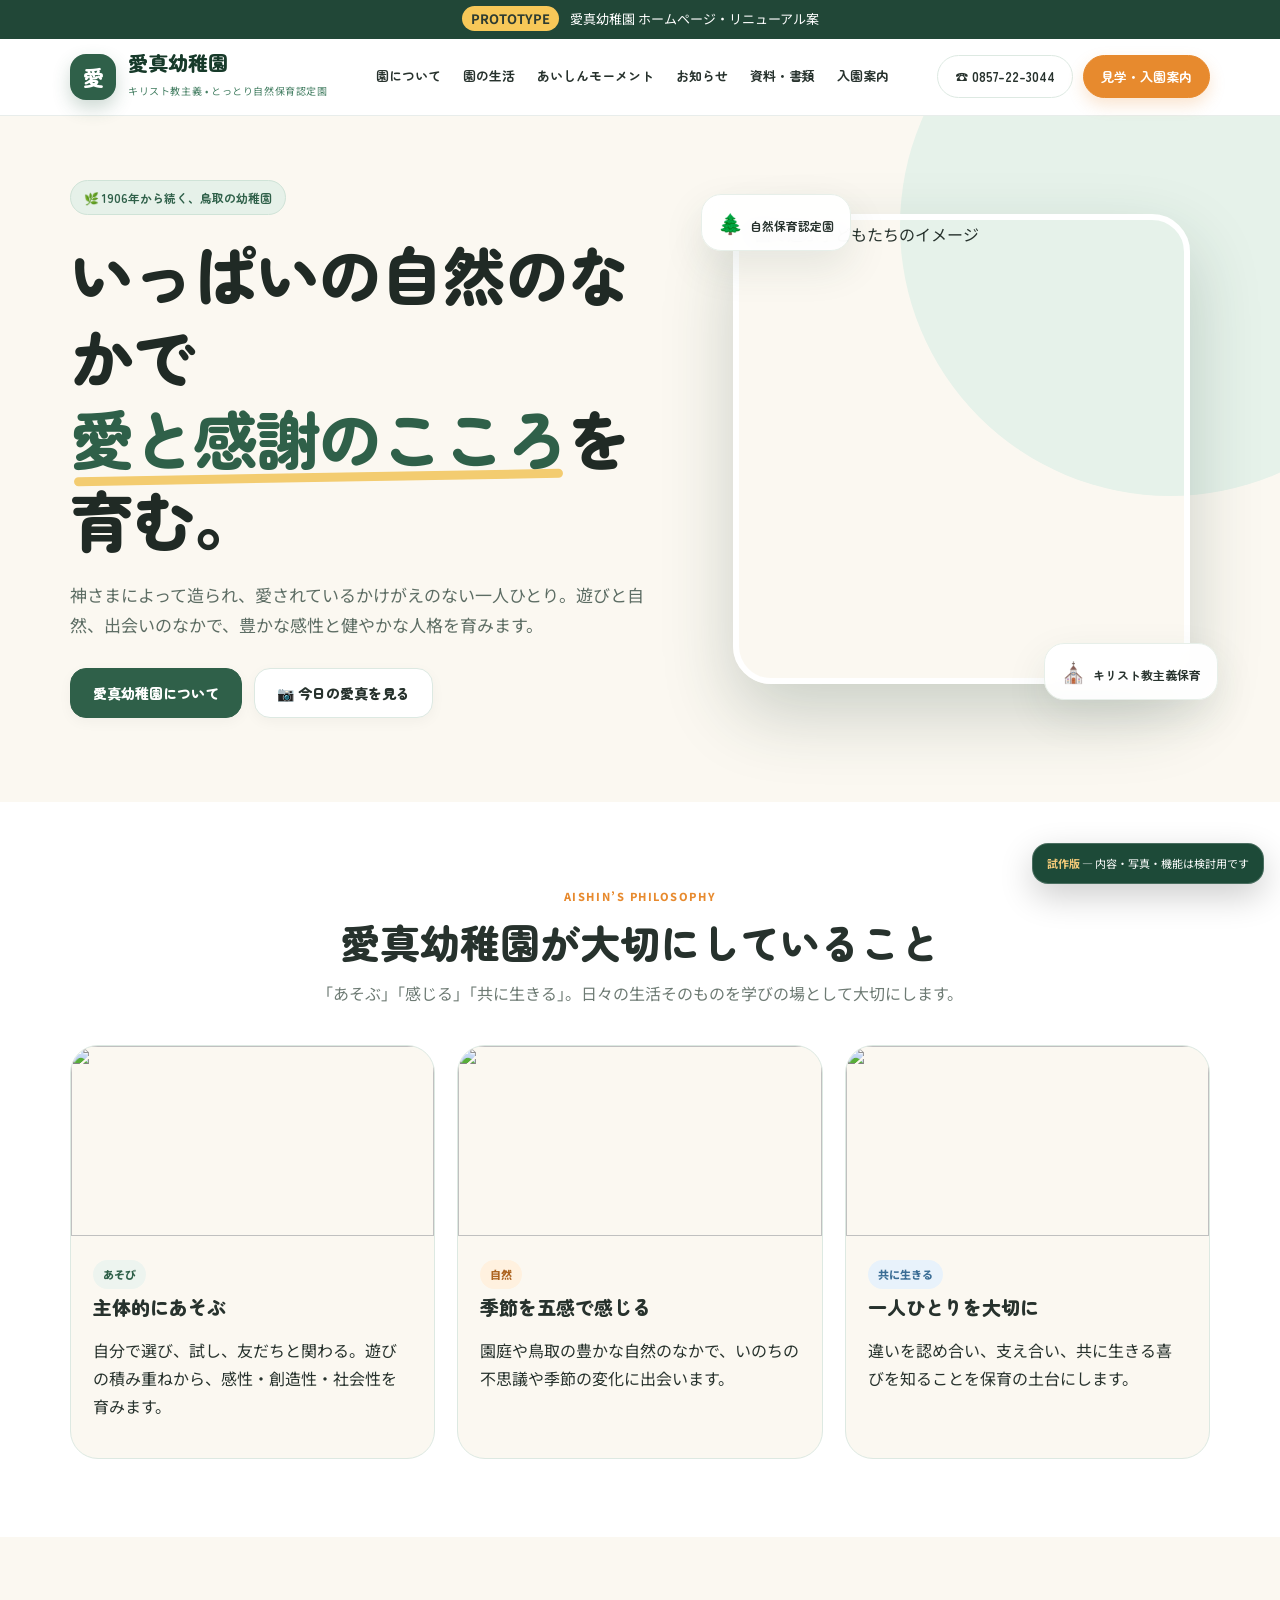
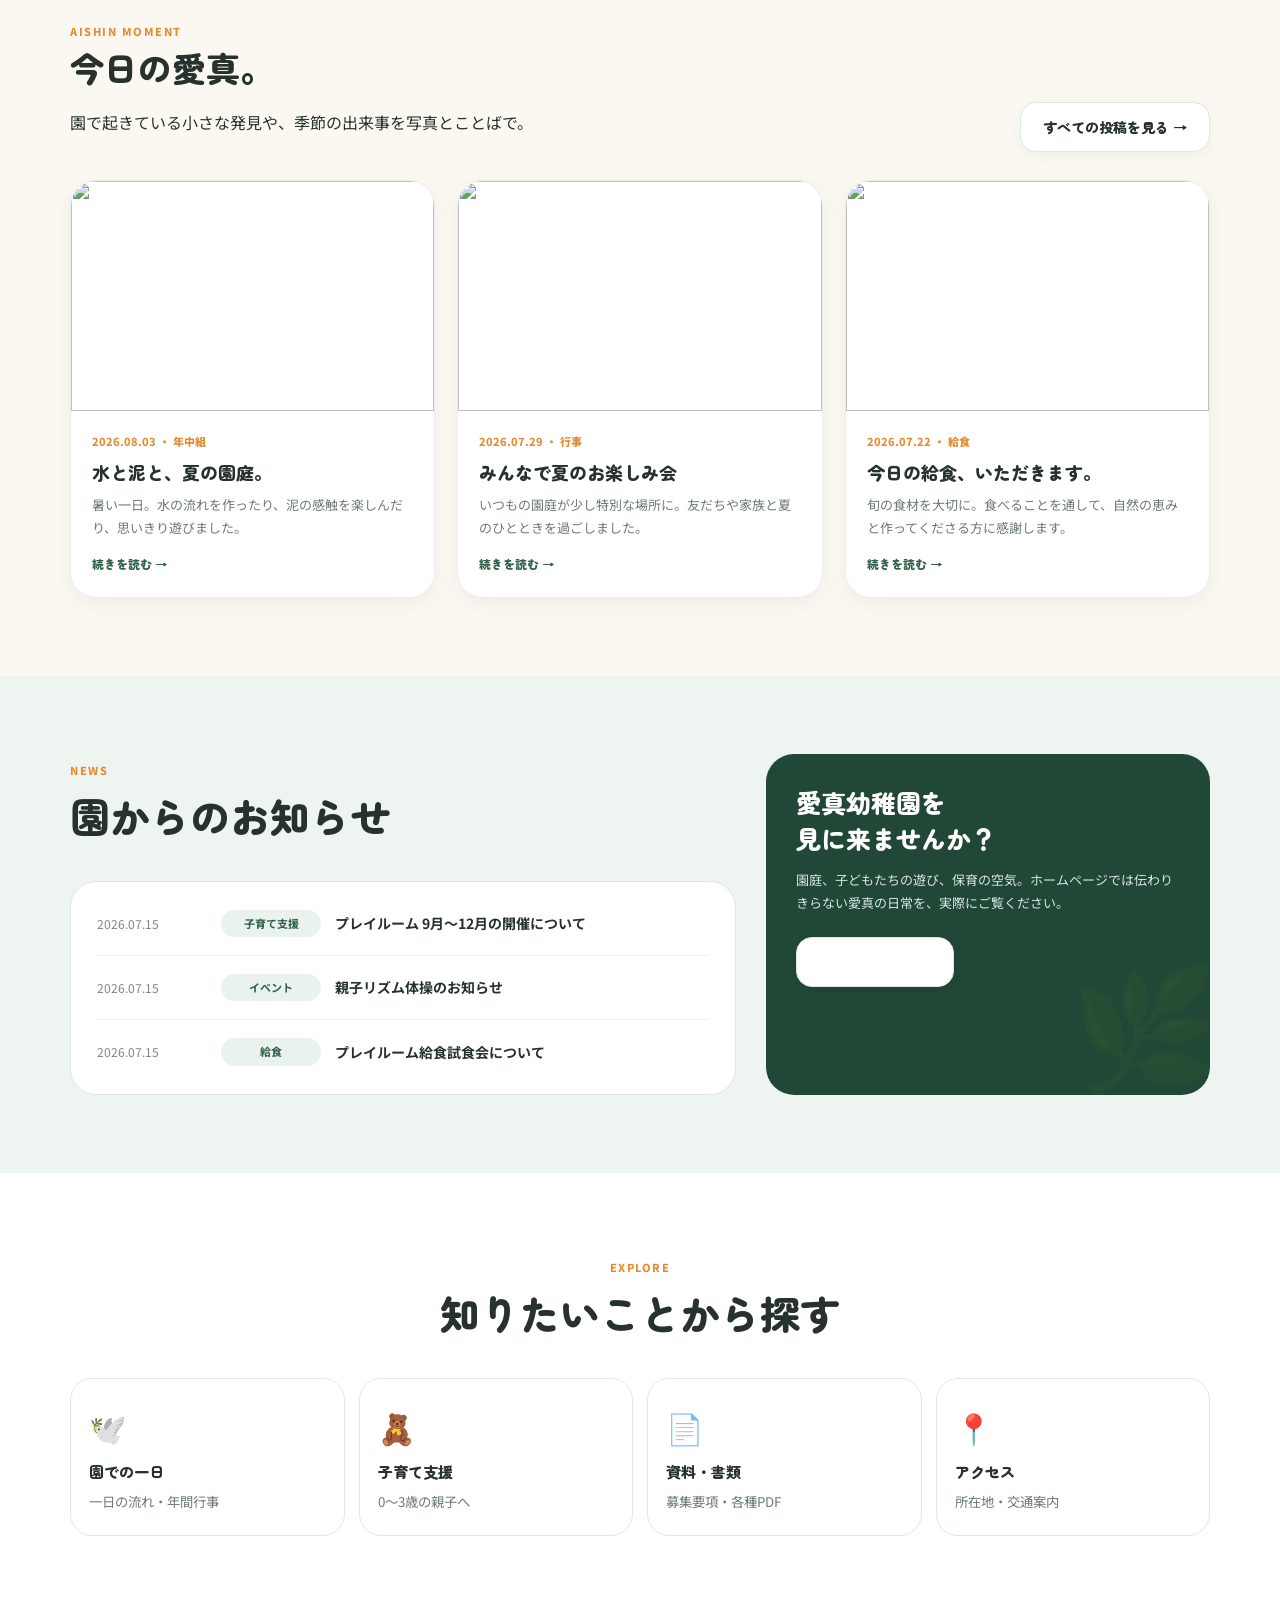
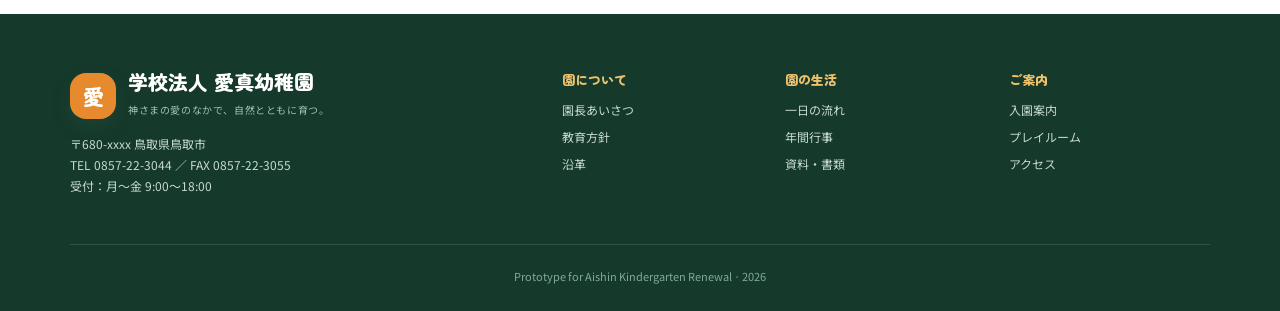
==== index.html @ ab1f231d "Add files via upload" ====
<!doctype html><html lang="ja"><head><meta charset="utf-8"><meta name="viewport" content="width=device-width,initial-scale=1"><title>愛真幼稚園｜リニューアル・プロトタイプ</title><link rel="stylesheet" href="styles.css"></head><body>
<div class="topbar"><b>PROTOTYPE</b> 愛真幼稚園 ホームページ・リニューアル案</div>
<header class="header"><div class="container nav"><a class="brand" href="index.html"><div class="brandmark">愛</div><div><strong>愛真幼稚園</strong><small>キリスト教主義 • とっとり自然保育認定園</small></div></a><nav class="menu"><a class="" href="about.html">園について</a><a class="" href="life.html">園の生活</a><a class="" href="moments.html">あいしんモーメント</a><a class="" href="news.html">お知らせ</a><a class="" href="documents.html">資料・書類</a><a class="" href="admissions.html">入園案内</a></nav><div class="nav-actions"><a class="pill" href="tel:0857223044">☎ 0857-22-3044</a><a class="pill primary" href="admissions.html">見学・入園案内</a><button class="hamb" aria-label="メニュー">☰</button></div></div><div class="container mobile"><a href="about.html">園について</a><a href="life.html">園の生活</a><a href="moments.html">あいしんモーメント</a><a href="news.html">お知らせ</a><a href="documents.html">資料・書類</a><a href="admissions.html">入園案内</a><a href="playroom.html">子育て支援</a><a href="access.html">アクセス</a></div></header><main>
<section class="hero"><div class="container hero-grid"><div><div class="eyebrow">🌿 1906年から続く、鳥取の幼稚園</div><h1 class="display">いっぱいの自然のなかで<br><span class="accent">愛と感謝のこころ</span>を育む。</h1><p class="lead">神さまによって造られ、愛されているかけがえのない一人ひとり。遊びと自然、出会いのなかで、豊かな感性と健やかな人格を育みます。</p><div class="hero-buttons"><a class="btn green" href="about.html">愛真幼稚園について</a><a class="btn" href="moments.html">📷 今日の愛真を見る</a></div></div><div class="photo-stack"><img class="main-photo" src="https://images.unsplash.com/photo-1503454537195-1dcabb73ffb9?auto=format&fit=crop&w=1000&q=85" alt="園で遊ぶ子どもたちのイメージ"><div class="float-card one"><span>🌲</span>自然保育認定園</div><div class="float-card two"><span>⛪</span>キリスト教主義保育</div></div></div></section>
<section class="section white"><div class="container"><div class="section-title"><span class="kicker">Aishin’s Philosophy</span><h2>愛真幼稚園が大切にしていること</h2><p>「あそぶ」「感じる」「共に生きる」。日々の生活そのものを学びの場として大切にします。</p></div><div class="grid3"><article class="feature"><img src="https://images.unsplash.com/photo-1596461404969-9ae70f2830c1?auto=format&fit=crop&w=800&q=80"><div class="body"><span class="tag">あそび</span><h3>主体的にあそぶ</h3><p>自分で選び、試し、友だちと関わる。遊びの積み重ねから、感性・創造性・社会性を育みます。</p></div></article><article class="feature"><img src="https://images.unsplash.com/photo-1441974231531-c6227db76b6e?auto=format&fit=crop&w=800&q=80"><div class="body"><span class="tag orange">自然</span><h3>季節を五感で感じる</h3><p>園庭や鳥取の豊かな自然のなかで、いのちの不思議や季節の変化に出会います。</p></div></article><article class="feature"><img src="https://images.unsplash.com/photo-1516627145497-ae6968895b74?auto=format&fit=crop&w=800&q=80"><div class="body"><span class="tag blue">共に生きる</span><h3>一人ひとりを大切に</h3><p>違いを認め合い、支え合い、共に生きる喜びを知ることを保育の土台にします。</p></div></article></div></div></section>
<section class="section"><div class="container"><div class="moments-head"><div><span class="kicker">Aishin Moment</span><h2>今日の愛真。</h2><p>園で起きている小さな発見や、季節の出来事を写真とことばで。</p></div><a class="btn" href="moments.html">すべての投稿を見る →</a></div><div class="cards"><a class="post-card" href="moment-detail.html"><img src="https://images.unsplash.com/photo-1472898965229-f9b06b9c9bbe?auto=format&fit=crop&w=900&q=80"><div class="body"><div class="meta">2026.08.03 ・ 年中組</div><h3>水と泥と、夏の園庭。</h3><p>暑い一日。水の流れを作ったり、泥の感触を楽しんだり、思いきり遊びました。</p><span class="more">続きを読む →</span></div></a><a class="post-card" href="moment-detail.html"><img src="https://images.unsplash.com/photo-1560785496-3c9d27877182?auto=format&fit=crop&w=900&q=80"><div class="body"><div class="meta">2026.07.29 ・ 行事</div><h3>みんなで夏のお楽しみ会</h3><p>いつもの園庭が少し特別な場所に。友だちや家族と夏のひとときを過ごしました。</p><span class="more">続きを読む →</span></div></a><a class="post-card" href="moment-detail.html"><img src="https://images.unsplash.com/photo-1604881991720-f91add269bed?auto=format&fit=crop&w=900&q=80"><div class="body"><div class="meta">2026.07.22 ・ 給食</div><h3>今日の給食、いただきます。</h3><p>旬の食材を大切に。食べることを通して、自然の恵みと作ってくださる方に感謝します。</p><span class="more">続きを読む →</span></div></a></div></div></section>
<section class="section soft"><div class="container news-layout"><div><div class="section-title left"><span class="kicker">News</span><h2>園からのお知らせ</h2></div><div class="news-list"><a class="news-row" href="news.html"><time>2026.07.15</time><b>子育て支援</b><strong>プレイルーム 9月〜12月の開催について</strong></a><a class="news-row" href="news.html"><time>2026.07.15</time><b>イベント</b><strong>親子リズム体操のお知らせ</strong></a><a class="news-row" href="news.html"><time>2026.07.15</time><b>給食</b><strong>プレイルーム給食試食会について</strong></a></div></div><aside class="cta-panel"><h3>愛真幼稚園を<br>見に来ませんか？</h3><p>園庭、子どもたちの遊び、保育の空気。ホームページでは伝わりきらない愛真の日常を、実際にご覧ください。</p><a class="btn" href="admissions.html">園見学・入園案内</a></aside></div></section>
<section class="section white"><div class="container"><div class="section-title"><span class="kicker">Explore</span><h2>知りたいことから探す</h2></div><div class="quick"><a href="life.html"><span class="ico">🕊️</span><strong>園での一日</strong><small>一日の流れ・年間行事</small></a><a href="playroom.html"><span class="ico">🧸</span><strong>子育て支援</strong><small>0〜3歳の親子へ</small></a><a href="documents.html"><span class="ico">📄</span><strong>資料・書類</strong><small>募集要項・各種PDF</small></a><a href="access.html"><span class="ico">📍</span><strong>アクセス</strong><small>所在地・交通案内</small></a></div></div></section>
</main><footer class="footer"><div class="container footer-grid"><div><div class="brand"><div class="brandmark" style="background:#e78a2e">愛</div><div><strong style="color:white">学校法人 愛真幼稚園</strong><small style="color:#9fc3b1">神さまの愛のなかで、自然とともに育つ。</small></div></div><p>〒680-xxxx 鳥取県鳥取市<br>TEL 0857-22-3044 ／ FAX 0857-22-3055<br>受付：月〜金 9:00〜18:00</p></div><div class="footer-links"><div><h4>園について</h4><a href="about.html">園長あいさつ</a><a href="about.html#policy">教育方針</a><a href="about.html#history">沿革</a></div><div><h4>園の生活</h4><a href="life.html">一日の流れ</a><a href="life.html#annual">年間行事</a><a href="documents.html">資料・書類</a></div><div><h4>ご案内</h4><a href="admissions.html">入園案内</a><a href="playroom.html">プレイルーム</a><a href="access.html">アクセス</a></div></div></div><div class="copy">Prototype for Aishin Kindergarten Renewal · 2026</div></footer><div class="proto"><b>試作版</b> — 内容・写真・機能は検討用です</div><script src="script.js"></script></body></html>
---- styles.css ----
@import url('https://fonts.googleapis.com/css2?family=Kiwi+Maru:wght@500;700&family=Noto+Sans+JP:wght@400;500;700;800&family=Zen+Maru+Gothic:wght@500;700;900&display=swap');

:root{
  --green:#2f6049;--green2:#214737;--mint:#e9f2ed;--mint2:#d7e9df;
  --amber:#e78a2e;--cream:#fbf8f1;--ink:#27322d;--muted:#6e7b74;--white:#fff;
  --line:#dde9e2;--shadow:0 16px 40px rgba(39,73,56,.10);--radius:28px;
}
*{box-sizing:border-box} html{scroll-behavior:smooth} body{margin:0;font-family:'Noto Sans JP',sans-serif;color:var(--ink);background:var(--cream);line-height:1.75}
a{color:inherit;text-decoration:none} img{max-width:100%;display:block} button,input,select,textarea{font:inherit}
.container{width:min(1140px,calc(100% - 34px));margin:auto}
.topbar{background:var(--green2);color:#fff;font-size:13px;text-align:center;padding:8px 12px}.topbar b{background:#f7c858;color:#2d3b31;padding:3px 9px;border-radius:99px;margin-right:8px}
.header{position:sticky;top:0;z-index:50;background:rgba(255,255,255,.94);backdrop-filter:blur(14px);border-bottom:1px solid rgba(47,96,73,.11)}
.nav{height:76px;display:flex;align-items:center;justify-content:space-between;gap:20px}.brand{display:flex;align-items:center;gap:12px;min-width:220px}.brandmark{width:46px;height:46px;border-radius:16px;background:var(--green);display:grid;place-items:center;color:white;font:900 21px 'Zen Maru Gothic';box-shadow:0 8px 18px rgba(47,96,73,.24)}.brand strong{font:900 20px 'Zen Maru Gothic';display:block;line-height:1.15;color:#173a2a}.brand small{font-size:10px;color:#478065;letter-spacing:.06em}
.menu{display:flex;align-items:center;gap:22px;font:700 13px 'Zen Maru Gothic';white-space:nowrap}.menu a{padding:10px 0;border-bottom:2px solid transparent}.menu a:hover,.menu a.active{color:var(--green);border-color:#e4a645}.nav-actions{display:flex;align-items:center;gap:10px}.pill{display:inline-flex;align-items:center;justify-content:center;gap:8px;border-radius:999px;padding:11px 17px;font:700 13px 'Zen Maru Gothic';border:1px solid var(--line);background:white}.pill.primary{background:var(--amber);color:white;border-color:var(--amber);box-shadow:0 7px 16px rgba(231,138,46,.22)}.hamb{display:none;border:0;background:var(--mint);width:44px;height:44px;border-radius:14px;font-size:20px}
.mobile{display:none;padding:0 0 18px}.mobile a{display:block;padding:11px 4px;border-bottom:1px solid var(--line);font-weight:700}
.hero{position:relative;overflow:hidden;padding:64px 0 84px}.hero:before{content:"";position:absolute;width:540px;height:540px;border-radius:50%;background:#e6f2ea;right:-160px;top:-160px;z-index:-1}.hero-grid{display:grid;grid-template-columns:1.08fr .92fr;gap:60px;align-items:center}.eyebrow{display:inline-flex;align-items:center;gap:8px;background:#e6f1e9;color:var(--green);padding:8px 13px;border-radius:999px;font:700 12px 'Zen Maru Gothic';border:1px solid #cfe3d7}.display{font:900 clamp(36px,5vw,64px)/1.28 'Zen Maru Gothic';letter-spacing:-.03em;margin:18px 0 20px;color:#202a25}.display .accent{color:var(--green);position:relative}.display .accent:after{content:"";position:absolute;left:4px;right:4px;bottom:1px;height:9px;background:#f3cc70;border-radius:99px;z-index:-1;transform:rotate(-1deg)}.lead{font-size:17px;color:#5d6d64;max-width:650px}.hero-buttons{display:flex;gap:12px;flex-wrap:wrap;margin-top:28px}.btn{display:inline-flex;align-items:center;justify-content:center;gap:8px;padding:14px 22px;border-radius:16px;font:800 14px 'Zen Maru Gothic';border:1px solid var(--line);background:#fff;box-shadow:0 4px 14px rgba(0,0,0,.04)}.btn.green{background:var(--green);color:white;border-color:var(--green)}.photo-stack{position:relative;padding:20px}.main-photo{height:470px;border-radius:38px;object-fit:cover;width:100%;box-shadow:0 30px 70px rgba(34,65,50,.22);border:6px solid white}.float-card{position:absolute;background:rgba(255,255,255,.94);backdrop-filter:blur(10px);border:1px solid #e7efe9;border-radius:20px;padding:13px 16px;box-shadow:var(--shadow);font:700 12px 'Zen Maru Gothic'}.float-card.one{top:0;left:-12px}.float-card.two{bottom:4px;right:-8px}.float-card span{font-size:20px;margin-right:7px}
.section{padding:78px 0}.section.white{background:white}.section.soft{background:#eef5f1}.section-title{text-align:center;max-width:680px;margin:0 auto 38px}.section-title.left{text-align:left;margin-left:0}.kicker{color:var(--amber);text-transform:uppercase;letter-spacing:.14em;font-size:11px;font-weight:800}.section-title h2{font:900 clamp(28px,3.5vw,40px)/1.35 'Zen Maru Gothic';margin:7px 0 10px}.section-title p{color:var(--muted);margin:0}
.grid3{display:grid;grid-template-columns:repeat(3,1fr);gap:22px}.feature{background:var(--cream);border:1px solid var(--line);border-radius:28px;overflow:hidden;transition:.25s}.feature:hover{transform:translateY(-5px);box-shadow:var(--shadow)}.feature img{height:190px;width:100%;object-fit:cover}.feature .body{padding:22px}.feature h3{font:900 19px 'Zen Maru Gothic';margin:4px 0 8px}.tag{display:inline-flex;padding:5px 10px;background:#edf4ef;color:var(--green);border-radius:99px;font-size:11px;font-weight:800}.tag.orange{background:#fff1df;color:#ad6420}.tag.blue{background:#e8f2fb;color:#3a6d95}
.moments-head{display:flex;justify-content:space-between;align-items:end;gap:20px;margin-bottom:28px}.moments-head h2{font:900 34px 'Zen Maru Gothic';margin:0}.cards{display:grid;grid-template-columns:repeat(3,1fr);gap:22px}.post-card{background:white;border-radius:26px;overflow:hidden;border:1px solid #e9efeb;box-shadow:0 6px 18px rgba(36,60,48,.06);transition:.25s}.post-card:hover{transform:translateY(-5px);box-shadow:var(--shadow)}.post-card img{height:230px;width:100%;object-fit:cover}.post-card .body{padding:21px}.meta{font-size:11px;color:var(--amber);font-weight:800}.post-card h3{font:900 18px/1.55 'Zen Maru Gothic';margin:8px 0 7px}.post-card p{font-size:13px;color:var(--muted);margin:0}.more{display:inline-flex;margin-top:15px;color:var(--green);font:800 12px 'Zen Maru Gothic'}
.news-layout{display:grid;grid-template-columns:1.2fr .8fr;gap:30px}.news-list{background:white;border-radius:26px;padding:10px 26px;border:1px solid var(--line)}.news-row{display:grid;grid-template-columns:110px 100px 1fr;gap:14px;align-items:center;padding:18px 0;border-bottom:1px solid #edf1ee}.news-row:last-child{border:0}.news-row time{font-size:12px;color:#7d8982}.news-row b{font-size:11px;color:var(--green);background:var(--mint);padding:4px 9px;border-radius:99px;text-align:center}.news-row strong{font-size:14px}.cta-panel{border-radius:28px;background:var(--green2);color:#fff;padding:30px;position:relative;overflow:hidden}.cta-panel:after{content:"🌿";position:absolute;font-size:120px;right:-10px;bottom:-30px;opacity:.08}.cta-panel h3{font:900 25px 'Zen Maru Gothic';margin:0 0 9px}.cta-panel p{color:#d8e6df;font-size:13px}.cta-panel .btn{margin-top:10px}
.quick{display:grid;grid-template-columns:repeat(4,1fr);gap:14px}.quick a{background:white;border:1px solid var(--line);border-radius:22px;padding:22px 18px;display:flex;flex-direction:column;gap:8px;transition:.2s}.quick a:hover{transform:translateY(-4px);box-shadow:var(--shadow)}.quick .ico{font-size:30px}.quick strong{font:800 15px 'Zen Maru Gothic'}.quick small{color:var(--muted)}
.footer{background:#15392b;color:white;padding:56px 0 24px}.footer-grid{display:grid;grid-template-columns:1.2fr 1.8fr;gap:60px;padding-bottom:36px;border-bottom:1px solid rgba(255,255,255,.12)}.footer p,.footer a{color:#c7dad1;font-size:12px}.footer h4{font:800 13px 'Zen Maru Gothic';color:#efc36e;margin:0 0 10px}.footer-links{display:grid;grid-template-columns:repeat(3,1fr);gap:22px}.footer-links a{display:block;margin:6px 0}.copy{text-align:center;font-size:11px;color:#7fac97;padding-top:22px}
.page-hero{padding:64px 0 46px;background:linear-gradient(135deg,#edf5f0,#fff9ed)}.crumb{font-size:11px;color:#7b8d83;margin-bottom:10px}.page-hero h1{font:900 clamp(34px,5vw,52px) 'Zen Maru Gothic';margin:0 0 8px}.page-hero p{color:var(--muted);max-width:720px}.subnav{display:flex;flex-wrap:wrap;gap:10px;margin-top:24px}.subnav a{background:white;border:1px solid var(--line);border-radius:99px;padding:8px 13px;font-size:12px;font-weight:700}
.content-grid{display:grid;grid-template-columns:280px 1fr;gap:44px}.side{position:sticky;top:100px;height:max-content;background:white;border:1px solid var(--line);border-radius:22px;padding:14px}.side a{display:block;padding:12px 13px;border-radius:13px;font:700 13px 'Zen Maru Gothic'}.side a:hover,.side a.active{background:var(--mint);color:var(--green)}.article{background:white;border:1px solid #e6eee9;border-radius:30px;padding:36px}.article h2{font:900 29px 'Zen Maru Gothic';margin-top:0}.article h3{font:900 20px 'Zen Maru Gothic';margin-top:32px}.article p{color:#56665e}.quote{background:#f0f6f2;border-left:5px solid var(--green);padding:18px 20px;border-radius:0 18px 18px 0;font:700 15px/1.9 'Kiwi Maru';color:#315641}.timeline{display:grid;gap:14px}.time-item{display:grid;grid-template-columns:90px 1fr;gap:16px;padding:15px;border-radius:18px;background:#f8fbf9}.time-item b{color:var(--green);font:800 14px 'Zen Maru Gothic'}.time-item h4{margin:0;font:800 15px 'Zen Maru Gothic'}.time-item p{margin:3px 0 0;font-size:12px}
.filters{display:flex;flex-wrap:wrap;gap:8px;margin-bottom:26px}.filter{border:1px solid var(--line);background:white;padding:8px 13px;border-radius:99px;font-weight:700;font-size:12px;cursor:pointer}.filter.active{background:var(--green);color:white;border-color:var(--green)}.archive{display:grid;grid-template-columns:repeat(3,1fr);gap:22px}.archive .post-card[hidden]{display:none}.pagination{display:flex;justify-content:center;gap:8px;margin-top:34px}.pagination span{width:38px;height:38px;border-radius:12px;background:white;border:1px solid var(--line);display:grid;place-items:center;font-weight:700}.pagination .on{background:var(--green);color:white}
.docs{display:grid;gap:14px}.doc{display:grid;grid-template-columns:54px 1fr auto;gap:16px;align-items:center;background:white;border:1px solid var(--line);border-radius:18px;padding:16px 18px}.doc-ico{width:54px;height:54px;border-radius:15px;background:#fff0df;display:grid;place-items:center;font-size:25px}.doc h3{font:800 15px 'Zen Maru Gothic';margin:0 0 3px}.doc small{color:var(--muted)}.download{background:var(--mint);color:var(--green);padding:9px 13px;border-radius:12px;font:800 12px 'Zen Maru Gothic'}
.months{display:grid;grid-template-columns:repeat(4,1fr);gap:14px}.month{background:white;border:1px solid var(--line);border-radius:20px;padding:18px}.month strong{font:900 21px 'Zen Maru Gothic';color:var(--green)}.month p{font-size:12px;color:var(--muted);margin:7px 0 0}
.notice{background:#fff7e9;border:1px solid #f2d5a1;border-radius:18px;padding:16px 18px;color:#775424;font-size:13px}
.proto{position:fixed;right:16px;bottom:16px;background:#1d4a38;color:#fff;border:1px solid rgba(255,255,255,.2);box-shadow:0 12px 34px rgba(0,0,0,.2);border-radius:16px;padding:10px 14px;font-size:11px;z-index:60}.proto b{color:#f3ca79}
@media(max-width:980px){.menu,.nav-actions .pill:not(.primary){display:none}.hamb{display:block}.mobile.open{display:block}.hero-grid,.news-layout,.footer-grid,.content-grid{grid-template-columns:1fr}.hero{padding-top:42px}.photo-stack{max-width:650px;margin:auto}.grid3,.cards,.archive{grid-template-columns:repeat(2,1fr)}.quick,.months{grid-template-columns:repeat(2,1fr)}.side{position:static;display:grid;grid-template-columns:repeat(2,1fr)}}
@media(max-width:640px){.nav{height:68px}.brand small{display:none}.brand{min-width:0}.brand strong{font-size:18px}.topbar{font-size:11px}.hero-grid{gap:26px}.hero{padding:34px 0 58px}.display{font-size:38px}.lead{font-size:15px}.photo-stack{padding:10px}.main-photo{height:350px;border-radius:28px}.float-card{font-size:10px}.section{padding:56px 0}.grid3,.cards,.archive,.quick,.months{grid-template-columns:1fr}.moments-head{align-items:start;flex-direction:column}.news-row{grid-template-columns:86px 1fr}.news-row b{grid-row:2}.news-row strong{grid-column:2;grid-row:1/3}.footer-links{grid-template-columns:1fr 1fr}.article{padding:24px 20px}.doc{grid-template-columns:48px 1fr}.download{grid-column:2;width:max-content}.side{grid-template-columns:1fr}.proto{left:12px;right:12px;text-align:center}}
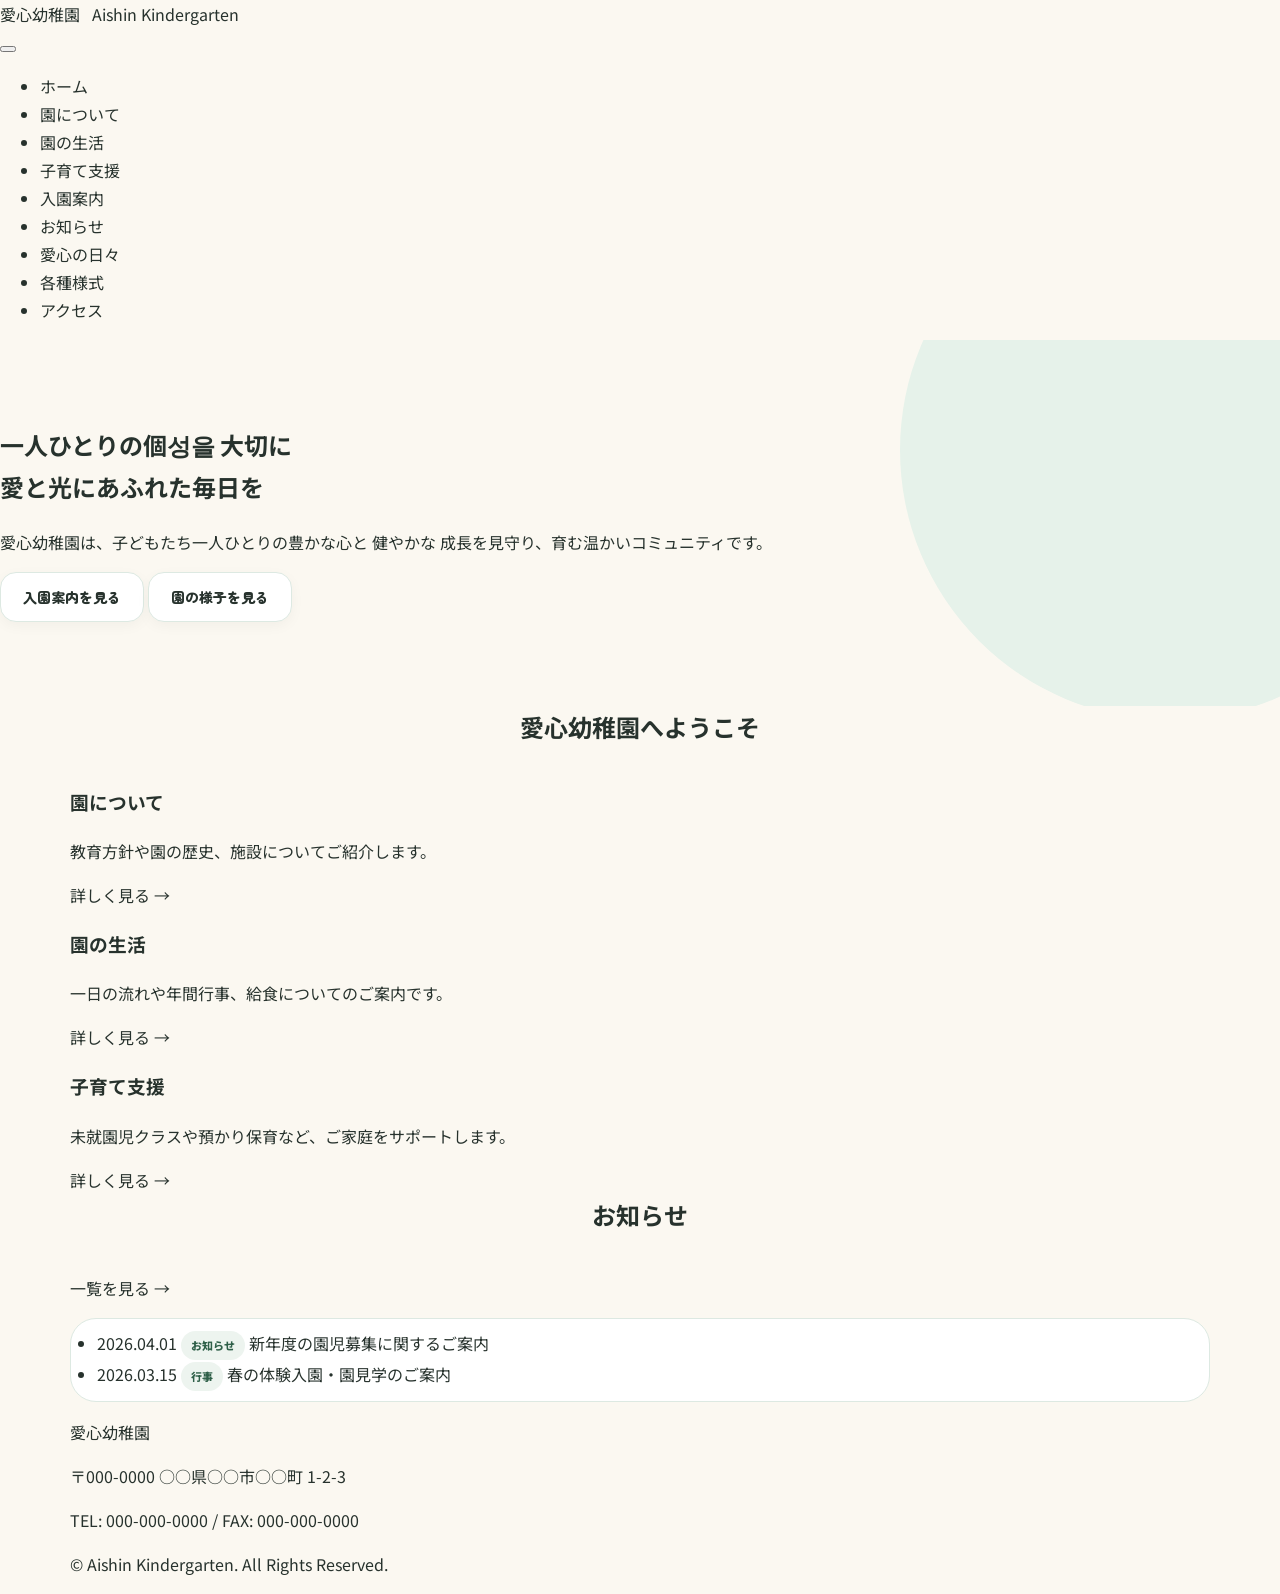
==== commit efc14889: "Revise index.html for Aishin Kindergarten website Updated the HTML structure and content for Aishin " ====
--- a/index.html
+++ b/index.html
@@ -1,9 +1,128 @@
-<!doctype html><html lang="ja"><head><meta charset="utf-8"><meta name="viewport" content="width=device-width,initial-scale=1"><title>愛真幼稚園｜リニューアル・プロトタイプ</title><link rel="stylesheet" href="styles.css"></head><body>
-<div class="topbar"><b>PROTOTYPE</b> 愛真幼稚園 ホームページ・リニューアル案</div>
-<header class="header"><div class="container nav"><a class="brand" href="index.html"><div class="brandmark">愛</div><div><strong>愛真幼稚園</strong><small>キリスト教主義 • とっとり自然保育認定園</small></div></a><nav class="menu"><a class="" href="about.html">園について</a><a class="" href="life.html">園の生活</a><a class="" href="moments.html">あいしんモーメント</a><a class="" href="news.html">お知らせ</a><a class="" href="documents.html">資料・書類</a><a class="" href="admissions.html">入園案内</a></nav><div class="nav-actions"><a class="pill" href="tel:0857223044">☎ 0857-22-3044</a><a class="pill primary" href="admissions.html">見学・入園案内</a><button class="hamb" aria-label="メニュー">☰</button></div></div><div class="container mobile"><a href="about.html">園について</a><a href="life.html">園の生活</a><a href="moments.html">あいしんモーメント</a><a href="news.html">お知らせ</a><a href="documents.html">資料・書類</a><a href="admissions.html">入園案内</a><a href="playroom.html">子育て支援</a><a href="access.html">アクセス</a></div></header><main>
-<section class="hero"><div class="container hero-grid"><div><div class="eyebrow">🌿 1906年から続く、鳥取の幼稚園</div><h1 class="display">いっぱいの自然のなかで<br><span class="accent">愛と感謝のこころ</span>を育む。</h1><p class="lead">神さまによって造られ、愛されているかけがえのない一人ひとり。遊びと自然、出会いのなかで、豊かな感性と健やかな人格を育みます。</p><div class="hero-buttons"><a class="btn green" href="about.html">愛真幼稚園について</a><a class="btn" href="moments.html">📷 今日の愛真を見る</a></div></div><div class="photo-stack"><img class="main-photo" src="https://images.unsplash.com/photo-1503454537195-1dcabb73ffb9?auto=format&fit=crop&w=1000&q=85" alt="園で遊ぶ子どもたちのイメージ"><div class="float-card one"><span>🌲</span>自然保育認定園</div><div class="float-card two"><span>⛪</span>キリスト教主義保育</div></div></div></section>
-<section class="section white"><div class="container"><div class="section-title"><span class="kicker">Aishin’s Philosophy</span><h2>愛真幼稚園が大切にしていること</h2><p>「あそぶ」「感じる」「共に生きる」。日々の生活そのものを学びの場として大切にします。</p></div><div class="grid3"><article class="feature"><img src="https://images.unsplash.com/photo-1596461404969-9ae70f2830c1?auto=format&fit=crop&w=800&q=80"><div class="body"><span class="tag">あそび</span><h3>主体的にあそぶ</h3><p>自分で選び、試し、友だちと関わる。遊びの積み重ねから、感性・創造性・社会性を育みます。</p></div></article><article class="feature"><img src="https://images.unsplash.com/photo-1441974231531-c6227db76b6e?auto=format&fit=crop&w=800&q=80"><div class="body"><span class="tag orange">自然</span><h3>季節を五感で感じる</h3><p>園庭や鳥取の豊かな自然のなかで、いのちの不思議や季節の変化に出会います。</p></div></article><article class="feature"><img src="https://images.unsplash.com/photo-1516627145497-ae6968895b74?auto=format&fit=crop&w=800&q=80"><div class="body"><span class="tag blue">共に生きる</span><h3>一人ひとりを大切に</h3><p>違いを認め合い、支え合い、共に生きる喜びを知ることを保育の土台にします。</p></div></article></div></div></section>
-<section class="section"><div class="container"><div class="moments-head"><div><span class="kicker">Aishin Moment</span><h2>今日の愛真。</h2><p>園で起きている小さな発見や、季節の出来事を写真とことばで。</p></div><a class="btn" href="moments.html">すべての投稿を見る →</a></div><div class="cards"><a class="post-card" href="moment-detail.html"><img src="https://images.unsplash.com/photo-1472898965229-f9b06b9c9bbe?auto=format&fit=crop&w=900&q=80"><div class="body"><div class="meta">2026.08.03 ・ 年中組</div><h3>水と泥と、夏の園庭。</h3><p>暑い一日。水の流れを作ったり、泥の感触を楽しんだり、思いきり遊びました。</p><span class="more">続きを読む →</span></div></a><a class="post-card" href="moment-detail.html"><img src="https://images.unsplash.com/photo-1560785496-3c9d27877182?auto=format&fit=crop&w=900&q=80"><div class="body"><div class="meta">2026.07.29 ・ 行事</div><h3>みんなで夏のお楽しみ会</h3><p>いつもの園庭が少し特別な場所に。友だちや家族と夏のひとときを過ごしました。</p><span class="more">続きを読む →</span></div></a><a class="post-card" href="moment-detail.html"><img src="https://images.unsplash.com/photo-1604881991720-f91add269bed?auto=format&fit=crop&w=900&q=80"><div class="body"><div class="meta">2026.07.22 ・ 給食</div><h3>今日の給食、いただきます。</h3><p>旬の食材を大切に。食べることを通して、自然の恵みと作ってくださる方に感謝します。</p><span class="more">続きを読む →</span></div></a></div></div></section>
-<section class="section soft"><div class="container news-layout"><div><div class="section-title left"><span class="kicker">News</span><h2>園からのお知らせ</h2></div><div class="news-list"><a class="news-row" href="news.html"><time>2026.07.15</time><b>子育て支援</b><strong>プレイルーム 9月〜12月の開催について</strong></a><a class="news-row" href="news.html"><time>2026.07.15</time><b>イベント</b><strong>親子リズム体操のお知らせ</strong></a><a class="news-row" href="news.html"><time>2026.07.15</time><b>給食</b><strong>プレイルーム給食試食会について</strong></a></div></div><aside class="cta-panel"><h3>愛真幼稚園を<br>見に来ませんか？</h3><p>園庭、子どもたちの遊び、保育の空気。ホームページでは伝わりきらない愛真の日常を、実際にご覧ください。</p><a class="btn" href="admissions.html">園見学・入園案内</a></aside></div></section>
-<section class="section white"><div class="container"><div class="section-title"><span class="kicker">Explore</span><h2>知りたいことから探す</h2></div><div class="quick"><a href="life.html"><span class="ico">🕊️</span><strong>園での一日</strong><small>一日の流れ・年間行事</small></a><a href="playroom.html"><span class="ico">🧸</span><strong>子育て支援</strong><small>0〜3歳の親子へ</small></a><a href="documents.html"><span class="ico">📄</span><strong>資料・書類</strong><small>募集要項・各種PDF</small></a><a href="access.html"><span class="ico">📍</span><strong>アクセス</strong><small>所在地・交通案内</small></a></div></div></section>
-</main><footer class="footer"><div class="container footer-grid"><div><div class="brand"><div class="brandmark" style="background:#e78a2e">愛</div><div><strong style="color:white">学校法人 愛真幼稚園</strong><small style="color:#9fc3b1">神さまの愛のなかで、自然とともに育つ。</small></div></div><p>〒680-xxxx 鳥取県鳥取市<br>TEL 0857-22-3044 ／ FAX 0857-22-3055<br>受付：月〜金 9:00〜18:00</p></div><div class="footer-links"><div><h4>園について</h4><a href="about.html">園長あいさつ</a><a href="about.html#policy">教育方針</a><a href="about.html#history">沿革</a></div><div><h4>園の生活</h4><a href="life.html">一日の流れ</a><a href="life.html#annual">年間行事</a><a href="documents.html">資料・書類</a></div><div><h4>ご案内</h4><a href="admissions.html">入園案内</a><a href="playroom.html">プレイルーム</a><a href="access.html">アクセス</a></div></div></div><div class="copy">Prototype for Aishin Kindergarten Renewal · 2026</div></footer><div class="proto"><b>試作版</b> — 内容・写真・機能は検討用です</div><script src="script.js"></script></body></html>+<!DOCTYPE html>
+<html lang="ja">
+<head>
+  <meta charset="UTF-8">
+  <meta name="viewport" content="width=device-width, initial-scale=1.0">
+  
+  <!-- 검색엔진 노출 차단 메타 태그 -->
+  <meta name="robots" content="noindex, nofollow">
+
+  <title>愛心幼稚園 - Aishin Kindergarten</title>
+  <link rel="stylesheet" href="styles.css">
+  <link rel="preconnect" href="https://fonts.googleapis.com">
+  <link rel="preconnect" href="https://fonts.gstatic.com" crossorigin>
+  <link href="https://fonts.googleapis.com/css2?family=Kiwi+Maru:wght@400;500&family=M+PLUS+Rounded+1c:wght@400;500;700&display=swap" rel="stylesheet">
+</head>
+<body>
+
+  <!-- 헤더 / 네비게이션 -->
+  <header class="site-header">
+    <div class="header-inner">
+      <a href="index.html" class="brand">
+        <span class="brand-title">愛心幼稚園</span>
+        <span class="brand-sub">Aishin Kindergarten</span>
+      </a>
+      <button class="nav-toggle" aria-label="메뉴 열기" id="navToggle">
+        <span></span>
+        <span></span>
+        <span></span>
+      </button>
+      <nav class="site-nav" id="siteNav">
+        <ul>
+          <li><a href="index.html" class="active">ホーム</a></li>
+          <li><a href="about.html">園について</a></li>
+          <li><a href="life.html">園の生活</a></li>
+          <li><a href="playroom.html">子育て支援</a></li>
+          <li><a href="admissions.html">入園案内</a></li>
+          <li><a href="news.html">お知らせ</a></li>
+          <li><a href="moments.html">愛心の日々</a></li>
+          <li><a href="documents.html">各種様式</a></li>
+          <li><a href="access.html">アクセス</a></li>
+        </ul>
+      </nav>
+    </div>
+  </header>
+
+  <!-- 메인 비주얼 / 히어로 섹션 -->
+  <section class="hero">
+    <div class="hero-content">
+      <h1 class="hero-title">一人ひとりの個성을 大切に<br>愛と光にあふれた毎日を</h1>
+      <p class="hero-description">
+        愛心幼稚園は、子どもたち一人ひとりの豊かな心と 健やかな 成長を見守り、育む温かいコミュニティです。
+      </p>
+      <div class="hero-actions">
+        <a href="admissions.html" class="btn btn-primary">入園案内を見る</a>
+        <a href="about.html" class="btn btn-secondary">園の様子を見る</a>
+      </div>
+    </div>
+  </section>
+
+  <!-- 주요 안내 / 빠른 링크 -->
+  <section class="quick-links section-padding">
+    <div class="container">
+      <h2 class="section-title">愛心幼稚園へようこそ</h2>
+      <div class="card-grid">
+        <div class="card">
+          <div class="card-body">
+            <h3 class="card-title">園について</h3>
+            <p class="card-text">教育方針や園の歴史、施設についてご紹介します。</p>
+            <a href="about.html" class="card-link">詳しく見る &rarr;</a>
+          </div>
+        </div>
+        <div class="card">
+          <div class="card-body">
+            <h3 class="card-title">園の生活</h3>
+            <p class="card-text">一日の流れや年間行事、給食についてのご案内です。</p>
+            <a href="life.html" class="card-link">詳しく見る &rarr;</a>
+          </div>
+        </div>
+        <div class="card">
+          <div class="card-body">
+            <h3 class="card-title">子育て支援</h3>
+            <p class="card-text">未就園児クラスや預かり保育など、ご家庭をサポートします。</p>
+            <a href="playroom.html" class="card-link">詳しく見る &rarr;</a>
+          </div>
+        </div>
+      </div>
+    </div>
+  </section>
+
+  <!-- 최신 소식 섹션 -->
+  <section class="latest-news section-padding bg-light">
+    <div class="container">
+      <div class="section-header">
+        <h2 class="section-title">お知らせ</h2>
+        <a href="news.html" class="link-more">一覧を見る &rarr;</a>
+      </div>
+      <ul class="news-list">
+        <li class="news-item">
+          <span class="news-date">2026.04.01</span>
+          <span class="news-category tag">お知らせ</span>
+          <a href="news.html" class="news-title">新年度の園児募集に関するご案内</a>
+        </li>
+        <li class="news-item">
+          <span class="news-date">2026.03.15</span>
+          <span class="news-category tag">行事</span>
+          <a href="news.html" class="news-title">春の体験入園・園見学のご案内</a>
+        </li>
+      </ul>
+    </div>
+  </section>
+
+  <!-- 푸터 -->
+  <footer class="site-footer">
+    <div class="container footer-inner">
+      <div class="footer-info">
+        <p class="footer-brand">愛心幼稚園</p>
+        <p class="footer-address">〒000-0000 ○○県○○市○○町 1-2-3</p>
+        <p class="footer-contact">TEL: 000-000-0000 / FAX: 000-000-0000</p>
+      </div>
+      <div class="footer-copyright">
+        <p>&copy; Aishin Kindergarten. All Rights Reserved.</p>
+      </div>
+    </div>
+  </footer>
+
+  <script src="script.js"></script>
+</body>
+</html>
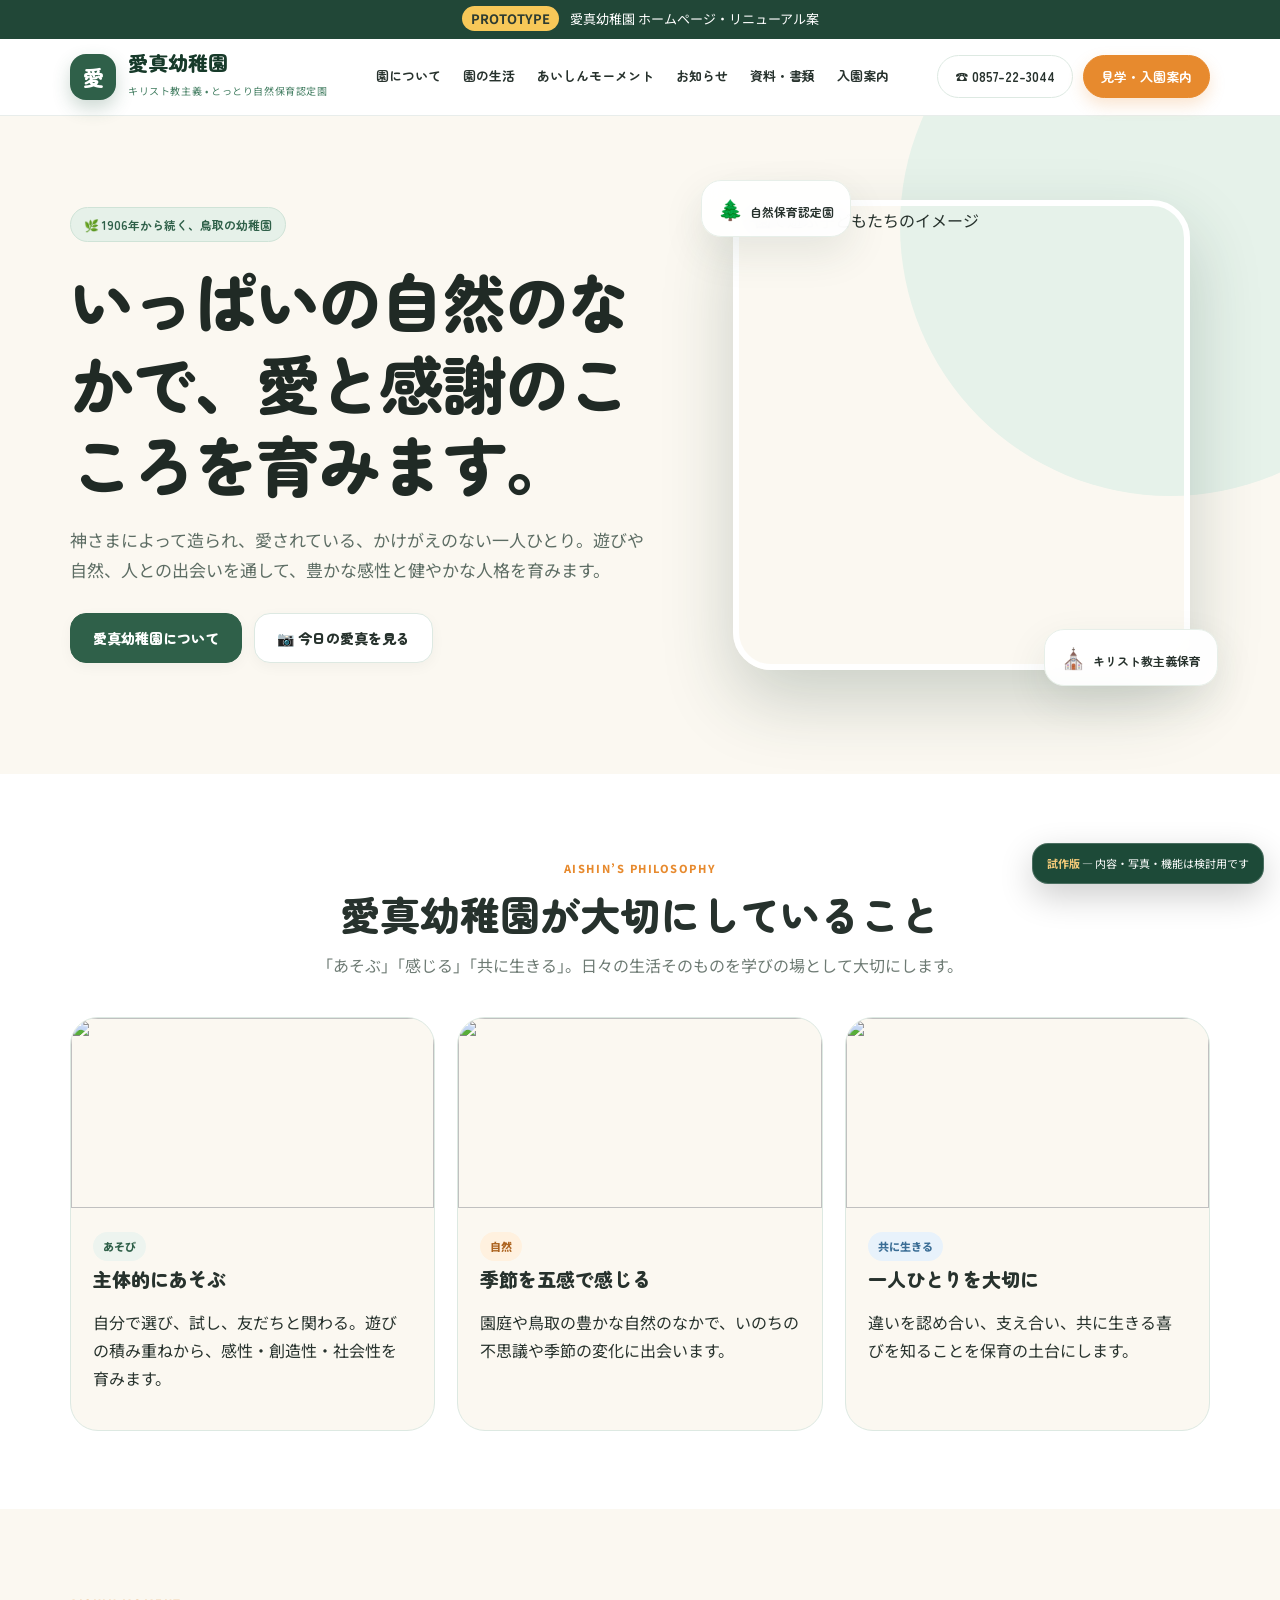
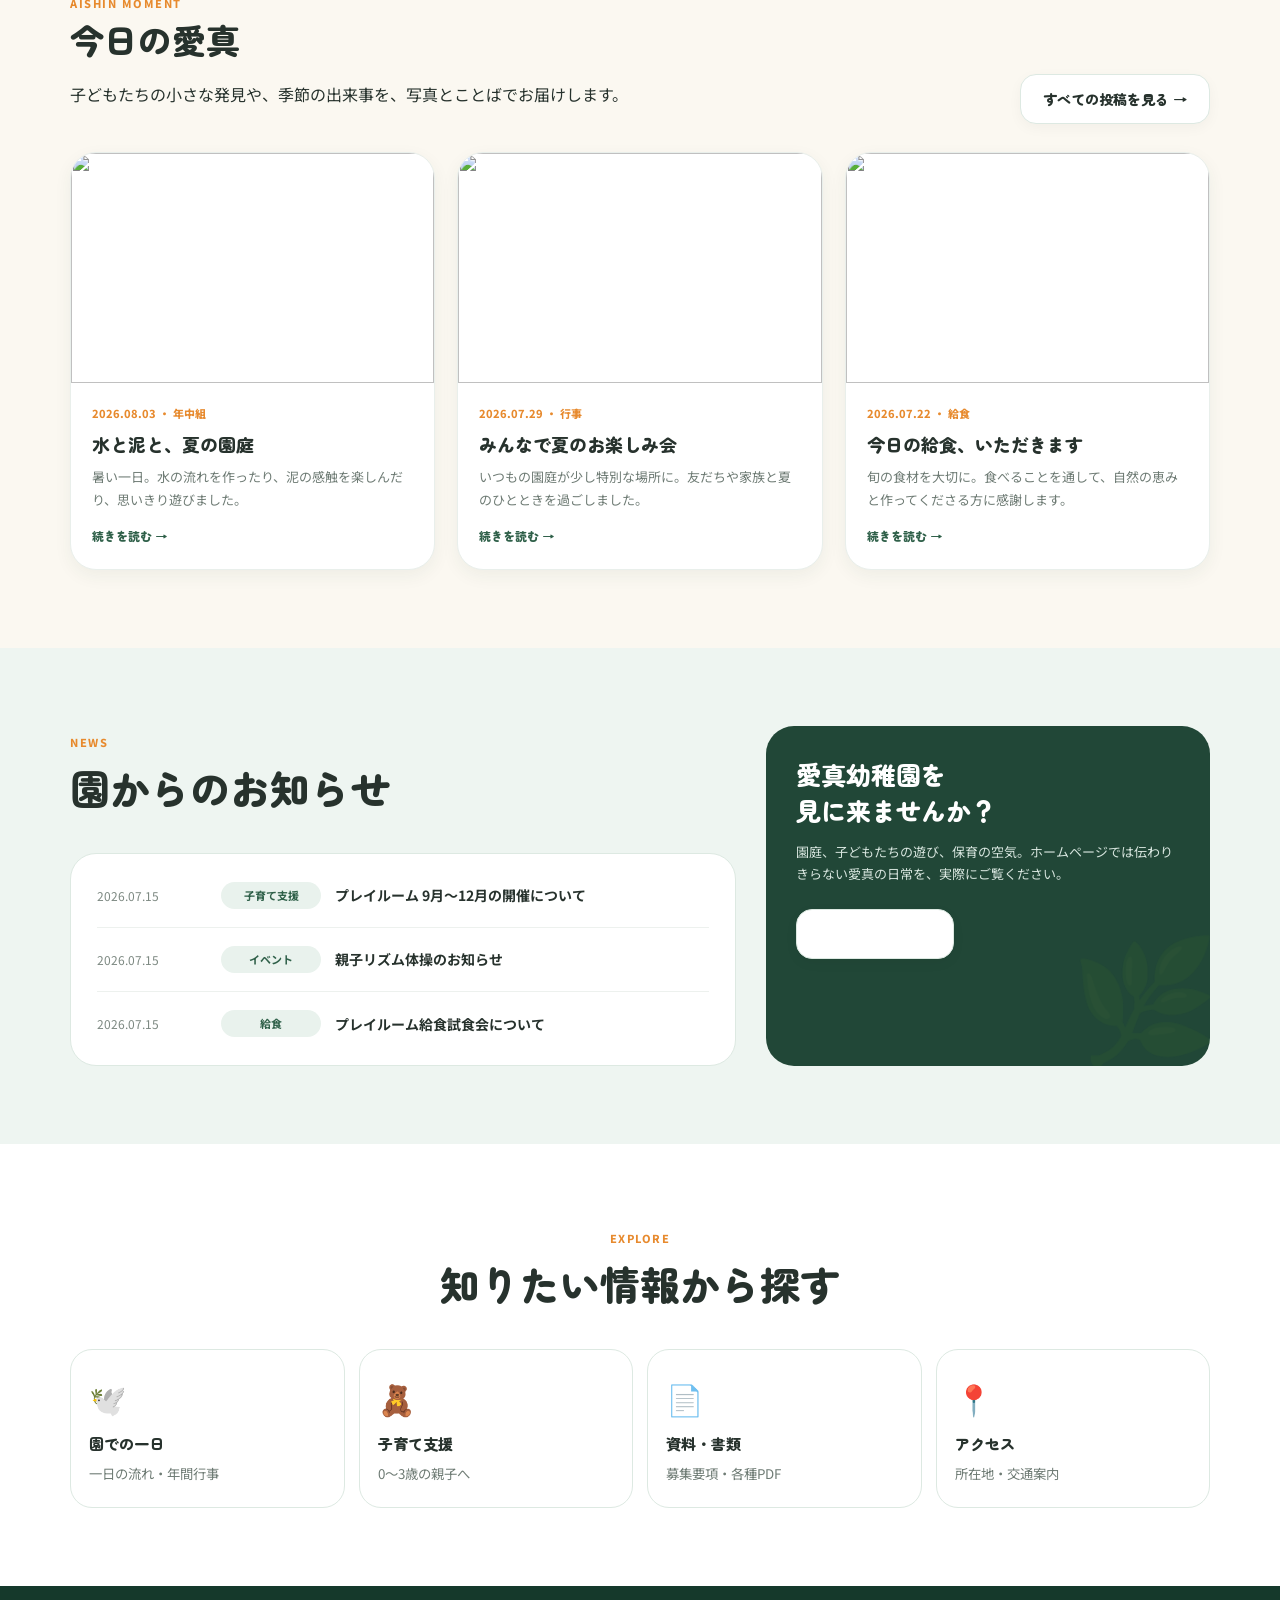
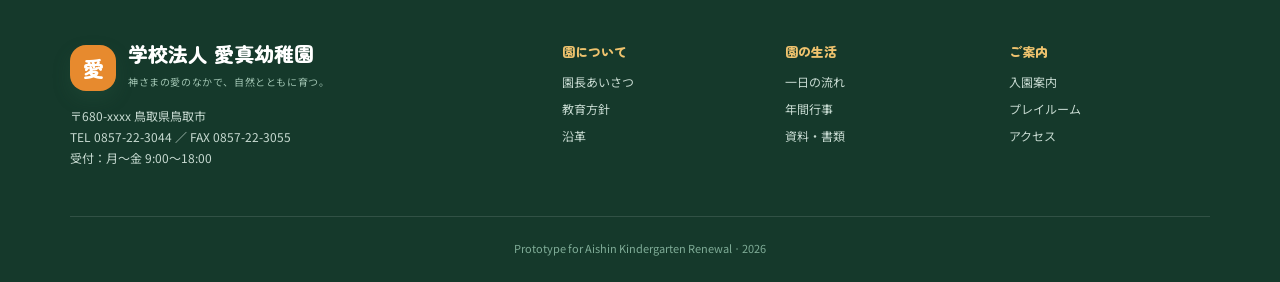
==== commit ebab22aa: "Update index.html" ====
--- a/index.html
+++ b/index.html
@@ -1,128 +1,21 @@
-<!DOCTYPE html>
+<!doctype html>
 <html lang="ja">
 <head>
-  <meta charset="UTF-8">
-  <meta name="viewport" content="width=device-width, initial-scale=1.0">
+  <meta charset="utf-8">
+  <meta name="viewport" content="width=device-width,initial-scale=1">
   
   <!-- 검색엔진 노출 차단 메타 태그 -->
   <meta name="robots" content="noindex, nofollow">
 
-  <title>愛心幼稚園 - Aishin Kindergarten</title>
+  <title>愛真幼稚園｜リニューアル・プロトタイプ</title>
   <link rel="stylesheet" href="styles.css">
-  <link rel="preconnect" href="https://fonts.googleapis.com">
-  <link rel="preconnect" href="https://fonts.gstatic.com" crossorigin>
-  <link href="https://fonts.googleapis.com/css2?family=Kiwi+Maru:wght@400;500&family=M+PLUS+Rounded+1c:wght@400;500;700&display=swap" rel="stylesheet">
 </head>
 <body>
-
-  <!-- 헤더 / 네비게이션 -->
-  <header class="site-header">
-    <div class="header-inner">
-      <a href="index.html" class="brand">
-        <span class="brand-title">愛心幼稚園</span>
-        <span class="brand-sub">Aishin Kindergarten</span>
-      </a>
-      <button class="nav-toggle" aria-label="메뉴 열기" id="navToggle">
-        <span></span>
-        <span></span>
-        <span></span>
-      </button>
-      <nav class="site-nav" id="siteNav">
-        <ul>
-          <li><a href="index.html" class="active">ホーム</a></li>
-          <li><a href="about.html">園について</a></li>
-          <li><a href="life.html">園の生活</a></li>
-          <li><a href="playroom.html">子育て支援</a></li>
-          <li><a href="admissions.html">入園案内</a></li>
-          <li><a href="news.html">お知らせ</a></li>
-          <li><a href="moments.html">愛心の日々</a></li>
-          <li><a href="documents.html">各種様式</a></li>
-          <li><a href="access.html">アクセス</a></li>
-        </ul>
-      </nav>
-    </div>
-  </header>
-
-  <!-- 메인 비주얼 / 히어로 섹션 -->
-  <section class="hero">
-    <div class="hero-content">
-      <h1 class="hero-title">一人ひとりの個성을 大切に<br>愛と光にあふれた毎日を</h1>
-      <p class="hero-description">
-        愛心幼稚園は、子どもたち一人ひとりの豊かな心と 健やかな 成長を見守り、育む温かいコミュニティです。
-      </p>
-      <div class="hero-actions">
-        <a href="admissions.html" class="btn btn-primary">入園案内を見る</a>
-        <a href="about.html" class="btn btn-secondary">園の様子を見る</a>
-      </div>
-    </div>
-  </section>
-
-  <!-- 주요 안내 / 빠른 링크 -->
-  <section class="quick-links section-padding">
-    <div class="container">
-      <h2 class="section-title">愛心幼稚園へようこそ</h2>
-      <div class="card-grid">
-        <div class="card">
-          <div class="card-body">
-            <h3 class="card-title">園について</h3>
-            <p class="card-text">教育方針や園の歴史、施設についてご紹介します。</p>
-            <a href="about.html" class="card-link">詳しく見る &rarr;</a>
-          </div>
-        </div>
-        <div class="card">
-          <div class="card-body">
-            <h3 class="card-title">園の生活</h3>
-            <p class="card-text">一日の流れや年間行事、給食についてのご案内です。</p>
-            <a href="life.html" class="card-link">詳しく見る &rarr;</a>
-          </div>
-        </div>
-        <div class="card">
-          <div class="card-body">
-            <h3 class="card-title">子育て支援</h3>
-            <p class="card-text">未就園児クラスや預かり保育など、ご家庭をサポートします。</p>
-            <a href="playroom.html" class="card-link">詳しく見る &rarr;</a>
-          </div>
-        </div>
-      </div>
-    </div>
-  </section>
-
-  <!-- 최신 소식 섹션 -->
-  <section class="latest-news section-padding bg-light">
-    <div class="container">
-      <div class="section-header">
-        <h2 class="section-title">お知らせ</h2>
-        <a href="news.html" class="link-more">一覧を見る &rarr;</a>
-      </div>
-      <ul class="news-list">
-        <li class="news-item">
-          <span class="news-date">2026.04.01</span>
-          <span class="news-category tag">お知らせ</span>
-          <a href="news.html" class="news-title">新年度の園児募集に関するご案内</a>
-        </li>
-        <li class="news-item">
-          <span class="news-date">2026.03.15</span>
-          <span class="news-category tag">行事</span>
-          <a href="news.html" class="news-title">春の体験入園・園見学のご案内</a>
-        </li>
-      </ul>
-    </div>
-  </section>
-
-  <!-- 푸터 -->
-  <footer class="site-footer">
-    <div class="container footer-inner">
-      <div class="footer-info">
-        <p class="footer-brand">愛心幼稚園</p>
-        <p class="footer-address">〒000-0000 ○○県○○市○○町 1-2-3</p>
-        <p class="footer-contact">TEL: 000-000-0000 / FAX: 000-000-0000</p>
-      </div>
-      <div class="footer-copyright">
-        <p>&copy; Aishin Kindergarten. All Rights Reserved.</p>
-      </div>
-    </div>
-  </footer>
-
-  <script src="script.js"></script>
-</body>
-</html>
+<div class="topbar"><b>PROTOTYPE</b> 愛真幼稚園 ホームページ・リニューアル案</div>
+<header class="header"><div class="container nav"><a class="brand" href="index.html"><div class="brandmark">愛</div><div><strong>愛真幼稚園</strong><small>キリスト教主義 • とっとり自然保育認定園</small></div></a><nav class="menu"><a class="" href="about.html">園について</a><a class="" href="life.html">園の生活</a><a class="" href="moments.html">あいしんモーメント</a><a class="" href="news.html">お知らせ</a><a class="" href="documents.html">資料・書類</a><a class="" href="admissions.html">入園案内</a></nav><div class="nav-actions"><a class="pill" href="tel:0857223044">☎ 0857-22-3044</a><a class="pill primary" href="admissions.html">見学・入園案内</a><button class="hamb" aria-label="メニュー">☰</button></div></div><div class="container mobile"><a href="about.html">園について</a><a href="life.html">園の生活</a><a href="moments.html">あいしんモーメント</a><a href="news.html">お知らせ</a><a href="documents.html">資料・書類</a><a href="admissions.html">入園案内</a><a href="playroom.html">子育て支援</a><a href="access.html">アクセス</a></div></header><main>
+<section class="hero"><div class="container hero-grid"><div><div class="eyebrow">🌿 1906年から続く、鳥取の幼稚園</div><h1 class="display"><span class="display-line">いっぱいの自然のなかで、</span><span class="display-line"><span class="accent-text">愛と感謝のこころ</span>を</span><span class="display-line">育みます。</span></h1><p class="lead">神さまによって造られ、愛されている、かけがえのない一人ひとり。遊びや自然、人との出会いを通して、豊かな感性と健やかな人格を育みます。</p><div class="hero-buttons"><a class="btn green" href="about.html">愛真幼稚園について</a><a class="btn" href="moments.html">📷 今日の愛真を見る</a></div></div><div class="photo-stack"><img class="main-photo" src="https://images.unsplash.com/photo-1503454537195-1dcabb73ffb9?auto=format&fit=crop&w=1000&q=85" alt="園で遊ぶ子どもたちのイメージ"><div class="float-card one"><span>🌲</span>自然保育認定園</div><div class="float-card two"><span>⛪</span>キリスト教主義保育</div></div></div></section>
+<section class="section white"><div class="container"><div class="section-title"><span class="kicker">Aishin’s Philosophy</span><h2>愛真幼稚園が大切にしていること</h2><p>「あそぶ」「感じる」「共に生きる」。日々の生活そのものを学びの場として大切にします。</p></div><div class="grid3"><article class="feature"><img src="https://images.unsplash.com/photo-1596461404969-9ae70f2830c1?auto=format&fit=crop&w=800&q=80"><div class="body"><span class="tag">あそび</span><h3>主体的にあそぶ</h3><p>自分で選び、試し、友だちと関わる。遊びの積み重ねから、感性・創造性・社会性を育みます。</p></div></article><article class="feature"><img src="https://images.unsplash.com/photo-1441974231531-c6227db76b6e?auto=format&fit=crop&w=800&q=80"><div class="body"><span class="tag orange">自然</span><h3>季節を五感で感じる</h3><p>園庭や鳥取の豊かな自然のなかで、いのちの不思議や季節の変化に出会います。</p></div></article><article class="feature"><img src="https://images.unsplash.com/photo-1516627145497-ae6968895b74?auto=format&fit=crop&w=800&q=80"><div class="body"><span class="tag blue">共に生きる</span><h3>一人ひとりを大切に</h3><p>違いを認め合い、支え合い、共に生きる喜びを知ることを保育の土台にします。</p></div></article></div></div></section>
+<section class="section"><div class="container"><div class="moments-head"><div><span class="kicker">Aishin Moment</span><h2>今日の愛真</h2><p>子どもたちの小さな発見や、季節の出来事を、写真とことばでお届けします。</p></div><a class="btn" href="moments.html">すべての投稿を見る →</a></div><div class="cards"><a class="post-card" href="moment-detail.html"><img src="https://images.unsplash.com/photo-1472898965229-f9b06b9c9bbe?auto=format&fit=crop&w=900&q=80"><div class="body"><div class="meta">2026.08.03 ・ 年中組</div><h3>水と泥と、夏の園庭</h3><p>暑い一日。水の流れを作ったり、泥の感触を楽しんだり、思いきり遊びました。</p><span class="more">続きを読む →</span></div></a><a class="post-card" href="moment-detail.html"><img src="https://images.unsplash.com/photo-1560785496-3c9d27877182?auto=format&fit=crop&w=900&q=80"><div class="body"><div class="meta">2026.07.29 ・ 行事</div><h3>みんなで夏のお楽しみ会</h3><p>いつもの園庭が少し特別な場所に。友だちや家族と夏のひとときを過ごしました。</p><span class="more">続きを読む →</span></div></a><a class="post-card" href="moment-detail.html"><img src="https://images.unsplash.com/photo-1604881991720-f91add269bed?auto=format&fit=crop&w=900&q=80"><div class="body"><div class="meta">2026.07.22 ・ 給食</div><h3>今日の給食、いただきます</h3><p>旬の食材を大切に。食べることを通して、自然の恵みと作ってくださる方に感謝します。</p><span class="more">続きを読む →</span></div></a></div></div></section>
+<section class="section soft"><div class="container news-layout"><div><div class="section-title left"><span class="kicker">News</span><h2>園からのお知らせ</h2></div><div class="news-list"><a class="news-row" href="news.html"><time>2026.07.15</time><b>子育て支援</b><strong>プレイルーム 9月〜12月の開催について</strong></a><a class="news-row" href="news.html"><time>2026.07.15</time><b>イベント</b><strong>親子リズム体操のお知らせ</strong></a><a class="news-row" href="news.html"><time>2026.07.15</time><b>給食</b><strong>プレイルーム給食試食会について</strong></a></div></div><aside class="cta-panel"><h3>愛真幼稚園を<br>見に来ませんか？</h3><p>園庭、子どもたちの遊び、保育の空気。ホームページでは伝わりきらない愛真の日常を、実際にご覧ください。</p><a class="btn" href="admissions.html">園見学・入園案内</a></aside></div></section>
+<section class="section white"><div class="container"><div class="section-title"><span class="kicker">Explore</span><h2>知りたい情報から探す</h2></div><div class="quick"><a href="life.html"><span class="ico">🕊️</span><strong>園での一日</strong><small>一日の流れ・年間行事</small></a><a href="playroom.html"><span class="ico">🧸</span><strong>子育て支援</strong><small>0〜3歳の親子へ</small></a><a href="documents.html"><span class="ico">📄</span><strong>資料・書類</strong><small>募集要項・各種PDF</small></a><a href="access.html"><span class="ico">📍</span><strong>アクセス</strong><small>所在地・交通案内</small></a></div></div></section>
+</main><footer class="footer"><div class="container footer-grid"><div><div class="brand"><div class="brandmark" style="background:#e78a2e">愛</div><div><strong style="color:white">学校法人 愛真幼稚園</strong><small style="color:#9fc3b1">神さまの愛のなかで、自然とともに育つ。</small></div></div><p>〒680-xxxx 鳥取県鳥取市<br>TEL 0857-22-3044 ／ FAX 0857-22-3055<br>受付：月〜金 9:00〜18:00</p></div><div class="footer-links"><div><h4>園について</h4><a href="about.html">園長あいさつ</a><a href="about.html#policy">教育方針</a><a href="about.html#history">沿革</a></div><div><h4>園の生活</h4><a href="life.html">一日の流れ</a><a href="life.html#annual">年間行事</a><a href="documents.html">資料・書類</a></div><div><h4>ご案内</h4><a href="admissions.html">入園案内</a><a href="playroom.html">プレイルーム</a><a href="access.html">アクセス</a></div></div></div><div class="copy">Prototype for Aishin Kindergarten Renewal · 2026</div></footer><div class="proto"><b>試作版</b> — 内容・写真・機能は検討用です</div><script src="script.js"></script></body></html>
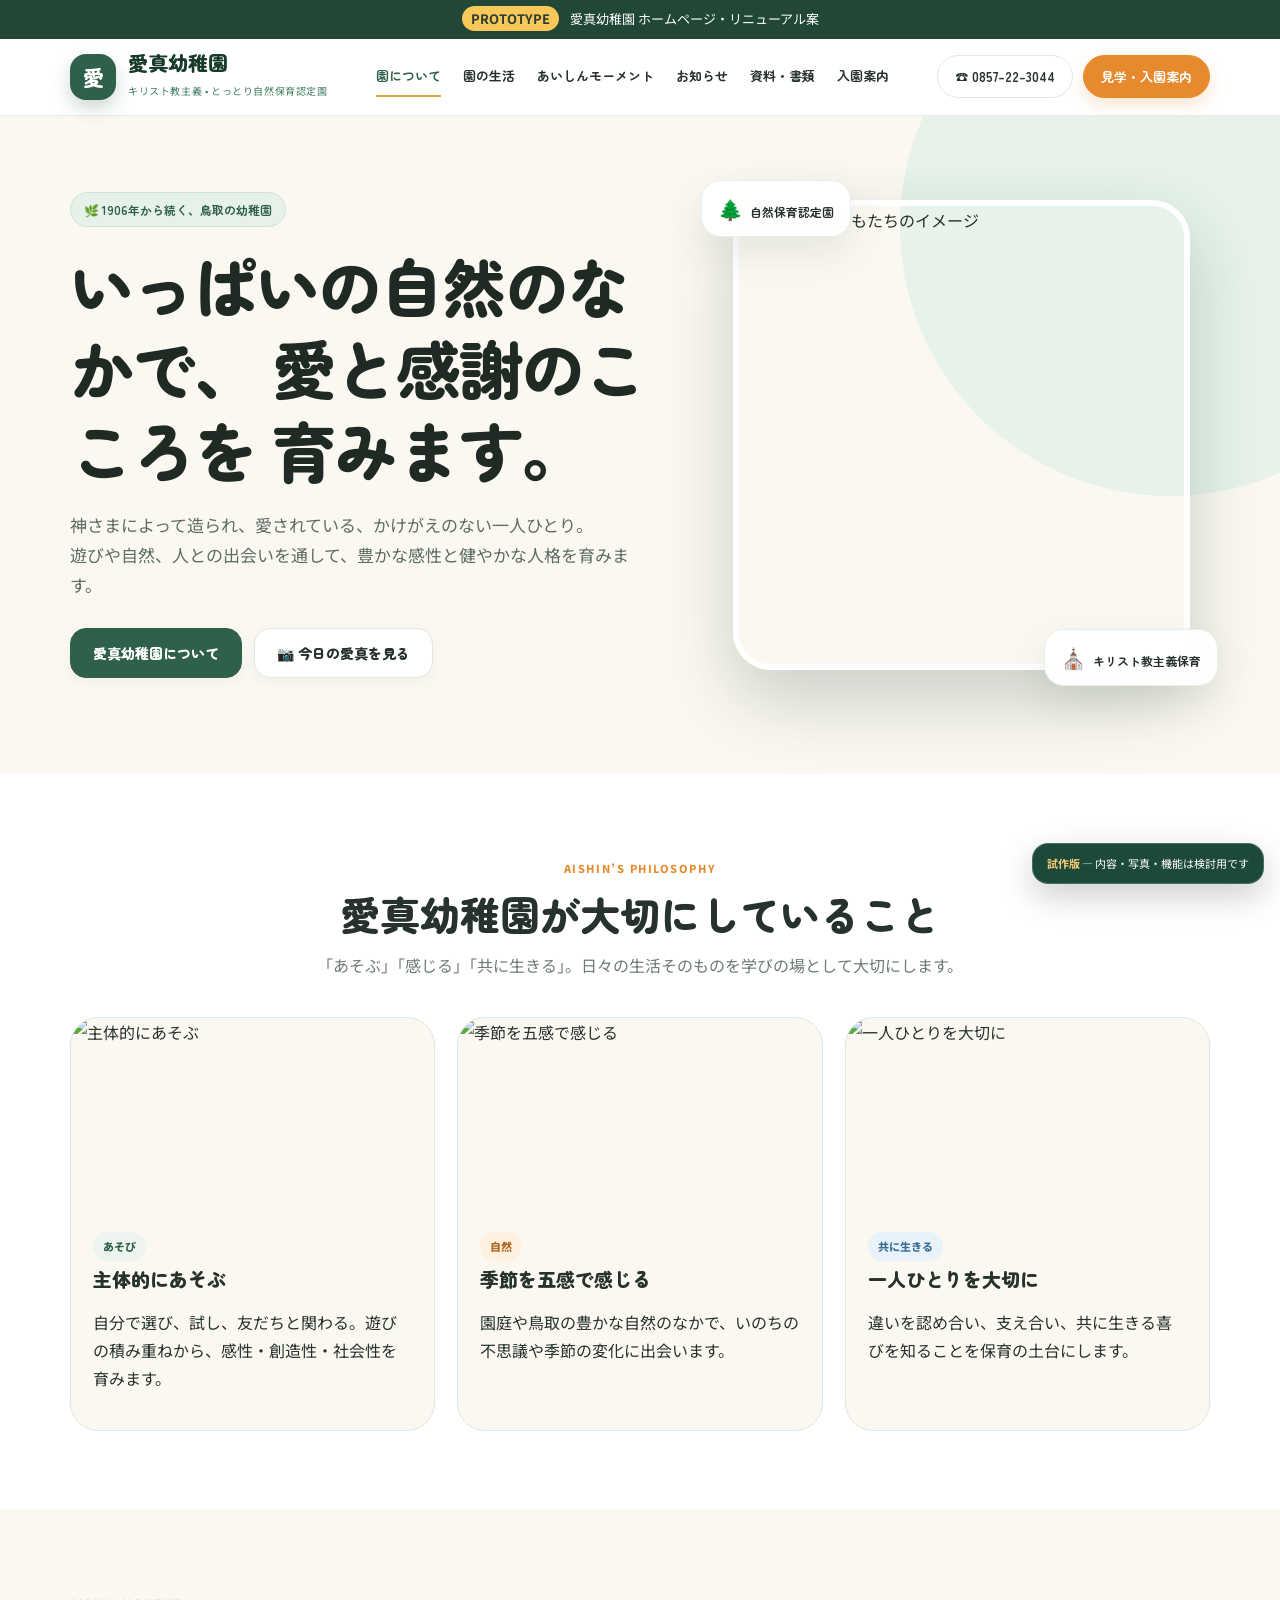
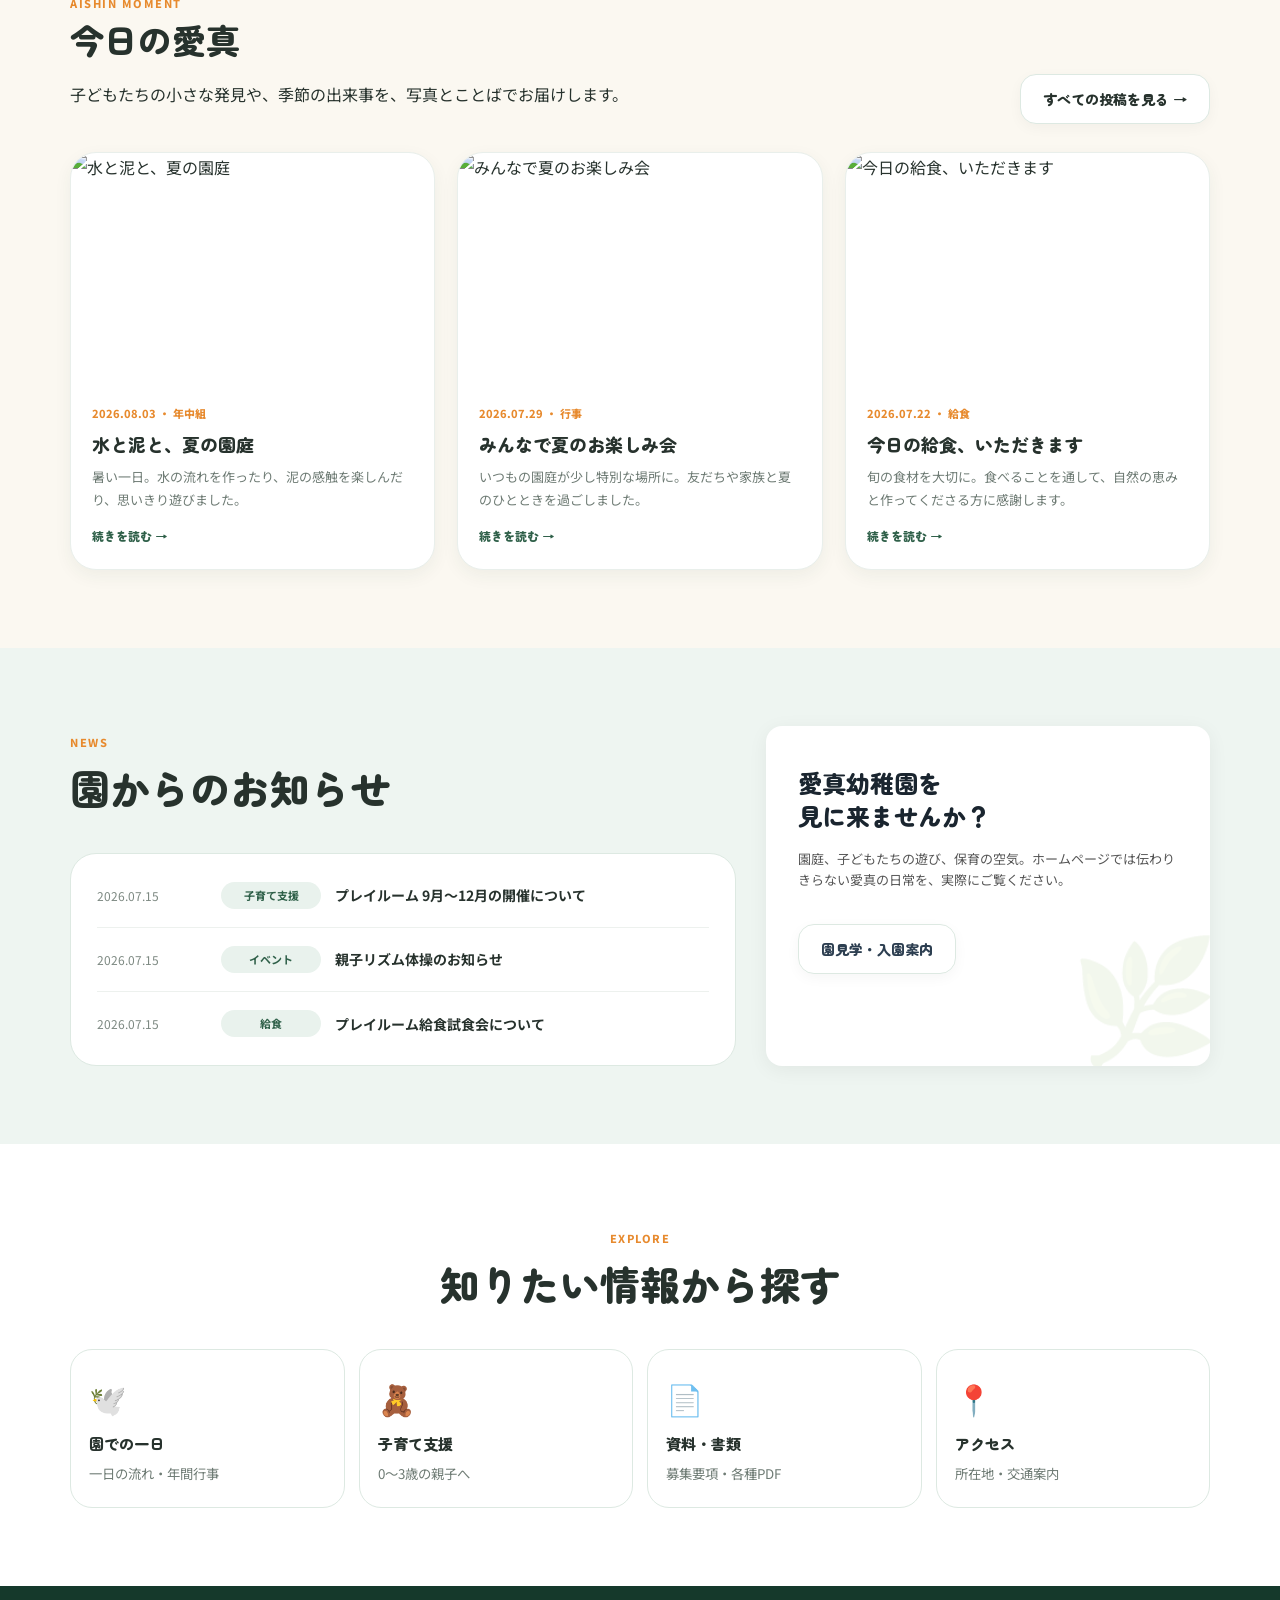
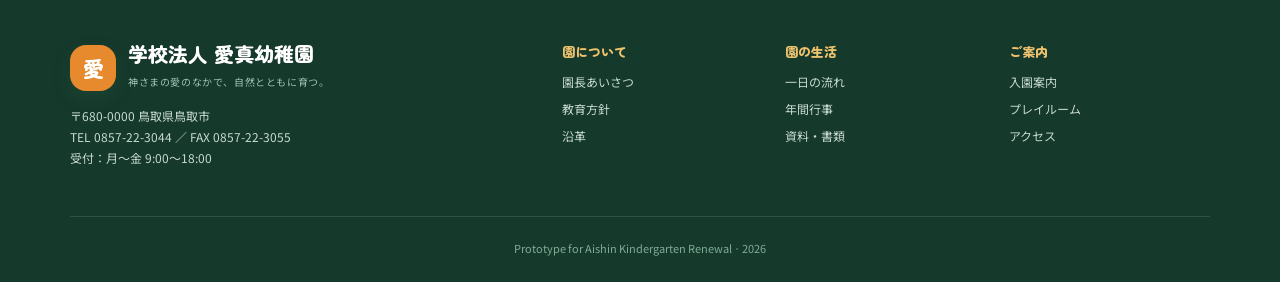
==== commit aa67b737: "Update index.html" ====
--- a/index.html
+++ b/index.html
@@ -2,20 +2,269 @@
 <html lang="ja">
 <head>
   <meta charset="utf-8">
-  <meta name="viewport" content="width=device-width,initial-scale=1">
+  <meta name="viewport" content="width=device-width, initial-scale=1">
   
   <!-- 검색엔진 노출 차단 메타 태그 -->
   <meta name="robots" content="noindex, nofollow">
 
   <title>愛真幼稚園｜リニューアル・プロトタイプ</title>
   <link rel="stylesheet" href="styles.css">
+  <link rel="preconnect" href="https://fonts.googleapis.com">
+  <link rel="preconnect" href="https://fonts.gstatic.com" crossorigin>
+  <link href="https://fonts.googleapis.com/css2?family=Kiwi+Maru:wght@400;500;700&family=M+PLUS+Rounded+1c:wght@400;500;700&display=swap" rel="stylesheet">
 </head>
 <body>
-<div class="topbar"><b>PROTOTYPE</b> 愛真幼稚園 ホームページ・リニューアル案</div>
-<header class="header"><div class="container nav"><a class="brand" href="index.html"><div class="brandmark">愛</div><div><strong>愛真幼稚園</strong><small>キリスト教主義 • とっとり自然保育認定園</small></div></a><nav class="menu"><a class="" href="about.html">園について</a><a class="" href="life.html">園の生活</a><a class="" href="moments.html">あいしんモーメント</a><a class="" href="news.html">お知らせ</a><a class="" href="documents.html">資料・書類</a><a class="" href="admissions.html">入園案内</a></nav><div class="nav-actions"><a class="pill" href="tel:0857223044">☎ 0857-22-3044</a><a class="pill primary" href="admissions.html">見学・入園案内</a><button class="hamb" aria-label="メニュー">☰</button></div></div><div class="container mobile"><a href="about.html">園について</a><a href="life.html">園の生活</a><a href="moments.html">あいしんモーメント</a><a href="news.html">お知らせ</a><a href="documents.html">資料・書類</a><a href="admissions.html">入園案内</a><a href="playroom.html">子育て支援</a><a href="access.html">アクセス</a></div></header><main>
-<section class="hero"><div class="container hero-grid"><div><div class="eyebrow">🌿 1906年から続く、鳥取の幼稚園</div><h1 class="display"><span class="display-line">いっぱいの自然のなかで、</span><span class="display-line"><span class="accent-text">愛と感謝のこころ</span>を</span><span class="display-line">育みます。</span></h1><p class="lead">神さまによって造られ、愛されている、かけがえのない一人ひとり。遊びや自然、人との出会いを通して、豊かな感性と健やかな人格を育みます。</p><div class="hero-buttons"><a class="btn green" href="about.html">愛真幼稚園について</a><a class="btn" href="moments.html">📷 今日の愛真を見る</a></div></div><div class="photo-stack"><img class="main-photo" src="https://images.unsplash.com/photo-1503454537195-1dcabb73ffb9?auto=format&fit=crop&w=1000&q=85" alt="園で遊ぶ子どもたちのイメージ"><div class="float-card one"><span>🌲</span>自然保育認定園</div><div class="float-card two"><span>⛪</span>キリスト教主義保育</div></div></div></section>
-<section class="section white"><div class="container"><div class="section-title"><span class="kicker">Aishin’s Philosophy</span><h2>愛真幼稚園が大切にしていること</h2><p>「あそぶ」「感じる」「共に生きる」。日々の生活そのものを学びの場として大切にします。</p></div><div class="grid3"><article class="feature"><img src="https://images.unsplash.com/photo-1596461404969-9ae70f2830c1?auto=format&fit=crop&w=800&q=80"><div class="body"><span class="tag">あそび</span><h3>主体的にあそぶ</h3><p>自分で選び、試し、友だちと関わる。遊びの積み重ねから、感性・創造性・社会性を育みます。</p></div></article><article class="feature"><img src="https://images.unsplash.com/photo-1441974231531-c6227db76b6e?auto=format&fit=crop&w=800&q=80"><div class="body"><span class="tag orange">自然</span><h3>季節を五感で感じる</h3><p>園庭や鳥取の豊かな自然のなかで、いのちの不思議や季節の変化に出会います。</p></div></article><article class="feature"><img src="https://images.unsplash.com/photo-1516627145497-ae6968895b74?auto=format&fit=crop&w=800&q=80"><div class="body"><span class="tag blue">共に生きる</span><h3>一人ひとりを大切に</h3><p>違いを認め合い、支え合い、共に生きる喜びを知ることを保育の土台にします。</p></div></article></div></div></section>
-<section class="section"><div class="container"><div class="moments-head"><div><span class="kicker">Aishin Moment</span><h2>今日の愛真</h2><p>子どもたちの小さな発見や、季節の出来事を、写真とことばでお届けします。</p></div><a class="btn" href="moments.html">すべての投稿を見る →</a></div><div class="cards"><a class="post-card" href="moment-detail.html"><img src="https://images.unsplash.com/photo-1472898965229-f9b06b9c9bbe?auto=format&fit=crop&w=900&q=80"><div class="body"><div class="meta">2026.08.03 ・ 年中組</div><h3>水と泥と、夏の園庭</h3><p>暑い一日。水の流れを作ったり、泥の感触を楽しんだり、思いきり遊びました。</p><span class="more">続きを読む →</span></div></a><a class="post-card" href="moment-detail.html"><img src="https://images.unsplash.com/photo-1560785496-3c9d27877182?auto=format&fit=crop&w=900&q=80"><div class="body"><div class="meta">2026.07.29 ・ 行事</div><h3>みんなで夏のお楽しみ会</h3><p>いつもの園庭が少し特別な場所に。友だちや家族と夏のひとときを過ごしました。</p><span class="more">続きを読む →</span></div></a><a class="post-card" href="moment-detail.html"><img src="https://images.unsplash.com/photo-1604881991720-f91add269bed?auto=format&fit=crop&w=900&q=80"><div class="body"><div class="meta">2026.07.22 ・ 給食</div><h3>今日の給食、いただきます</h3><p>旬の食材を大切に。食べることを通して、自然の恵みと作ってくださる方に感謝します。</p><span class="more">続きを読む →</span></div></a></div></div></section>
-<section class="section soft"><div class="container news-layout"><div><div class="section-title left"><span class="kicker">News</span><h2>園からのお知らせ</h2></div><div class="news-list"><a class="news-row" href="news.html"><time>2026.07.15</time><b>子育て支援</b><strong>プレイルーム 9月〜12月の開催について</strong></a><a class="news-row" href="news.html"><time>2026.07.15</time><b>イベント</b><strong>親子リズム体操のお知らせ</strong></a><a class="news-row" href="news.html"><time>2026.07.15</time><b>給食</b><strong>プレイルーム給食試食会について</strong></a></div></div><aside class="cta-panel"><h3>愛真幼稚園を<br>見に来ませんか？</h3><p>園庭、子どもたちの遊び、保育の空気。ホームページでは伝わりきらない愛真の日常を、実際にご覧ください。</p><a class="btn" href="admissions.html">園見学・入園案内</a></aside></div></section>
-<section class="section white"><div class="container"><div class="section-title"><span class="kicker">Explore</span><h2>知りたい情報から探す</h2></div><div class="quick"><a href="life.html"><span class="ico">🕊️</span><strong>園での一日</strong><small>一日の流れ・年間行事</small></a><a href="playroom.html"><span class="ico">🧸</span><strong>子育て支援</strong><small>0〜3歳の親子へ</small></a><a href="documents.html"><span class="ico">📄</span><strong>資料・書類</strong><small>募集要項・各種PDF</small></a><a href="access.html"><span class="ico">📍</span><strong>アクセス</strong><small>所在地・交通案内</small></a></div></div></section>
-</main><footer class="footer"><div class="container footer-grid"><div><div class="brand"><div class="brandmark" style="background:#e78a2e">愛</div><div><strong style="color:white">学校法人 愛真幼稚園</strong><small style="color:#9fc3b1">神さまの愛のなかで、自然とともに育つ。</small></div></div><p>〒680-xxxx 鳥取県鳥取市<br>TEL 0857-22-3044 ／ FAX 0857-22-3055<br>受付：月〜金 9:00〜18:00</p></div><div class="footer-links"><div><h4>園について</h4><a href="about.html">園長あいさつ</a><a href="about.html#policy">教育方針</a><a href="about.html#history">沿革</a></div><div><h4>園の生活</h4><a href="life.html">一日の流れ</a><a href="life.html#annual">年間行事</a><a href="documents.html">資料・書類</a></div><div><h4>ご案内</h4><a href="admissions.html">入園案内</a><a href="playroom.html">プレイルーム</a><a href="access.html">アクセス</a></div></div></div><div class="copy">Prototype for Aishin Kindergarten Renewal · 2026</div></footer><div class="proto"><b>試作版</b> — 内容・写真・機能は検討用です</div><script src="script.js"></script></body></html>
+
+  <!-- 상단 상징 바 -->
+  <div class="topbar">
+    <b>PROTOTYPE</b> 愛真幼稚園 ホームページ・リニューアル案
+  </div>
+
+  <!-- 헤더 / 네비게이션 -->
+  <header class="header">
+    <div class="container nav">
+      <a class="brand" href="index.html">
+        <div class="brandmark">愛</div>
+        <div>
+          <strong>愛真幼稚園</strong>
+          <small>キリスト教主義 • とっとり自然保育認定園</small>
+        </div>
+      </a>
+      
+      <nav class="menu">
+        <a class="active" href="about.html">園について</a>
+        <a href="life.html">園の生活</a>
+        <a href="moments.html">あいしんモーメント</a>
+        <a href="news.html">お知らせ</a>
+        <a href="documents.html">資料・書類</a>
+        <a href="admissions.html">入園案内</a>
+      </nav>
+
+      <div class="nav-actions">
+        <a class="pill" href="tel:0857223044">☎ 0857-22-3044</a>
+        <a class="pill primary" href="admissions.html">見学・入園案内</a>
+        <button class="hamb" aria-label="メニュー" id="hambBtn">☰</button>
+      </div>
+    </div>
+
+    <!-- 모바일 전용 메뉴 -->
+    <div class="container mobile" id="mobileMenu">
+      <a href="about.html">園について</a>
+      <a href="life.html">園の生活</a>
+      <a href="moments.html">あいしんモーメント</a>
+      <a href="news.html">お知らせ</a>
+      <a href="documents.html">資料・書類</a>
+      <a href="admissions.html">入園案内</a>
+      <a href="playroom.html">子育て支援</a>
+      <a href="access.html">アクセス</a>
+    </div>
+  </header>
+
+  <main>
+    <!-- 히어로 섹션 -->
+    <section class="hero">
+      <div class="container hero-grid">
+        <div>
+          <div class="eyebrow">🌿 1906年から続く、鳥取の幼稚園</div>
+          <h1 class="display">
+            <span class="display-line">いっぱいの自然のなかで、</span>
+            <span class="display-line"><span class="accent-text">愛と感謝のこころ</span>を</span>
+            <span class="display-line">育みます。</span>
+          </h1>
+          <p class="lead">
+            神さまによって造られ、愛されている、かけがえのない一人ひとり。<br>
+            遊びや自然、人との出会いを通して、豊かな感性と健やかな人格を育みます。
+          </p>
+          <div class="hero-buttons">
+            <a class="btn green" href="about.html">愛真幼稚園について</a>
+            <a class="btn" href="moments.html">📷 今日の愛真を見る</a>
+          </div>
+        </div>
+
+        <div class="photo-stack">
+          <img class="main-photo" src="https://images.unsplash.com/photo-1503454537195-1dcabb73ffb9?auto=format&fit=crop&w=1000&q=85" alt="園で遊ぶ子どもたちのイメージ">
+          <div class="float-card one"><span>🌲</span>自然保育認定園</div>
+          <div class="float-card two"><span>⛪</span>キリスト教主義保育</div>
+        </div>
+      </div>
+    </section>
+
+    <!-- 애심의 교육 철학 -->
+    <section class="section white">
+      <div class="container">
+        <div class="section-title">
+          <span class="kicker">Aishin’s Philosophy</span>
+          <h2>愛真幼稚園が大切にしていること</h2>
+          <p>「あそぶ」「感じる」「共に生きる」。日々の生活そのものを学びの場として大切にします。</p>
+        </div>
+
+        <div class="grid3">
+          <article class="feature">
+            <img src="https://images.unsplash.com/photo-1596461404969-9ae70f2830c1?auto=format&fit=crop&w=800&q=80" alt="主体的にあそぶ">
+            <div class="body">
+              <span class="tag">あそび</span>
+              <h3>主体的にあそぶ</h3>
+              <p>自分で選び、試し、友だちと関わる。遊びの積み重ねから、感性・創造性・社会性を育みます。</p>
+            </div>
+          </article>
+
+          <article class="feature">
+            <img src="https://images.unsplash.com/photo-1441974231531-c6227db76b6e?auto=format&fit=crop&w=800&q=80" alt="季節を五感で感じる">
+            <div class="body">
+              <span class="tag orange">自然</span>
+              <h3>季節を五感で感じる</h3>
+              <p>園庭や鳥取の豊かな自然のなかで、いのちの不思議や季節の変化に出会います。</p>
+            </div>
+          </article>
+
+          <article class="feature">
+            <img src="https://images.unsplash.com/photo-1516627145497-ae6968895b74?auto=format&fit=crop&w=800&q=80" alt="一人ひとりを大切に">
+            <div class="body">
+              <span class="tag blue">共に生きる</span>
+              <h3>一人ひとりを大切に</h3>
+              <p>違いを認め合い、支え合い、共に生きる喜びを知ることを保育の土台にします。</p>
+            </div>
+          </article>
+        </div>
+      </div>
+    </section>
+
+    <!-- 오늘의 애심 (Aishin Moment) -->
+    <section class="section">
+      <div class="container">
+        <div class="moments-head">
+          <div>
+            <span class="kicker">Aishin Moment</span>
+            <h2>今日の愛真</h2>
+            <p>子どもたちの小さな発見や、季節の出来事を、写真とことばでお届けします。</p>
+          </div>
+          <a class="btn" href="moments.html">すべての投稿を見る &rarr;</a>
+        </div>
+
+        <div class="cards">
+          <a class="post-card" href="moment-detail.html">
+            <img src="https://images.unsplash.com/photo-1472898965229-f9b06b9c9bbe?auto=format&fit=crop&w=900&q=80" alt="水と泥と、夏の園庭">
+            <div class="body">
+              <div class="meta">2026.08.03 ・ 年中組</div>
+              <h3>水と泥と、夏の園庭</h3>
+              <p>暑い一日。水の流れを作ったり、泥の感触を楽しんだり、思いきり遊びました。</p>
+              <span class="more">続きを読む &rarr;</span>
+            </div>
+          </a>
+
+          <a class="post-card" href="moment-detail.html">
+            <img src="https://images.unsplash.com/photo-1560785496-3c9d27877182?auto=format&fit=crop&w=900&q=80" alt="みんなで夏のお楽しみ会">
+            <div class="body">
+              <div class="meta">2026.07.29 ・ 行事</div>
+              <h3>みんなで夏のお楽しみ会</h3>
+              <p>いつもの園庭が少し特別な場所に。友だちや家族と夏のひとときを過ごしました。</p>
+              <span class="more">続きを読む &rarr;</span>
+            </div>
+          </a>
+
+          <a class="post-card" href="moment-detail.html">
+            <img src="https://images.unsplash.com/photo-1604881991720-f91add269bed?auto=format&fit=crop&w=900&q=80" alt="今日の給食、いただきます">
+            <div class="body">
+              <div class="meta">2026.07.22 ・ 給食</div>
+              <h3>今日の給食、いただきます</h3>
+              <p>旬の食材を大切に。食べることを通して、自然の恵みと作ってくださる方に感謝します。</p>
+              <span class="more">続きを読む &rarr;</span>
+            </div>
+          </a>
+        </div>
+      </div>
+    </section>
+
+    <!-- 소식 및 견학 신청 (CTA Panel) -->
+    <section class="section soft">
+      <div class="container news-layout">
+        <div>
+          <div class="section-title left">
+            <span class="kicker">News</span>
+            <h2>園からのお知らせ</h2>
+          </div>
+          <div class="news-list">
+            <a class="news-row" href="news.html">
+              <time>2026.07.15</time>
+              <b>子育て支援</b>
+              <strong>プレイルーム 9月〜12月の開催について</strong>
+            </a>
+            <a class="news-row" href="news.html">
+              <time>2026.07.15</time>
+              <b>イベント</b>
+              <strong>親子リズム体操のお知らせ</strong>
+            </a>
+            <a class="news-row" href="news.html">
+              <time>2026.07.15</time>
+              <b>給食</b>
+              <strong>プレイルーム給食試食会について</strong>
+            </a>
+          </div>
+        </div>
+
+        <aside class="cta-panel">
+          <h3>愛真幼稚園を<br>見に来ませんか？</h3>
+          <p>園庭、子どもたちの遊び、保育の空気。ホームページでは伝わりきらない愛真の日常を、実際にご覧ください。</p>
+          <a class="btn primary-cta" href="admissions.html">園見学・入園案内</a>
+        </aside>
+      </div>
+    </section>
+
+    <!-- 빠른 정보 탐색 -->
+    <section class="section white">
+      <div class="container">
+        <div class="section-title">
+          <span class="kicker">Explore</span>
+          <h2>知りたい情報から探す</h2>
+        </div>
+        <div class="quick">
+          <a href="life.html"><span class="ico">🕊️</span><strong>園での一日</strong><small>一日の流れ・年間行事</small></a>
+          <a href="playroom.html"><span class="ico">🧸</span><strong>子育て支援</strong><small>0〜3歳の親子へ</small></a>
+          <a href="documents.html"><span class="ico">📄</span><strong>資料・書類</strong><small>募集要項・各種PDF</small></a>
+          <a href="access.html"><span class="ico">📍</span><strong>アクセス</strong><small>所在地・交通案内</small></a>
+        </div>
+      </div>
+    </section>
+  </main>
+
+  <!-- 푸터 -->
+  <footer class="footer">
+    <div class="container footer-grid">
+      <div>
+        <div class="brand">
+          <div class="brandmark" style="background:#e78a2e">愛</div>
+          <div>
+            <strong style="color:white">学校法人 愛真幼稚園</strong>
+            <small style="color:#9fc3b1">神さまの愛のなかで、自然とともに育つ。</small>
+          </div>
+        </div>
+        <p>〒680-0000 鳥取県鳥取市<br>TEL 0857-22-3044 ／ FAX 0857-22-3055<br>受付：月〜金 9:00〜18:00</p>
+      </div>
+      <div class="footer-links">
+        <div>
+          <h4>園について</h4>
+          <a href="about.html">園長あいさつ</a>
+          <a href="about.html#policy">教育方針</a>
+          <a href="about.html#history">沿革</a>
+        </div>
+        <div>
+          <h4>園の生活</h4>
+          <a href="life.html">一日の流れ</a>
+          <a href="life.html#annual">年間行事</a>
+          <a href="documents.html">資料・書類</a>
+        </div>
+        <div>
+          <h4>ご案内</h4>
+          <a href="admissions.html">入園案内</a>
+          <a href="playroom.html">プレイルーム</a>
+          <a href="access.html">アクセス</a>
+        </div>
+      </div>
+    </div>
+    <div class="copy">Prototype for Aishin Kindergarten Renewal · 2026</div>
+  </footer>
+
+  <div class="proto"><b>試作版</b> — 内容・写真・機能は検討用です</div>
+  <script src="script.js"></script>
+</body>
+</html>
--- a/styles.css
+++ b/styles.css
@@ -29,3 +29,26 @@
 .proto{position:fixed;right:16px;bottom:16px;background:#1d4a38;color:#fff;border:1px solid rgba(255,255,255,.2);box-shadow:0 12px 34px rgba(0,0,0,.2);border-radius:16px;padding:10px 14px;font-size:11px;z-index:60}.proto b{color:#f3ca79}
 @media(max-width:980px){.menu,.nav-actions .pill:not(.primary){display:none}.hamb{display:block}.mobile.open{display:block}.hero-grid,.news-layout,.footer-grid,.content-grid{grid-template-columns:1fr}.hero{padding-top:42px}.photo-stack{max-width:650px;margin:auto}.grid3,.cards,.archive{grid-template-columns:repeat(2,1fr)}.quick,.months{grid-template-columns:repeat(2,1fr)}.side{position:static;display:grid;grid-template-columns:repeat(2,1fr)}}
 @media(max-width:640px){.nav{height:68px}.brand small{display:none}.brand{min-width:0}.brand strong{font-size:18px}.topbar{font-size:11px}.hero-grid{gap:26px}.hero{padding:34px 0 58px}.display{font-size:38px}.lead{font-size:15px}.photo-stack{padding:10px}.main-photo{height:350px;border-radius:28px}.float-card{font-size:10px}.section{padding:56px 0}.grid3,.cards,.archive,.quick,.months{grid-template-columns:1fr}.moments-head{align-items:start;flex-direction:column}.news-row{grid-template-columns:86px 1fr}.news-row b{grid-row:2}.news-row strong{grid-column:2;grid-row:1/3}.footer-links{grid-template-columns:1fr 1fr}.article{padding:24px 20px}.doc{grid-template-columns:48px 1fr}.download{grid-column:2;width:max-content}.side{grid-template-columns:1fr}.proto{left:12px;right:12px;text-align:center}}
+
+
+/* CTA 패널 (愛真幼稚園を見に来ませんか？) 글자 색상 및 스타일 개선 */
+.cta-panel {
+  background-color: #ffffff; /* 하얀색 배경 */
+  color: #2c3e50;            /* 진한 텍스트 기본 색상 */
+  padding: 2.5rem 2rem;
+  border-radius: 16px;
+  box-shadow: 0 4px 20px rgba(0, 0, 0, 0.06);
+}
+
+.cta-panel h3 {
+  color: #1a252f;            /* 제목: 또렷하고 진한 색상 */
+  font-size: 1.5rem;
+  line-height: 1.4;
+  margin-bottom: 1rem;
+}
+
+.cta-panel p {
+  color: #555555;            /* 본문: 읽기 편한 어두운 그레이 */
+  line-height: 1.6;
+  margin-bottom: 1.5rem;
+}
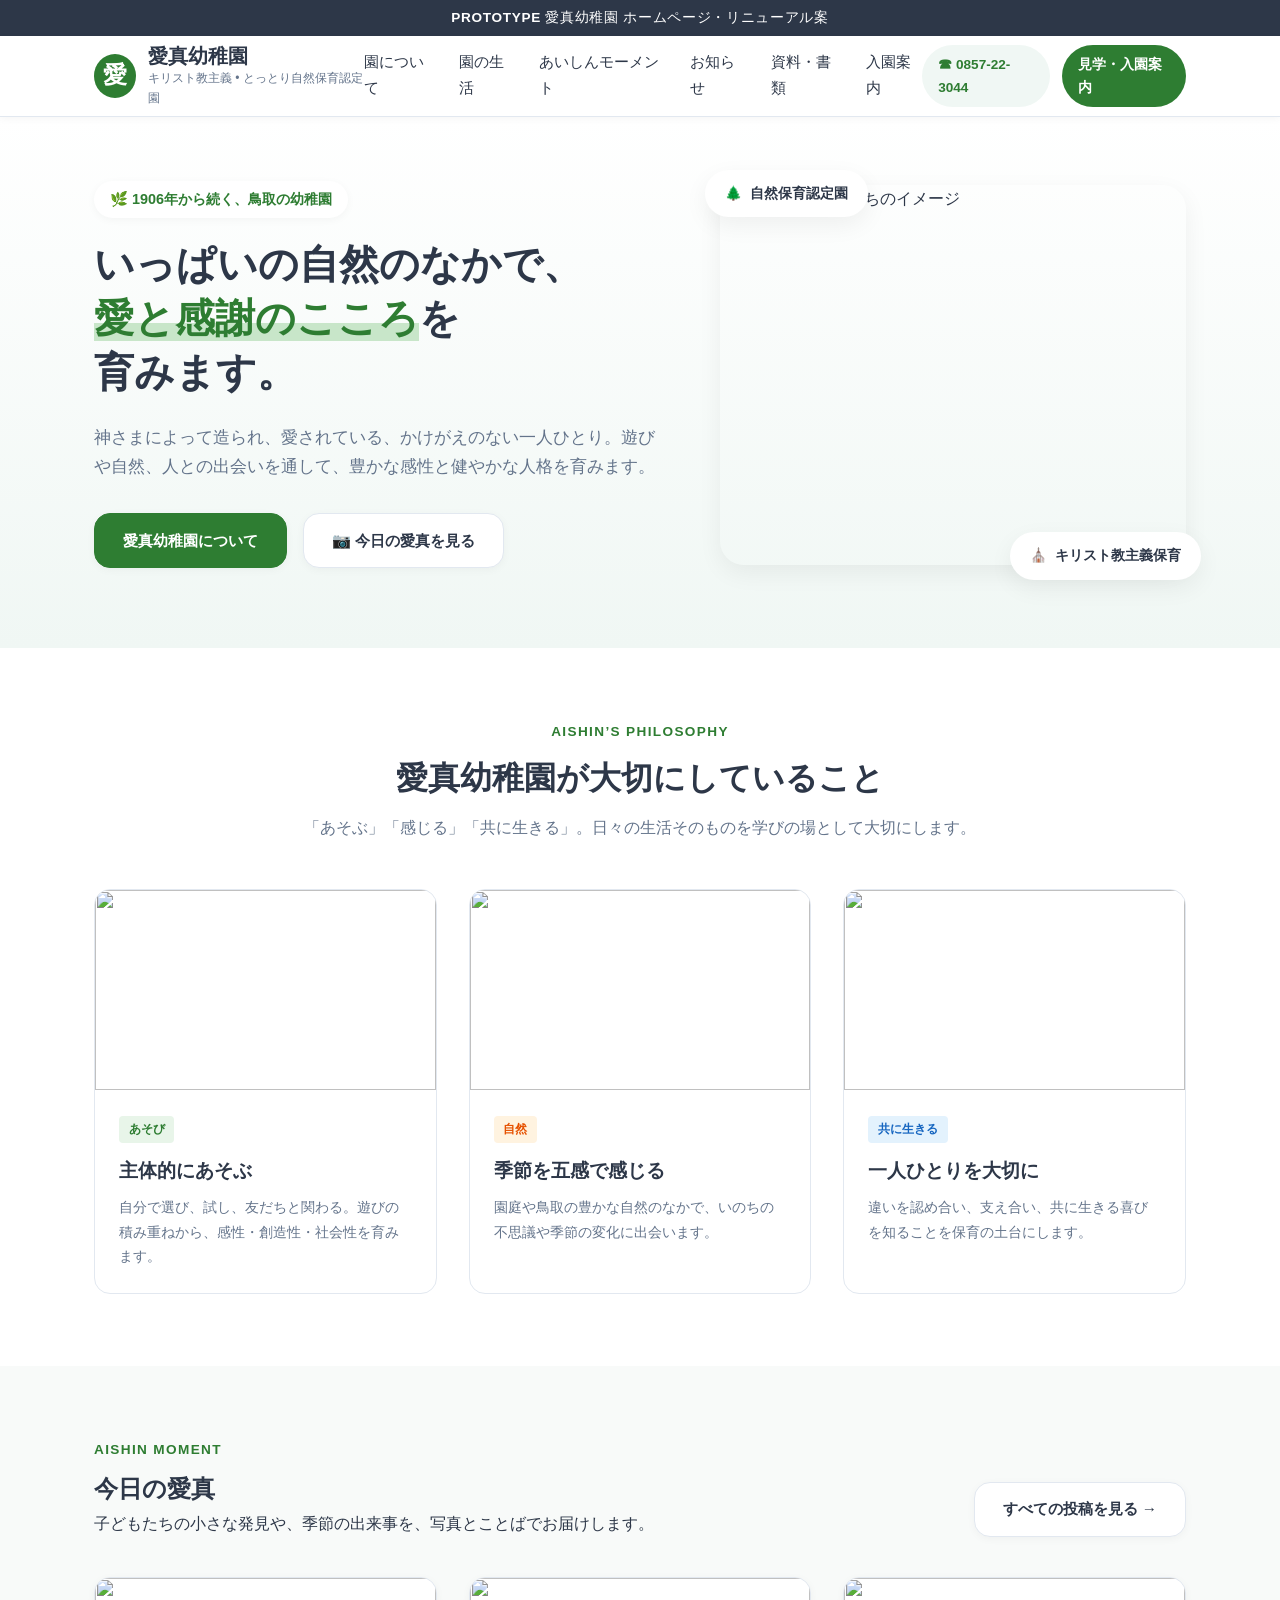
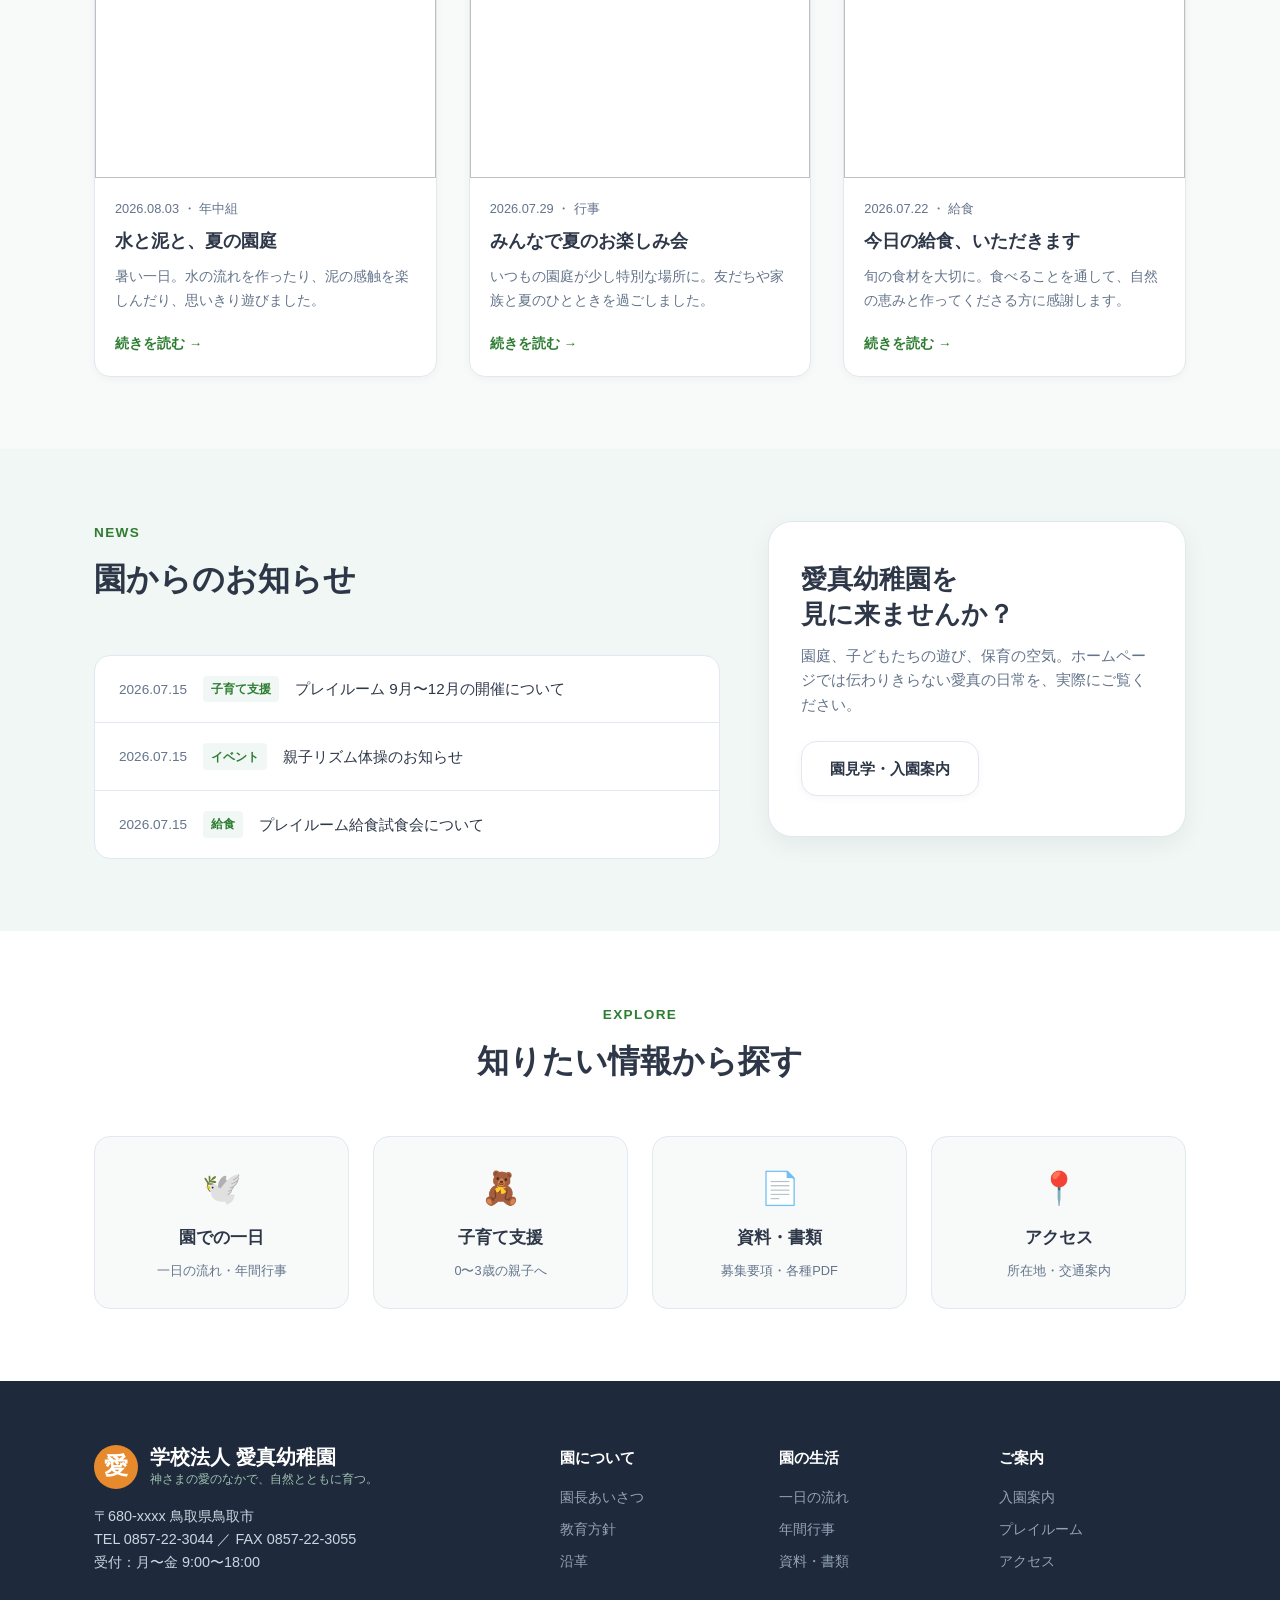
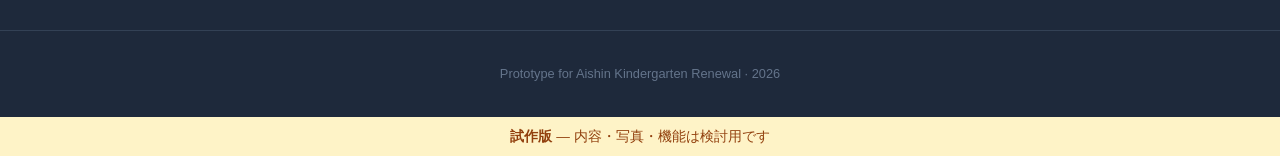
==== commit 4984a40c: "Add files via upload" ====
--- a/index.html
+++ b/index.html
@@ -1,270 +1,9 @@
-<!doctype html>
-<html lang="ja">
-<head>
-  <meta charset="utf-8">
-  <meta name="viewport" content="width=device-width, initial-scale=1">
-  
-  <!-- 검색엔진 노출 차단 메타 태그 -->
-  <meta name="robots" content="noindex, nofollow">
-
-  <title>愛真幼稚園｜リニューアル・プロトタイプ</title>
-  <link rel="stylesheet" href="styles.css">
-  <link rel="preconnect" href="https://fonts.googleapis.com">
-  <link rel="preconnect" href="https://fonts.gstatic.com" crossorigin>
-  <link href="https://fonts.googleapis.com/css2?family=Kiwi+Maru:wght@400;500;700&family=M+PLUS+Rounded+1c:wght@400;500;700&display=swap" rel="stylesheet">
-</head>
-<body>
-
-  <!-- 상단 상징 바 -->
-  <div class="topbar">
-    <b>PROTOTYPE</b> 愛真幼稚園 ホームページ・リニューアル案
-  </div>
-
-  <!-- 헤더 / 네비게이션 -->
-  <header class="header">
-    <div class="container nav">
-      <a class="brand" href="index.html">
-        <div class="brandmark">愛</div>
-        <div>
-          <strong>愛真幼稚園</strong>
-          <small>キリスト教主義 • とっとり自然保育認定園</small>
-        </div>
-      </a>
-      
-      <nav class="menu">
-        <a class="active" href="about.html">園について</a>
-        <a href="life.html">園の生活</a>
-        <a href="moments.html">あいしんモーメント</a>
-        <a href="news.html">お知らせ</a>
-        <a href="documents.html">資料・書類</a>
-        <a href="admissions.html">入園案内</a>
-      </nav>
-
-      <div class="nav-actions">
-        <a class="pill" href="tel:0857223044">☎ 0857-22-3044</a>
-        <a class="pill primary" href="admissions.html">見学・入園案内</a>
-        <button class="hamb" aria-label="メニュー" id="hambBtn">☰</button>
-      </div>
-    </div>
-
-    <!-- 모바일 전용 메뉴 -->
-    <div class="container mobile" id="mobileMenu">
-      <a href="about.html">園について</a>
-      <a href="life.html">園の生活</a>
-      <a href="moments.html">あいしんモーメント</a>
-      <a href="news.html">お知らせ</a>
-      <a href="documents.html">資料・書類</a>
-      <a href="admissions.html">入園案内</a>
-      <a href="playroom.html">子育て支援</a>
-      <a href="access.html">アクセス</a>
-    </div>
-  </header>
-
-  <main>
-    <!-- 히어로 섹션 -->
-    <section class="hero">
-      <div class="container hero-grid">
-        <div>
-          <div class="eyebrow">🌿 1906年から続く、鳥取の幼稚園</div>
-          <h1 class="display">
-            <span class="display-line">いっぱいの自然のなかで、</span>
-            <span class="display-line"><span class="accent-text">愛と感謝のこころ</span>を</span>
-            <span class="display-line">育みます。</span>
-          </h1>
-          <p class="lead">
-            神さまによって造られ、愛されている、かけがえのない一人ひとり。<br>
-            遊びや自然、人との出会いを通して、豊かな感性と健やかな人格を育みます。
-          </p>
-          <div class="hero-buttons">
-            <a class="btn green" href="about.html">愛真幼稚園について</a>
-            <a class="btn" href="moments.html">📷 今日の愛真を見る</a>
-          </div>
-        </div>
-
-        <div class="photo-stack">
-          <img class="main-photo" src="https://images.unsplash.com/photo-1503454537195-1dcabb73ffb9?auto=format&fit=crop&w=1000&q=85" alt="園で遊ぶ子どもたちのイメージ">
-          <div class="float-card one"><span>🌲</span>自然保育認定園</div>
-          <div class="float-card two"><span>⛪</span>キリスト教主義保育</div>
-        </div>
-      </div>
-    </section>
-
-    <!-- 애심의 교육 철학 -->
-    <section class="section white">
-      <div class="container">
-        <div class="section-title">
-          <span class="kicker">Aishin’s Philosophy</span>
-          <h2>愛真幼稚園が大切にしていること</h2>
-          <p>「あそぶ」「感じる」「共に生きる」。日々の生活そのものを学びの場として大切にします。</p>
-        </div>
-
-        <div class="grid3">
-          <article class="feature">
-            <img src="https://images.unsplash.com/photo-1596461404969-9ae70f2830c1?auto=format&fit=crop&w=800&q=80" alt="主体的にあそぶ">
-            <div class="body">
-              <span class="tag">あそび</span>
-              <h3>主体的にあそぶ</h3>
-              <p>自分で選び、試し、友だちと関わる。遊びの積み重ねから、感性・創造性・社会性を育みます。</p>
-            </div>
-          </article>
-
-          <article class="feature">
-            <img src="https://images.unsplash.com/photo-1441974231531-c6227db76b6e?auto=format&fit=crop&w=800&q=80" alt="季節を五感で感じる">
-            <div class="body">
-              <span class="tag orange">自然</span>
-              <h3>季節を五感で感じる</h3>
-              <p>園庭や鳥取の豊かな自然のなかで、いのちの不思議や季節の変化に出会います。</p>
-            </div>
-          </article>
-
-          <article class="feature">
-            <img src="https://images.unsplash.com/photo-1516627145497-ae6968895b74?auto=format&fit=crop&w=800&q=80" alt="一人ひとりを大切に">
-            <div class="body">
-              <span class="tag blue">共に生きる</span>
-              <h3>一人ひとりを大切に</h3>
-              <p>違いを認め合い、支え合い、共に生きる喜びを知ることを保育の土台にします。</p>
-            </div>
-          </article>
-        </div>
-      </div>
-    </section>
-
-    <!-- 오늘의 애심 (Aishin Moment) -->
-    <section class="section">
-      <div class="container">
-        <div class="moments-head">
-          <div>
-            <span class="kicker">Aishin Moment</span>
-            <h2>今日の愛真</h2>
-            <p>子どもたちの小さな発見や、季節の出来事を、写真とことばでお届けします。</p>
-          </div>
-          <a class="btn" href="moments.html">すべての投稿を見る &rarr;</a>
-        </div>
-
-        <div class="cards">
-          <a class="post-card" href="moment-detail.html">
-            <img src="https://images.unsplash.com/photo-1472898965229-f9b06b9c9bbe?auto=format&fit=crop&w=900&q=80" alt="水と泥と、夏の園庭">
-            <div class="body">
-              <div class="meta">2026.08.03 ・ 年中組</div>
-              <h3>水と泥と、夏の園庭</h3>
-              <p>暑い一日。水の流れを作ったり、泥の感触を楽しんだり、思いきり遊びました。</p>
-              <span class="more">続きを読む &rarr;</span>
-            </div>
-          </a>
-
-          <a class="post-card" href="moment-detail.html">
-            <img src="https://images.unsplash.com/photo-1560785496-3c9d27877182?auto=format&fit=crop&w=900&q=80" alt="みんなで夏のお楽しみ会">
-            <div class="body">
-              <div class="meta">2026.07.29 ・ 行事</div>
-              <h3>みんなで夏のお楽しみ会</h3>
-              <p>いつもの園庭が少し特別な場所に。友だちや家族と夏のひとときを過ごしました。</p>
-              <span class="more">続きを読む &rarr;</span>
-            </div>
-          </a>
-
-          <a class="post-card" href="moment-detail.html">
-            <img src="https://images.unsplash.com/photo-1604881991720-f91add269bed?auto=format&fit=crop&w=900&q=80" alt="今日の給食、いただきます">
-            <div class="body">
-              <div class="meta">2026.07.22 ・ 給食</div>
-              <h3>今日の給食、いただきます</h3>
-              <p>旬の食材を大切に。食べることを通して、自然の恵みと作ってくださる方に感謝します。</p>
-              <span class="more">続きを読む &rarr;</span>
-            </div>
-          </a>
-        </div>
-      </div>
-    </section>
-
-    <!-- 소식 및 견학 신청 (CTA Panel) -->
-    <section class="section soft">
-      <div class="container news-layout">
-        <div>
-          <div class="section-title left">
-            <span class="kicker">News</span>
-            <h2>園からのお知らせ</h2>
-          </div>
-          <div class="news-list">
-            <a class="news-row" href="news.html">
-              <time>2026.07.15</time>
-              <b>子育て支援</b>
-              <strong>プレイルーム 9月〜12月の開催について</strong>
-            </a>
-            <a class="news-row" href="news.html">
-              <time>2026.07.15</time>
-              <b>イベント</b>
-              <strong>親子リズム体操のお知らせ</strong>
-            </a>
-            <a class="news-row" href="news.html">
-              <time>2026.07.15</time>
-              <b>給食</b>
-              <strong>プレイルーム給食試食会について</strong>
-            </a>
-          </div>
-        </div>
-
-        <aside class="cta-panel">
-          <h3>愛真幼稚園を<br>見に来ませんか？</h3>
-          <p>園庭、子どもたちの遊び、保育の空気。ホームページでは伝わりきらない愛真の日常を、実際にご覧ください。</p>
-          <a class="btn primary-cta" href="admissions.html">園見学・入園案内</a>
-        </aside>
-      </div>
-    </section>
-
-    <!-- 빠른 정보 탐색 -->
-    <section class="section white">
-      <div class="container">
-        <div class="section-title">
-          <span class="kicker">Explore</span>
-          <h2>知りたい情報から探す</h2>
-        </div>
-        <div class="quick">
-          <a href="life.html"><span class="ico">🕊️</span><strong>園での一日</strong><small>一日の流れ・年間行事</small></a>
-          <a href="playroom.html"><span class="ico">🧸</span><strong>子育て支援</strong><small>0〜3歳の親子へ</small></a>
-          <a href="documents.html"><span class="ico">📄</span><strong>資料・書類</strong><small>募集要項・各種PDF</small></a>
-          <a href="access.html"><span class="ico">📍</span><strong>アクセス</strong><small>所在地・交通案内</small></a>
-        </div>
-      </div>
-    </section>
-  </main>
-
-  <!-- 푸터 -->
-  <footer class="footer">
-    <div class="container footer-grid">
-      <div>
-        <div class="brand">
-          <div class="brandmark" style="background:#e78a2e">愛</div>
-          <div>
-            <strong style="color:white">学校法人 愛真幼稚園</strong>
-            <small style="color:#9fc3b1">神さまの愛のなかで、自然とともに育つ。</small>
-          </div>
-        </div>
-        <p>〒680-0000 鳥取県鳥取市<br>TEL 0857-22-3044 ／ FAX 0857-22-3055<br>受付：月〜金 9:00〜18:00</p>
-      </div>
-      <div class="footer-links">
-        <div>
-          <h4>園について</h4>
-          <a href="about.html">園長あいさつ</a>
-          <a href="about.html#policy">教育方針</a>
-          <a href="about.html#history">沿革</a>
-        </div>
-        <div>
-          <h4>園の生活</h4>
-          <a href="life.html">一日の流れ</a>
-          <a href="life.html#annual">年間行事</a>
-          <a href="documents.html">資料・書類</a>
-        </div>
-        <div>
-          <h4>ご案内</h4>
-          <a href="admissions.html">入園案内</a>
-          <a href="playroom.html">プレイルーム</a>
-          <a href="access.html">アクセス</a>
-        </div>
-      </div>
-    </div>
-    <div class="copy">Prototype for Aishin Kindergarten Renewal · 2026</div>
-  </footer>
-
-  <div class="proto"><b>試作版</b> — 内容・写真・機能は検討用です</div>
-  <script src="script.js"></script>
-</body>
-</html>
+<!doctype html><html lang="ja"><head><meta charset="utf-8"><meta name="viewport" content="width=device-width,initial-scale=1"><title>愛真幼稚園｜リニューアル・プロトタイプ</title><link rel="stylesheet" href="styles.css"></head><body>
+<div class="topbar"><b>PROTOTYPE</b> 愛真幼稚園 ホームページ・リニューアル案</div>
+<header class="header"><div class="container nav"><a class="brand" href="index.html"><div class="brandmark">愛</div><div><strong>愛真幼稚園</strong><small>キリスト教主義 • とっとり自然保育認定園</small></div></a><nav class="menu"><a class="" href="about.html">園について</a><a class="" href="life.html">園の生活</a><a class="" href="moments.html">あいしんモーメント</a><a class="" href="news.html">お知らせ</a><a class="" href="documents.html">資料・書類</a><a class="" href="admissions.html">入園案内</a></nav><div class="nav-actions"><a class="pill" href="tel:0857223044">☎ 0857-22-3044</a><a class="pill primary" href="admissions.html">見学・入園案内</a><button class="hamb" aria-label="メニュー">☰</button></div></div><div class="container mobile"><a href="about.html">園について</a><a href="life.html">園の生活</a><a href="moments.html">あいしんモーメント</a><a href="news.html">お知らせ</a><a href="documents.html">資料・書類</a><a href="admissions.html">入園案内</a><a href="playroom.html">子育て支援</a><a href="access.html">アクセス</a></div></header><main>
+<section class="hero"><div class="container hero-grid"><div><div class="eyebrow">🌿 1906年から続く、鳥取の幼稚園</div><h1 class="display"><span class="display-line">いっぱいの自然のなかで、</span><span class="display-line"><span class="accent-text">愛と感謝のこころ</span>を</span><span class="display-line">育みます。</span></h1><p class="lead">神さまによって造られ、愛されている、かけがえのない一人ひとり。遊びや自然、人との出会いを通して、豊かな感性と健やかな人格を育みます。</p><div class="hero-buttons"><a class="btn green" href="about.html">愛真幼稚園について</a><a class="btn" href="moments.html">📷 今日の愛真を見る</a></div></div><div class="photo-stack"><img class="main-photo" src="https://images.unsplash.com/photo-1503454537195-1dcabb73ffb9?auto=format&fit=crop&w=1000&q=85" alt="園で遊ぶ子どもたちのイメージ"><div class="float-card one"><span>🌲</span>自然保育認定園</div><div class="float-card two"><span>⛪</span>キリスト教主義保育</div></div></div></section>
+<section class="section white"><div class="container"><div class="section-title"><span class="kicker">Aishin’s Philosophy</span><h2>愛真幼稚園が大切にしていること</h2><p>「あそぶ」「感じる」「共に生きる」。日々の生活そのものを学びの場として大切にします。</p></div><div class="grid3"><article class="feature"><img src="https://images.unsplash.com/photo-1596461404969-9ae70f2830c1?auto=format&fit=crop&w=800&q=80"><div class="body"><span class="tag">あそび</span><h3>主体的にあそぶ</h3><p>自分で選び、試し、友だちと関わる。遊びの積み重ねから、感性・創造性・社会性を育みます。</p></div></article><article class="feature"><img src="https://images.unsplash.com/photo-1441974231531-c6227db76b6e?auto=format&fit=crop&w=800&q=80"><div class="body"><span class="tag orange">自然</span><h3>季節を五感で感じる</h3><p>園庭や鳥取の豊かな自然のなかで、いのちの不思議や季節の変化に出会います。</p></div></article><article class="feature"><img src="https://images.unsplash.com/photo-1516627145497-ae6968895b74?auto=format&fit=crop&w=800&q=80"><div class="body"><span class="tag blue">共に生きる</span><h3>一人ひとりを大切に</h3><p>違いを認め合い、支え合い、共に生きる喜びを知ることを保育の土台にします。</p></div></article></div></div></section>
+<section class="section"><div class="container"><div class="moments-head"><div><span class="kicker">Aishin Moment</span><h2>今日の愛真</h2><p>子どもたちの小さな発見や、季節の出来事を、写真とことばでお届けします。</p></div><a class="btn" href="moments.html">すべての投稿を見る →</a></div><div class="cards"><a class="post-card" href="moment-detail.html"><img src="https://images.unsplash.com/photo-1472898965229-f9b06b9c9bbe?auto=format&fit=crop&w=900&q=80"><div class="body"><div class="meta">2026.08.03 ・ 年中組</div><h3>水と泥と、夏の園庭</h3><p>暑い一日。水の流れを作ったり、泥の感触を楽しんだり、思いきり遊びました。</p><span class="more">続きを読む →</span></div></a><a class="post-card" href="moment-detail.html"><img src="https://images.unsplash.com/photo-1560785496-3c9d27877182?auto=format&fit=crop&w=900&q=80"><div class="body"><div class="meta">2026.07.29 ・ 行事</div><h3>みんなで夏のお楽しみ会</h3><p>いつもの園庭が少し特別な場所に。友だちや家族と夏のひとときを過ごしました。</p><span class="more">続きを読む →</span></div></a><a class="post-card" href="moment-detail.html"><img src="https://images.unsplash.com/photo-1604881991720-f91add269bed?auto=format&fit=crop&w=900&q=80"><div class="body"><div class="meta">2026.07.22 ・ 給食</div><h3>今日の給食、いただきます</h3><p>旬の食材を大切に。食べることを通して、自然の恵みと作ってくださる方に感謝します。</p><span class="more">続きを読む →</span></div></a></div></div></section>
+<section class="section soft"><div class="container news-layout"><div><div class="section-title left"><span class="kicker">News</span><h2>園からのお知らせ</h2></div><div class="news-list"><a class="news-row" href="news.html"><time>2026.07.15</time><b>子育て支援</b><strong>プレイルーム 9月〜12月の開催について</strong></a><a class="news-row" href="news.html"><time>2026.07.15</time><b>イベント</b><strong>親子リズム体操のお知らせ</strong></a><a class="news-row" href="news.html"><time>2026.07.15</time><b>給食</b><strong>プレイルーム給食試食会について</strong></a></div></div><aside class="cta-panel"><h3>愛真幼稚園を<br>見に来ませんか？</h3><p>園庭、子どもたちの遊び、保育の空気。ホームページでは伝わりきらない愛真の日常を、実際にご覧ください。</p><a class="btn" href="admissions.html">園見学・入園案内</a></aside></div></section>
+<section class="section white"><div class="container"><div class="section-title"><span class="kicker">Explore</span><h2>知りたい情報から探す</h2></div><div class="quick"><a href="life.html"><span class="ico">🕊️</span><strong>園での一日</strong><small>一日の流れ・年間行事</small></a><a href="playroom.html"><span class="ico">🧸</span><strong>子育て支援</strong><small>0〜3歳の親子へ</small></a><a href="documents.html"><span class="ico">📄</span><strong>資料・書類</strong><small>募集要項・各種PDF</small></a><a href="access.html"><span class="ico">📍</span><strong>アクセス</strong><small>所在地・交通案内</small></a></div></div></section>
+</main><footer class="footer"><div class="container footer-grid"><div><div class="brand"><div class="brandmark" style="background:#e78a2e">愛</div><div><strong style="color:white">学校法人 愛真幼稚園</strong><small style="color:#9fc3b1">神さまの愛のなかで、自然とともに育つ。</small></div></div><p>〒680-xxxx 鳥取県鳥取市<br>TEL 0857-22-3044 ／ FAX 0857-22-3055<br>受付：月〜金 9:00〜18:00</p></div><div class="footer-links"><div><h4>園について</h4><a href="about.html">園長あいさつ</a><a href="about.html#policy">教育方針</a><a href="about.html#history">沿革</a></div><div><h4>園の生活</h4><a href="life.html">一日の流れ</a><a href="life.html#annual">年間行事</a><a href="documents.html">資料・書類</a></div><div><h4>ご案内</h4><a href="admissions.html">入園案内</a><a href="playroom.html">プレイルーム</a><a href="access.html">アクセス</a></div></div></div><div class="copy">Prototype for Aishin Kindergarten Renewal · 2026</div></footer><div class="proto"><b>試作版</b> — 内容・写真・機能は検討用です</div><script src="script.js"></script></body></html>
--- a/styles.css
+++ b/styles.css
@@ -1,54 +1,681 @@
-@import url('https://fonts.googleapis.com/css2?family=Kiwi+Maru:wght@500;700&family=Noto+Sans+JP:wght@400;500;700;800&family=Zen+Maru+Gothic:wght@500;700;900&display=swap');
-
-:root{
-  --green:#2f6049;--green2:#214737;--mint:#e9f2ed;--mint2:#d7e9df;
-  --amber:#e78a2e;--cream:#fbf8f1;--ink:#27322d;--muted:#6e7b74;--white:#fff;
-  --line:#dde9e2;--shadow:0 16px 40px rgba(39,73,56,.10);--radius:28px;
-}
-*{box-sizing:border-box} html{scroll-behavior:smooth} body{margin:0;font-family:'Noto Sans JP',sans-serif;color:var(--ink);background:var(--cream);line-height:1.75}
-a{color:inherit;text-decoration:none} img{max-width:100%;display:block} button,input,select,textarea{font:inherit}
-.container{width:min(1140px,calc(100% - 34px));margin:auto}
-.topbar{background:var(--green2);color:#fff;font-size:13px;text-align:center;padding:8px 12px}.topbar b{background:#f7c858;color:#2d3b31;padding:3px 9px;border-radius:99px;margin-right:8px}
-.header{position:sticky;top:0;z-index:50;background:rgba(255,255,255,.94);backdrop-filter:blur(14px);border-bottom:1px solid rgba(47,96,73,.11)}
-.nav{height:76px;display:flex;align-items:center;justify-content:space-between;gap:20px}.brand{display:flex;align-items:center;gap:12px;min-width:220px}.brandmark{width:46px;height:46px;border-radius:16px;background:var(--green);display:grid;place-items:center;color:white;font:900 21px 'Zen Maru Gothic';box-shadow:0 8px 18px rgba(47,96,73,.24)}.brand strong{font:900 20px 'Zen Maru Gothic';display:block;line-height:1.15;color:#173a2a}.brand small{font-size:10px;color:#478065;letter-spacing:.06em}
-.menu{display:flex;align-items:center;gap:22px;font:700 13px 'Zen Maru Gothic';white-space:nowrap}.menu a{padding:10px 0;border-bottom:2px solid transparent}.menu a:hover,.menu a.active{color:var(--green);border-color:#e4a645}.nav-actions{display:flex;align-items:center;gap:10px}.pill{display:inline-flex;align-items:center;justify-content:center;gap:8px;border-radius:999px;padding:11px 17px;font:700 13px 'Zen Maru Gothic';border:1px solid var(--line);background:white}.pill.primary{background:var(--amber);color:white;border-color:var(--amber);box-shadow:0 7px 16px rgba(231,138,46,.22)}.hamb{display:none;border:0;background:var(--mint);width:44px;height:44px;border-radius:14px;font-size:20px}
-.mobile{display:none;padding:0 0 18px}.mobile a{display:block;padding:11px 4px;border-bottom:1px solid var(--line);font-weight:700}
-.hero{position:relative;overflow:hidden;padding:64px 0 84px}.hero:before{content:"";position:absolute;width:540px;height:540px;border-radius:50%;background:#e6f2ea;right:-160px;top:-160px;z-index:-1}.hero-grid{display:grid;grid-template-columns:1.08fr .92fr;gap:60px;align-items:center}.eyebrow{display:inline-flex;align-items:center;gap:8px;background:#e6f1e9;color:var(--green);padding:8px 13px;border-radius:999px;font:700 12px 'Zen Maru Gothic';border:1px solid #cfe3d7}.display{font:900 clamp(36px,5vw,64px)/1.28 'Zen Maru Gothic';letter-spacing:-.03em;margin:18px 0 20px;color:#202a25}.display .accent{color:var(--green);position:relative}.display .accent:after{content:"";position:absolute;left:4px;right:4px;bottom:1px;height:9px;background:#f3cc70;border-radius:99px;z-index:-1;transform:rotate(-1deg)}.lead{font-size:17px;color:#5d6d64;max-width:650px}.hero-buttons{display:flex;gap:12px;flex-wrap:wrap;margin-top:28px}.btn{display:inline-flex;align-items:center;justify-content:center;gap:8px;padding:14px 22px;border-radius:16px;font:800 14px 'Zen Maru Gothic';border:1px solid var(--line);background:#fff;box-shadow:0 4px 14px rgba(0,0,0,.04)}.btn.green{background:var(--green);color:white;border-color:var(--green)}.photo-stack{position:relative;padding:20px}.main-photo{height:470px;border-radius:38px;object-fit:cover;width:100%;box-shadow:0 30px 70px rgba(34,65,50,.22);border:6px solid white}.float-card{position:absolute;background:rgba(255,255,255,.94);backdrop-filter:blur(10px);border:1px solid #e7efe9;border-radius:20px;padding:13px 16px;box-shadow:var(--shadow);font:700 12px 'Zen Maru Gothic'}.float-card.one{top:0;left:-12px}.float-card.two{bottom:4px;right:-8px}.float-card span{font-size:20px;margin-right:7px}
-.section{padding:78px 0}.section.white{background:white}.section.soft{background:#eef5f1}.section-title{text-align:center;max-width:680px;margin:0 auto 38px}.section-title.left{text-align:left;margin-left:0}.kicker{color:var(--amber);text-transform:uppercase;letter-spacing:.14em;font-size:11px;font-weight:800}.section-title h2{font:900 clamp(28px,3.5vw,40px)/1.35 'Zen Maru Gothic';margin:7px 0 10px}.section-title p{color:var(--muted);margin:0}
-.grid3{display:grid;grid-template-columns:repeat(3,1fr);gap:22px}.feature{background:var(--cream);border:1px solid var(--line);border-radius:28px;overflow:hidden;transition:.25s}.feature:hover{transform:translateY(-5px);box-shadow:var(--shadow)}.feature img{height:190px;width:100%;object-fit:cover}.feature .body{padding:22px}.feature h3{font:900 19px 'Zen Maru Gothic';margin:4px 0 8px}.tag{display:inline-flex;padding:5px 10px;background:#edf4ef;color:var(--green);border-radius:99px;font-size:11px;font-weight:800}.tag.orange{background:#fff1df;color:#ad6420}.tag.blue{background:#e8f2fb;color:#3a6d95}
-.moments-head{display:flex;justify-content:space-between;align-items:end;gap:20px;margin-bottom:28px}.moments-head h2{font:900 34px 'Zen Maru Gothic';margin:0}.cards{display:grid;grid-template-columns:repeat(3,1fr);gap:22px}.post-card{background:white;border-radius:26px;overflow:hidden;border:1px solid #e9efeb;box-shadow:0 6px 18px rgba(36,60,48,.06);transition:.25s}.post-card:hover{transform:translateY(-5px);box-shadow:var(--shadow)}.post-card img{height:230px;width:100%;object-fit:cover}.post-card .body{padding:21px}.meta{font-size:11px;color:var(--amber);font-weight:800}.post-card h3{font:900 18px/1.55 'Zen Maru Gothic';margin:8px 0 7px}.post-card p{font-size:13px;color:var(--muted);margin:0}.more{display:inline-flex;margin-top:15px;color:var(--green);font:800 12px 'Zen Maru Gothic'}
-.news-layout{display:grid;grid-template-columns:1.2fr .8fr;gap:30px}.news-list{background:white;border-radius:26px;padding:10px 26px;border:1px solid var(--line)}.news-row{display:grid;grid-template-columns:110px 100px 1fr;gap:14px;align-items:center;padding:18px 0;border-bottom:1px solid #edf1ee}.news-row:last-child{border:0}.news-row time{font-size:12px;color:#7d8982}.news-row b{font-size:11px;color:var(--green);background:var(--mint);padding:4px 9px;border-radius:99px;text-align:center}.news-row strong{font-size:14px}.cta-panel{border-radius:28px;background:var(--green2);color:#fff;padding:30px;position:relative;overflow:hidden}.cta-panel:after{content:"🌿";position:absolute;font-size:120px;right:-10px;bottom:-30px;opacity:.08}.cta-panel h3{font:900 25px 'Zen Maru Gothic';margin:0 0 9px}.cta-panel p{color:#d8e6df;font-size:13px}.cta-panel .btn{margin-top:10px}
-.quick{display:grid;grid-template-columns:repeat(4,1fr);gap:14px}.quick a{background:white;border:1px solid var(--line);border-radius:22px;padding:22px 18px;display:flex;flex-direction:column;gap:8px;transition:.2s}.quick a:hover{transform:translateY(-4px);box-shadow:var(--shadow)}.quick .ico{font-size:30px}.quick strong{font:800 15px 'Zen Maru Gothic'}.quick small{color:var(--muted)}
-.footer{background:#15392b;color:white;padding:56px 0 24px}.footer-grid{display:grid;grid-template-columns:1.2fr 1.8fr;gap:60px;padding-bottom:36px;border-bottom:1px solid rgba(255,255,255,.12)}.footer p,.footer a{color:#c7dad1;font-size:12px}.footer h4{font:800 13px 'Zen Maru Gothic';color:#efc36e;margin:0 0 10px}.footer-links{display:grid;grid-template-columns:repeat(3,1fr);gap:22px}.footer-links a{display:block;margin:6px 0}.copy{text-align:center;font-size:11px;color:#7fac97;padding-top:22px}
-.page-hero{padding:64px 0 46px;background:linear-gradient(135deg,#edf5f0,#fff9ed)}.crumb{font-size:11px;color:#7b8d83;margin-bottom:10px}.page-hero h1{font:900 clamp(34px,5vw,52px) 'Zen Maru Gothic';margin:0 0 8px}.page-hero p{color:var(--muted);max-width:720px}.subnav{display:flex;flex-wrap:wrap;gap:10px;margin-top:24px}.subnav a{background:white;border:1px solid var(--line);border-radius:99px;padding:8px 13px;font-size:12px;font-weight:700}
-.content-grid{display:grid;grid-template-columns:280px 1fr;gap:44px}.side{position:sticky;top:100px;height:max-content;background:white;border:1px solid var(--line);border-radius:22px;padding:14px}.side a{display:block;padding:12px 13px;border-radius:13px;font:700 13px 'Zen Maru Gothic'}.side a:hover,.side a.active{background:var(--mint);color:var(--green)}.article{background:white;border:1px solid #e6eee9;border-radius:30px;padding:36px}.article h2{font:900 29px 'Zen Maru Gothic';margin-top:0}.article h3{font:900 20px 'Zen Maru Gothic';margin-top:32px}.article p{color:#56665e}.quote{background:#f0f6f2;border-left:5px solid var(--green);padding:18px 20px;border-radius:0 18px 18px 0;font:700 15px/1.9 'Kiwi Maru';color:#315641}.timeline{display:grid;gap:14px}.time-item{display:grid;grid-template-columns:90px 1fr;gap:16px;padding:15px;border-radius:18px;background:#f8fbf9}.time-item b{color:var(--green);font:800 14px 'Zen Maru Gothic'}.time-item h4{margin:0;font:800 15px 'Zen Maru Gothic'}.time-item p{margin:3px 0 0;font-size:12px}
-.filters{display:flex;flex-wrap:wrap;gap:8px;margin-bottom:26px}.filter{border:1px solid var(--line);background:white;padding:8px 13px;border-radius:99px;font-weight:700;font-size:12px;cursor:pointer}.filter.active{background:var(--green);color:white;border-color:var(--green)}.archive{display:grid;grid-template-columns:repeat(3,1fr);gap:22px}.archive .post-card[hidden]{display:none}.pagination{display:flex;justify-content:center;gap:8px;margin-top:34px}.pagination span{width:38px;height:38px;border-radius:12px;background:white;border:1px solid var(--line);display:grid;place-items:center;font-weight:700}.pagination .on{background:var(--green);color:white}
-.docs{display:grid;gap:14px}.doc{display:grid;grid-template-columns:54px 1fr auto;gap:16px;align-items:center;background:white;border:1px solid var(--line);border-radius:18px;padding:16px 18px}.doc-ico{width:54px;height:54px;border-radius:15px;background:#fff0df;display:grid;place-items:center;font-size:25px}.doc h3{font:800 15px 'Zen Maru Gothic';margin:0 0 3px}.doc small{color:var(--muted)}.download{background:var(--mint);color:var(--green);padding:9px 13px;border-radius:12px;font:800 12px 'Zen Maru Gothic'}
-.months{display:grid;grid-template-columns:repeat(4,1fr);gap:14px}.month{background:white;border:1px solid var(--line);border-radius:20px;padding:18px}.month strong{font:900 21px 'Zen Maru Gothic';color:var(--green)}.month p{font-size:12px;color:var(--muted);margin:7px 0 0}
-.notice{background:#fff7e9;border:1px solid #f2d5a1;border-radius:18px;padding:16px 18px;color:#775424;font-size:13px}
-.proto{position:fixed;right:16px;bottom:16px;background:#1d4a38;color:#fff;border:1px solid rgba(255,255,255,.2);box-shadow:0 12px 34px rgba(0,0,0,.2);border-radius:16px;padding:10px 14px;font-size:11px;z-index:60}.proto b{color:#f3ca79}
-@media(max-width:980px){.menu,.nav-actions .pill:not(.primary){display:none}.hamb{display:block}.mobile.open{display:block}.hero-grid,.news-layout,.footer-grid,.content-grid{grid-template-columns:1fr}.hero{padding-top:42px}.photo-stack{max-width:650px;margin:auto}.grid3,.cards,.archive{grid-template-columns:repeat(2,1fr)}.quick,.months{grid-template-columns:repeat(2,1fr)}.side{position:static;display:grid;grid-template-columns:repeat(2,1fr)}}
-@media(max-width:640px){.nav{height:68px}.brand small{display:none}.brand{min-width:0}.brand strong{font-size:18px}.topbar{font-size:11px}.hero-grid{gap:26px}.hero{padding:34px 0 58px}.display{font-size:38px}.lead{font-size:15px}.photo-stack{padding:10px}.main-photo{height:350px;border-radius:28px}.float-card{font-size:10px}.section{padding:56px 0}.grid3,.cards,.archive,.quick,.months{grid-template-columns:1fr}.moments-head{align-items:start;flex-direction:column}.news-row{grid-template-columns:86px 1fr}.news-row b{grid-row:2}.news-row strong{grid-column:2;grid-row:1/3}.footer-links{grid-template-columns:1fr 1fr}.article{padding:24px 20px}.doc{grid-template-columns:48px 1fr}.download{grid-column:2;width:max-content}.side{grid-template-columns:1fr}.proto{left:12px;right:12px;text-align:center}}
-
-
-/* CTA 패널 (愛真幼稚園を見に来ませんか？) 글자 색상 및 스타일 개선 */
+/* ==========================================================================
+   愛真幼稚園 (Aishin Kindergarten) - Global Style System
+   ========================================================================== */
+
+/* --- 1. CSS Variables & Reset --- */
+:root {
+  --primary: #2e7d32;
+  --primary-hover: #1b5e20;
+  --accent-orange: #e78a2e;
+  --accent-blue: #3b82f6;
+  --bg-light: #f8faf9;
+  --bg-soft: #f0f7f4;
+  --text-main: #2d3748;
+  --text-muted: #64748b;
+  --border-light: #e2e8f0;
+  --white: #ffffff;
+  
+  --font-base: 'M PLUS Rounded 1c', -apple-system, BlinkMacSystemFont, 'Segoe UI', Roboto, sans-serif;
+  --font-accent: 'Kiwi Maru', serif;
+  
+  --shadow-sm: 0 2px 8px rgba(0,0,0,0.04);
+  --shadow-md: 0 8px 24px rgba(0,0,0,0.06);
+  --radius-sm: 8px;
+  --radius-md: 16px;
+  --radius-lg: 24px;
+}
+
+* {
+  box-sizing: border-box;
+  margin: 0;
+  padding: 0;
+}
+
+body {
+  font-family: var(--font-base);
+  color: var(--text-main);
+  background-color: var(--bg-light);
+  line-height: 1.7;
+  word-break: break-word;
+}
+
+a {
+  color: inherit;
+  text-decoration: none;
+}
+
+img {
+  max-width: 100%;
+  height: auto;
+  display: block;
+}
+
+/* --- 2. Layout & Container --- */
+.container {
+  width: 100%;
+  max-width: 1140px;
+  margin: 0 auto;
+  padding: 0 1.5rem;
+}
+
+.section {
+  padding: 4.5rem 0;
+}
+
+.section.white { background-color: var(--white); }
+.section.soft { background-color: var(--bg-soft); }
+
+/* --- 3. Topbar & Header Nav --- */
+.topbar {
+  background: var(--text-main);
+  color: var(--white);
+  text-align: center;
+  padding: 0.4rem 1rem;
+  font-size: 0.85rem;
+  letter-spacing: 0.05em;
+}
+
+.header {
+  background: var(--white);
+  border-bottom: 1px solid var(--border-light);
+  position: sticky;
+  top: 0;
+  z-index: 100;
+  box-shadow: var(--shadow-sm);
+}
+
+.nav {
+  display: flex;
+  align-items: center;
+  justify-content: space-between;
+  height: 80px;
+}
+
+.brand {
+  display: flex;
+  align-items: center;
+  gap: 0.75rem;
+}
+
+.brandmark {
+  width: 44px;
+  height: 44px;
+  background: var(--primary);
+  color: var(--white);
+  font-family: var(--font-accent);
+  font-size: 1.5rem;
+  font-weight: 700;
+  border-radius: 50%;
+  display: flex;
+  align-items: center;
+  justify-content: center;
+}
+
+.brand strong {
+  display: block;
+  font-size: 1.25rem;
+  color: var(--text-main);
+  line-height: 1.2;
+}
+
+.brand small {
+  display: block;
+  font-size: 0.75rem;
+  color: var(--text-muted);
+}
+
+.menu {
+  display: flex;
+  gap: 1.5rem;
+}
+
+.menu a {
+  font-weight: 500;
+  font-size: 0.95rem;
+  color: var(--text-main);
+  transition: color 0.2s;
+  padding: 0.5rem 0;
+  border-bottom: 2px solid transparent;
+}
+
+.menu a:hover,
+.menu a.active {
+  color: var(--primary);
+  border-bottom-color: var(--primary);
+}
+
+.nav-actions {
+  display: flex;
+  align-items: center;
+  gap: 0.75rem;
+}
+
+.pill {
+  padding: 0.5rem 1rem;
+  border-radius: 99px;
+  font-size: 0.85rem;
+  font-weight: 700;
+  background: var(--bg-soft);
+  color: var(--primary);
+}
+
+.pill.primary {
+  background: var(--primary);
+  color: var(--white);
+}
+
+.hamb {
+  display: none;
+  background: none;
+  border: none;
+  font-size: 1.5rem;
+  cursor: pointer;
+  color: var(--text-main);
+}
+
+.container.mobile {
+  display: none;
+}
+
+/* --- 4. Hero Section --- */
+.hero {
+  padding: 4rem 0 5rem;
+  background: linear-gradient(180deg, var(--white) 0%, var(--bg-soft) 100%);
+  overflow: hidden;
+}
+
+.hero-grid {
+  display: grid;
+  grid-template-columns: 1.1fr 0.9fr;
+  gap: 3.5rem;
+  align-items: center;
+}
+
+.eyebrow {
+  display: inline-block;
+  background: var(--white);
+  padding: 0.4rem 1rem;
+  border-radius: 99px;
+  font-size: 0.9rem;
+  font-weight: 700;
+  color: var(--primary);
+  box-shadow: var(--shadow-sm);
+  margin-bottom: 1.25rem;
+}
+
+.display {
+  font-family: var(--font-accent);
+  font-size: 2.5rem;
+  line-height: 1.35;
+  color: var(--text-main);
+  margin-bottom: 1.5rem;
+}
+
+.display-line {
+  display: block;
+}
+
+.accent-text {
+  color: var(--primary);
+  background: linear-gradient(transparent 60%, #c8e6c9 60%);
+}
+
+.lead {
+  font-size: 1.05rem;
+  color: var(--text-muted);
+  margin-bottom: 2rem;
+}
+
+.hero-buttons {
+  display: flex;
+  gap: 1rem;
+}
+
+.btn {
+  display: inline-flex;
+  align-items: center;
+  justify-content: center;
+  padding: 0.85rem 1.75rem;
+  border-radius: var(--radius-md);
+  font-weight: 700;
+  font-size: 0.95rem;
+  background: var(--white);
+  color: var(--text-main);
+  border: 1px solid var(--border-light);
+  box-shadow: var(--shadow-sm);
+  transition: all 0.2s ease;
+}
+
+.btn:hover {
+  transform: translateY(-2px);
+  box-shadow: var(--shadow-md);
+}
+
+.btn.green {
+  background: var(--primary);
+  color: var(--white);
+  border-color: var(--primary);
+}
+
+.btn.green:hover {
+  background: var(--primary-hover);
+}
+
+.photo-stack {
+  position: relative;
+}
+
+.main-photo {
+  border-radius: var(--radius-lg);
+  box-shadow: var(--shadow-md);
+  object-fit: cover;
+  width: 100%;
+  height: 380px;
+}
+
+.float-card {
+  position: absolute;
+  background: var(--white);
+  padding: 0.75rem 1.25rem;
+  border-radius: 99px;
+  font-size: 0.85rem;
+  font-weight: 700;
+  box-shadow: var(--shadow-md);
+  display: flex;
+  align-items: center;
+  gap: 0.5rem;
+}
+
+.float-card.one { top: -15px; left: -15px; }
+.float-card.two { bottom: -15px; right: -15px; }
+
+/* --- 5. Section Titles & Philosophy --- */
+.section-title {
+  text-align: center;
+  margin-bottom: 3rem;
+}
+
+.section-title.left {
+  text-align: left;
+}
+
+.kicker {
+  font-size: 0.85rem;
+  font-weight: 700;
+  text-transform: uppercase;
+  letter-spacing: 0.1em;
+  color: var(--primary);
+  display: block;
+  margin-bottom: 0.5rem;
+}
+
+.section-title h2 {
+  font-family: var(--font-accent);
+  font-size: 2rem;
+  color: var(--text-main);
+  margin-bottom: 0.5rem;
+}
+
+.section-title p {
+  color: var(--text-muted);
+}
+
+.grid3 {
+  display: grid;
+  grid-template-columns: repeat(3, 1fr);
+  gap: 2rem;
+}
+
+.feature {
+  background: var(--white);
+  border-radius: var(--radius-md);
+  overflow: hidden;
+  border: 1px solid var(--border-light);
+  transition: transform 0.2s, box-shadow 0.2s;
+}
+
+.feature:hover {
+  transform: translateY(-4px);
+  box-shadow: var(--shadow-md);
+}
+
+.feature img {
+  width: 100%;
+  height: 200px;
+  object-fit: cover;
+}
+
+.feature .body {
+  padding: 1.5rem;
+}
+
+.tag {
+  display: inline-block;
+  padding: 0.2rem 0.6rem;
+  border-radius: 4px;
+  font-size: 0.75rem;
+  font-weight: 700;
+  background: #e8f5e9;
+  color: var(--primary);
+  margin-bottom: 0.75rem;
+}
+
+.tag.orange { background: #fff3e0; color: #e65100; }
+.tag.blue { background: #e3f2fd; color: #1565c0; }
+
+.feature h3 {
+  font-size: 1.2rem;
+  margin-bottom: 0.5rem;
+}
+
+.feature p {
+  font-size: 0.9rem;
+  color: var(--text-muted);
+}
+
+/* --- 6. Aishin Moment (Gallery Cards) --- */
+.moments-head {
+  display: flex;
+  justify-content: space-between;
+  align-items: flex-end;
+  margin-bottom: 2.5rem;
+}
+
+.cards {
+  display: grid;
+  grid-template-columns: repeat(3, 1fr);
+  gap: 2rem;
+}
+
+.post-card {
+  background: var(--white);
+  border-radius: var(--radius-md);
+  overflow: hidden;
+  box-shadow: var(--shadow-sm);
+  transition: all 0.2s ease;
+  border: 1px solid var(--border-light);
+}
+
+.post-card:hover {
+  transform: translateY(-4px);
+  box-shadow: var(--shadow-md);
+}
+
+.post-card img {
+  width: 100%;
+  height: 200px;
+  object-fit: cover;
+}
+
+.post-card .body {
+  padding: 1.25rem;
+}
+
+.post-card .meta {
+  font-size: 0.8rem;
+  color: var(--text-muted);
+  margin-bottom: 0.5rem;
+}
+
+.post-card h3 {
+  font-size: 1.1rem;
+  margin-bottom: 0.5rem;
+  color: var(--text-main);
+}
+
+.post-card p {
+  font-size: 0.875rem;
+  color: var(--text-muted);
+  margin-bottom: 1rem;
+}
+
+.post-card .more {
+  font-size: 0.85rem;
+  font-weight: 700;
+  color: var(--primary);
+}
+
+/* --- 7. News & CTA Panel --- */
+.news-layout {
+  display: grid;
+  grid-template-columns: 1.2fr 0.8fr;
+  gap: 3rem;
+  align-items: start;
+}
+
+.news-list {
+  background: var(--white);
+  border-radius: var(--radius-md);
+  border: 1px solid var(--border-light);
+  overflow: hidden;
+}
+
+.news-row {
+  display: flex;
+  align-items: center;
+  gap: 1rem;
+  padding: 1.25rem 1.5rem;
+  border-bottom: 1px solid var(--border-light);
+  transition: background 0.2s;
+}
+
+.news-row:last-child {
+  border-bottom: none;
+}
+
+.news-row:hover {
+  background: var(--bg-soft);
+}
+
+.news-row time {
+  font-size: 0.85rem;
+  color: var(--text-muted);
+}
+
+.news-row b {
+  font-size: 0.75rem;
+  padding: 0.2rem 0.5rem;
+  border-radius: 4px;
+  background: var(--bg-soft);
+  color: var(--primary);
+}
+
+.news-row strong {
+  font-size: 0.95rem;
+  font-weight: 500;
+  color: var(--text-main);
+}
+
+/* CTA Panel Fine-Tuning */
 .cta-panel {
-  background-color: #ffffff; /* 하얀색 배경 */
-  color: #2c3e50;            /* 진한 텍스트 기본 색상 */
+  background: var(--white) !important;
+  color: var(--text-main) !important;
   padding: 2.5rem 2rem;
-  border-radius: 16px;
-  box-shadow: 0 4px 20px rgba(0, 0, 0, 0.06);
+  border-radius: var(--radius-lg);
+  box-shadow: var(--shadow-md);
+  border: 1px solid var(--border-light);
 }
 
 .cta-panel h3 {
-  color: #1a252f;            /* 제목: 또렷하고 진한 색상 */
-  font-size: 1.5rem;
-  line-height: 1.4;
-  margin-bottom: 1rem;
+  color: var(--text-main) !important;
+  font-size: 1.6rem;
+  font-weight: 700;
+  line-height: 1.35;
+  margin-bottom: 0.8rem;
 }
 
 .cta-panel p {
-  color: #555555;            /* 본문: 읽기 편한 어두운 그레이 */
+  color: var(--text-muted) !important;
+  font-size: 0.95rem;
   line-height: 1.6;
   margin-bottom: 1.5rem;
 }
+
+.cta-panel .btn.primary-cta {
+  display: inline-block;
+  background-color: var(--primary);
+  color: var(--white) !important;
+  padding: 0.85rem 1.6rem;
+  border-radius: 99px;
+  font-weight: 700;
+  text-decoration: none;
+  transition: all 0.2s ease;
+  box-shadow: 0 4px 12px rgba(46, 125, 50, 0.25);
+}
+
+.cta-panel .btn.primary-cta:hover {
+  background-color: var(--primary-hover);
+  transform: translateY(-2px);
+}
+
+/* --- 8. Quick Links (Explore) --- */
+.quick {
+  display: grid;
+  grid-template-columns: repeat(4, 1fr);
+  gap: 1.5rem;
+}
+
+.quick a {
+  background: var(--bg-light);
+  padding: 1.5rem;
+  border-radius: var(--radius-md);
+  text-align: center;
+  border: 1px solid var(--border-light);
+  transition: all 0.2s ease;
+}
+
+.quick a:hover {
+  background: var(--white);
+  transform: translateY(-3px);
+  box-shadow: var(--shadow-md);
+}
+
+.quick .ico {
+  font-size: 2rem;
+  display: block;
+  margin-bottom: 0.5rem;
+}
+
+.quick strong {
+  display: block;
+  font-size: 1.05rem;
+  color: var(--text-main);
+  margin-bottom: 0.25rem;
+}
+
+.quick small {
+  color: var(--text-muted);
+  font-size: 0.8rem;
+}
+
+/* --- 9. Footer --- */
+.footer {
+  background: #1e293b;
+  color: #cbd5e1;
+  padding: 4rem 0 2rem;
+}
+
+.footer-grid {
+  display: grid;
+  grid-template-columns: 1.2fr 1.8fr;
+  gap: 3rem;
+  margin-bottom: 3rem;
+}
+
+.footer .brand {
+  margin-bottom: 1rem;
+}
+
+.footer p {
+  font-size: 0.9rem;
+  line-height: 1.6;
+}
+
+.footer-links {
+  display: grid;
+  grid-template-columns: repeat(3, 1fr);
+  gap: 2rem;
+}
+
+.footer-links h4 {
+  color: var(--white);
+  font-size: 0.95rem;
+  margin-bottom: 1rem;
+}
+
+.footer-links a {
+  display: block;
+  font-size: 0.875rem;
+  color: #94a3b8;
+  margin-bottom: 0.5rem;
+  transition: color 0.2s;
+}
+
+.footer-links a:hover {
+  color: var(--white);
+}
+
+.copy {
+  text-align: center;
+  font-size: 0.8rem;
+  color: #64748b;
+  padding-top: 2rem;
+  border-top: 1px solid #334155;
+}
+
+.proto {
+  background: #fef3c7;
+  color: #92400e;
+  text-align: center;
+  padding: 0.5rem;
+  font-size: 0.85rem;
+}
+
+/* --- 10. Responsive Media Queries --- */
+@media (max-width: 992px) {
+  .hero-grid, .news-layout, .footer-grid {
+    grid-template-columns: 1fr;
+  }
+
+  .grid3, .cards, .quick {
+    grid-template-columns: repeat(2, 1fr);
+  }
+
+  .menu {
+    display: none;
+  }
+
+  .hamb {
+    display: block;
+  }
+
+  .container.mobile {
+    display: flex;
+    flex-wrap: wrap;
+    gap: 0.75rem;
+    padding: 1rem 1.5rem;
+    background: var(--bg-soft);
+    border-top: 1px solid var(--border-light);
+  }
+
+  .container.mobile a {
+    font-size: 0.85rem;
+    background: var(--white);
+    padding: 0.4rem 0.8rem;
+    border-radius: 99px;
+  }
+}
+
+@media (max-width: 600px) {
+  .grid3, .cards, .quick, .footer-links {
+    grid-template-columns: 1fr;
+  }
+
+  .display {
+    font-size: 1.8rem;
+  }
+
+  .hero-buttons {
+    flex-direction: column;
+  }
+}
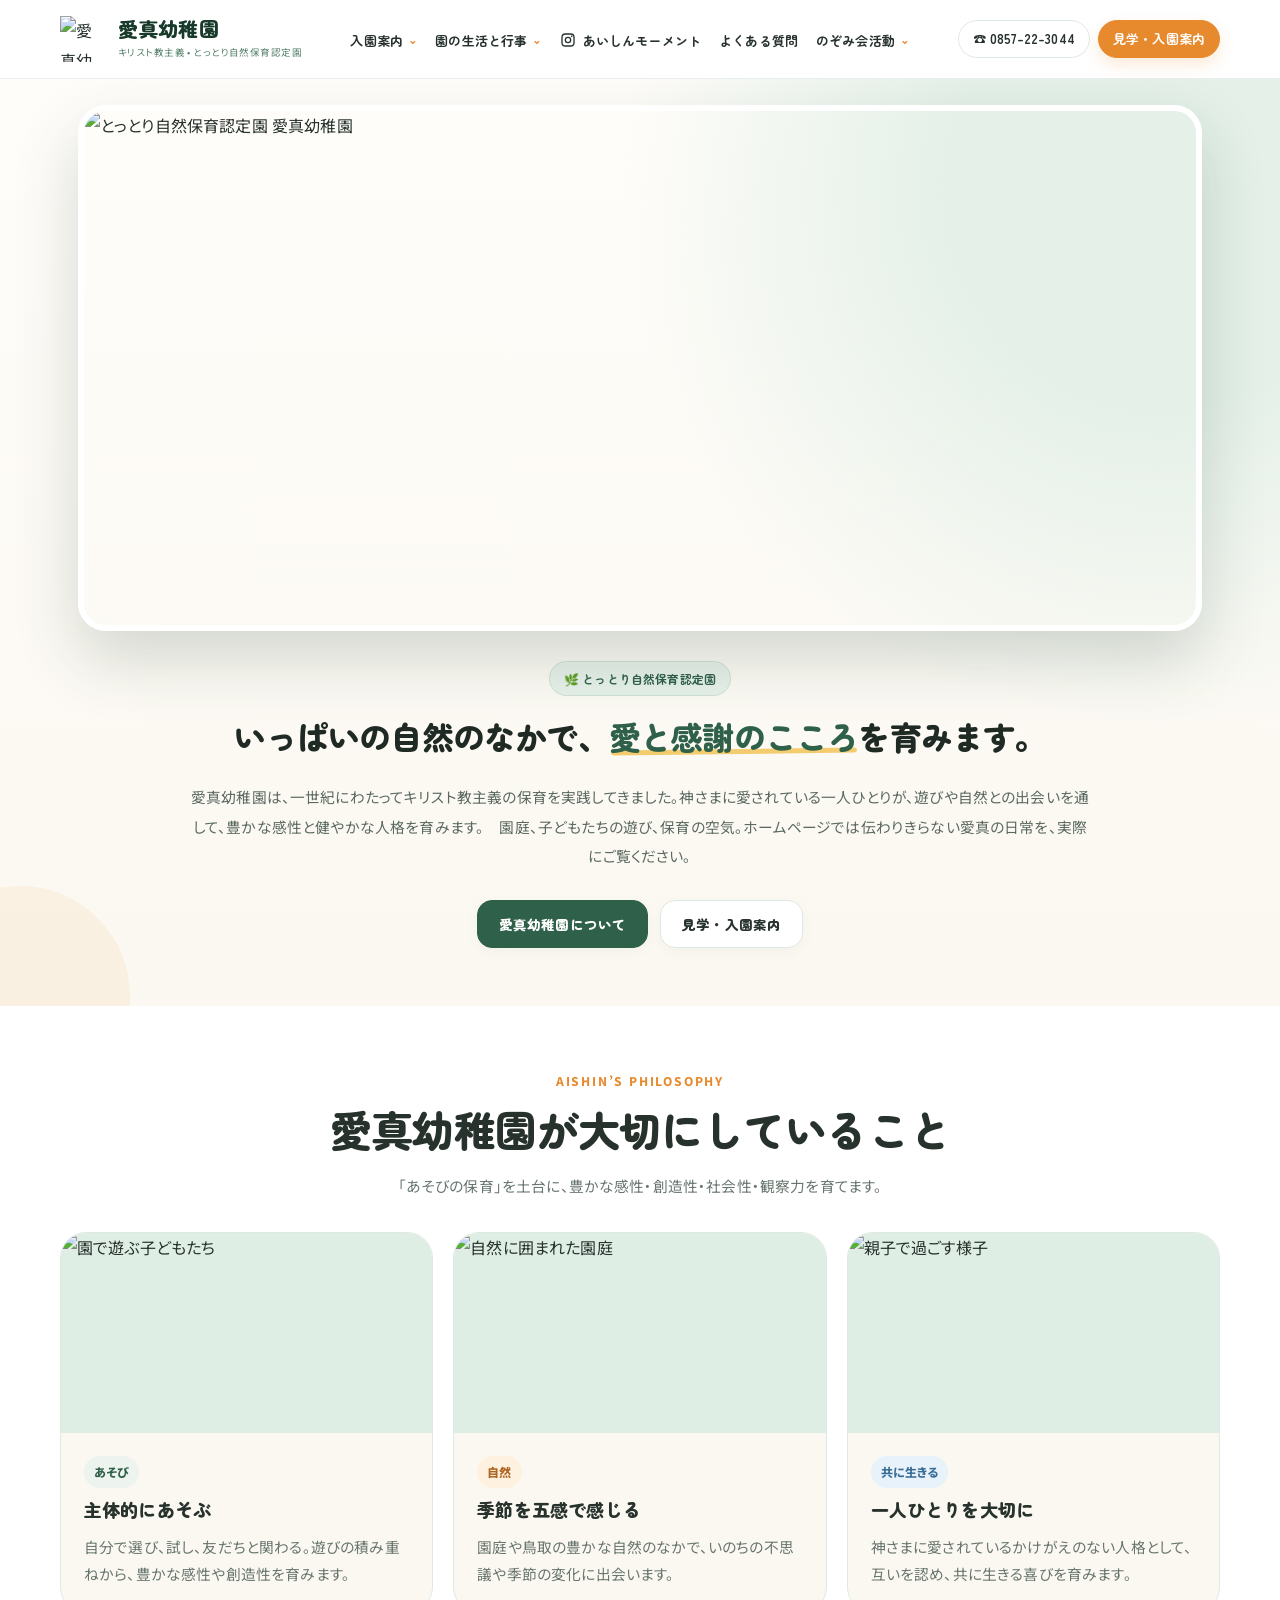
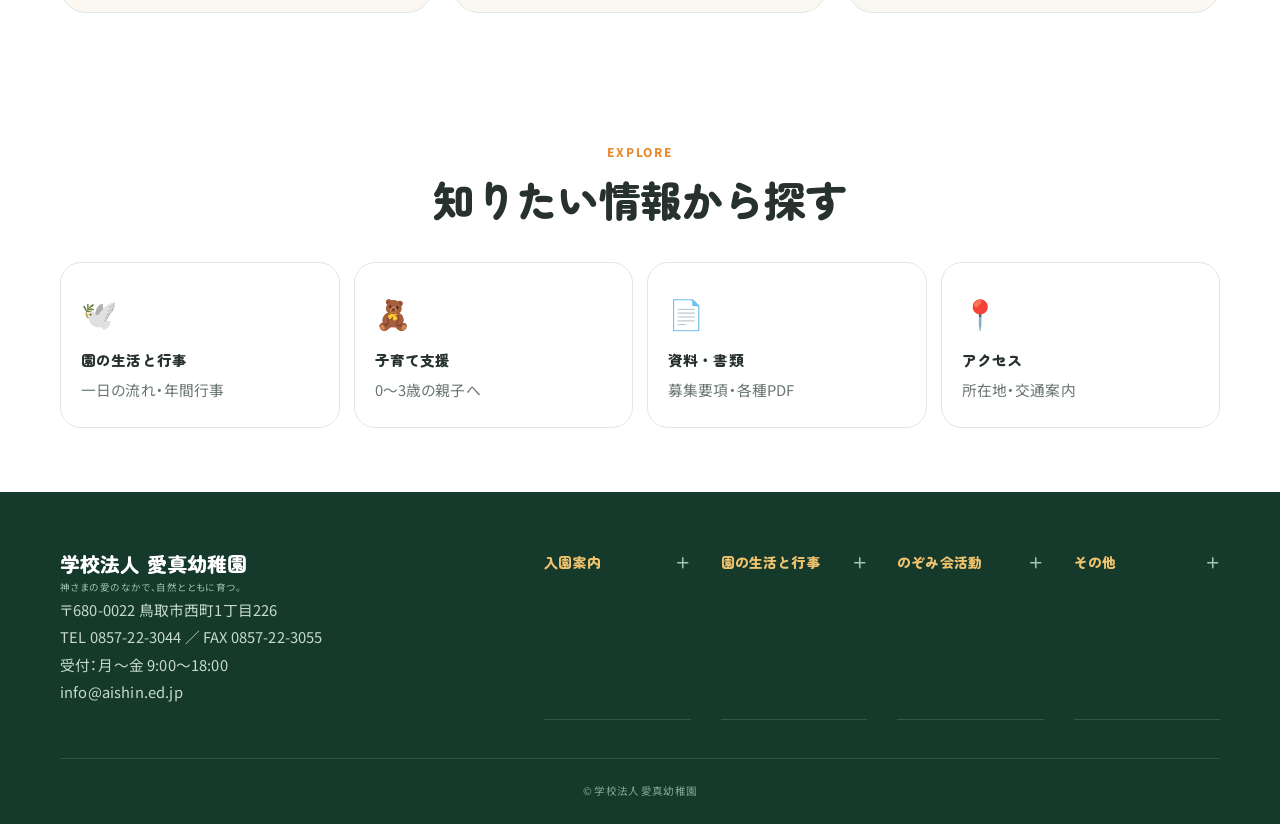
==== commit f229aa01: "Add files via upload" ====
--- a/index.html
+++ b/index.html
@@ -1,9 +1,8 @@
-<!doctype html><html lang="ja"><head><meta charset="utf-8"><meta name="viewport" content="width=device-width,initial-scale=1"><title>愛真幼稚園｜リニューアル・プロトタイプ</title><link rel="stylesheet" href="styles.css"></head><body>
-<div class="topbar"><b>PROTOTYPE</b> 愛真幼稚園 ホームページ・リニューアル案</div>
-<header class="header"><div class="container nav"><a class="brand" href="index.html"><div class="brandmark">愛</div><div><strong>愛真幼稚園</strong><small>キリスト教主義 • とっとり自然保育認定園</small></div></a><nav class="menu"><a class="" href="about.html">園について</a><a class="" href="life.html">園の生活</a><a class="" href="moments.html">あいしんモーメント</a><a class="" href="news.html">お知らせ</a><a class="" href="documents.html">資料・書類</a><a class="" href="admissions.html">入園案内</a></nav><div class="nav-actions"><a class="pill" href="tel:0857223044">☎ 0857-22-3044</a><a class="pill primary" href="admissions.html">見学・入園案内</a><button class="hamb" aria-label="メニュー">☰</button></div></div><div class="container mobile"><a href="about.html">園について</a><a href="life.html">園の生活</a><a href="moments.html">あいしんモーメント</a><a href="news.html">お知らせ</a><a href="documents.html">資料・書類</a><a href="admissions.html">入園案内</a><a href="playroom.html">子育て支援</a><a href="access.html">アクセス</a></div></header><main>
-<section class="hero"><div class="container hero-grid"><div><div class="eyebrow">🌿 1906年から続く、鳥取の幼稚園</div><h1 class="display"><span class="display-line">いっぱいの自然のなかで、</span><span class="display-line"><span class="accent-text">愛と感謝のこころ</span>を</span><span class="display-line">育みます。</span></h1><p class="lead">神さまによって造られ、愛されている、かけがえのない一人ひとり。遊びや自然、人との出会いを通して、豊かな感性と健やかな人格を育みます。</p><div class="hero-buttons"><a class="btn green" href="about.html">愛真幼稚園について</a><a class="btn" href="moments.html">📷 今日の愛真を見る</a></div></div><div class="photo-stack"><img class="main-photo" src="https://images.unsplash.com/photo-1503454537195-1dcabb73ffb9?auto=format&fit=crop&w=1000&q=85" alt="園で遊ぶ子どもたちのイメージ"><div class="float-card one"><span>🌲</span>自然保育認定園</div><div class="float-card two"><span>⛪</span>キリスト教主義保育</div></div></div></section>
-<section class="section white"><div class="container"><div class="section-title"><span class="kicker">Aishin’s Philosophy</span><h2>愛真幼稚園が大切にしていること</h2><p>「あそぶ」「感じる」「共に生きる」。日々の生活そのものを学びの場として大切にします。</p></div><div class="grid3"><article class="feature"><img src="https://images.unsplash.com/photo-1596461404969-9ae70f2830c1?auto=format&fit=crop&w=800&q=80"><div class="body"><span class="tag">あそび</span><h3>主体的にあそぶ</h3><p>自分で選び、試し、友だちと関わる。遊びの積み重ねから、感性・創造性・社会性を育みます。</p></div></article><article class="feature"><img src="https://images.unsplash.com/photo-1441974231531-c6227db76b6e?auto=format&fit=crop&w=800&q=80"><div class="body"><span class="tag orange">自然</span><h3>季節を五感で感じる</h3><p>園庭や鳥取の豊かな自然のなかで、いのちの不思議や季節の変化に出会います。</p></div></article><article class="feature"><img src="https://images.unsplash.com/photo-1516627145497-ae6968895b74?auto=format&fit=crop&w=800&q=80"><div class="body"><span class="tag blue">共に生きる</span><h3>一人ひとりを大切に</h3><p>違いを認め合い、支え合い、共に生きる喜びを知ることを保育の土台にします。</p></div></article></div></div></section>
-<section class="section"><div class="container"><div class="moments-head"><div><span class="kicker">Aishin Moment</span><h2>今日の愛真</h2><p>子どもたちの小さな発見や、季節の出来事を、写真とことばでお届けします。</p></div><a class="btn" href="moments.html">すべての投稿を見る →</a></div><div class="cards"><a class="post-card" href="moment-detail.html"><img src="https://images.unsplash.com/photo-1472898965229-f9b06b9c9bbe?auto=format&fit=crop&w=900&q=80"><div class="body"><div class="meta">2026.08.03 ・ 年中組</div><h3>水と泥と、夏の園庭</h3><p>暑い一日。水の流れを作ったり、泥の感触を楽しんだり、思いきり遊びました。</p><span class="more">続きを読む →</span></div></a><a class="post-card" href="moment-detail.html"><img src="https://images.unsplash.com/photo-1560785496-3c9d27877182?auto=format&fit=crop&w=900&q=80"><div class="body"><div class="meta">2026.07.29 ・ 行事</div><h3>みんなで夏のお楽しみ会</h3><p>いつもの園庭が少し特別な場所に。友だちや家族と夏のひとときを過ごしました。</p><span class="more">続きを読む →</span></div></a><a class="post-card" href="moment-detail.html"><img src="https://images.unsplash.com/photo-1604881991720-f91add269bed?auto=format&fit=crop&w=900&q=80"><div class="body"><div class="meta">2026.07.22 ・ 給食</div><h3>今日の給食、いただきます</h3><p>旬の食材を大切に。食べることを通して、自然の恵みと作ってくださる方に感謝します。</p><span class="more">続きを読む →</span></div></a></div></div></section>
+<!doctype html><html lang="ja"><head><meta charset="utf-8"><meta name="viewport" content="width=device-width,initial-scale=1"><title>愛真幼稚園｜鳥取のキリスト教主義幼稚園</title><link rel="stylesheet" href="styles.css"></head><body>
+<header class="header"><div class="container nav"><a class="brand" href="index.html"><img class="brand-logo" src="assets/header_logo.png" alt="愛真幼稚園"><div class="brand-copy"><strong>愛真幼稚園</strong><small>キリスト教主義 • とっとり自然保育認定園</small></div></a><nav class="menu" aria-label="メインメニュー"><div class="menu-group"><a class="menu-parent" href="guide.html">入園案内</a><div class="dropdown"><a href="greeting.html">園長あいさつ</a><a href="policy.html">教育方針</a><a href="history.html">沿革</a><a href="apply.html">募集要項</a><a href="request.html">資料請求</a><a href="information.html">情報公開</a></div></div><div class="menu-group"><a class="menu-parent" href="life.html">園の生活と行事</a><div class="dropdown"><a href="safe.html">安全・衛生について</a><a href="annual.html">年間行事予定</a><a href="schedule.html">一日の流れ</a><a href="lunch.html">給食</a><a href="map.html">園内探索マップ</a><a href="bus.html">通園バスコース</a></div></div><a class="menu-direct" href="album.html">あいしんモーメント</a><a class="menu-direct" href="faq.html">よくある質問</a><div class="menu-group"><a class="menu-parent" href="nozomikai.html">のぞみ会活動</a><div class="dropdown"><a href="millefeuille.html">ミルフィーユ</a><a href="candy.html">キャンディ</a><a href="olive.html">オリーブ</a><a href="sorairo.html">そらいろのたね</a><a href="tomsawyer.html">トムソーヤパパの会</a><a href="nozomikai-library.html">のぞみ会図書</a></div></div><a class="menu-direct" href="parent.html">在園中の保護者の皆様</a><a class="menu-direct" href="access.html">アクセス</a></nav><div class="nav-actions"><a class="pill" href="tel:0857223044">☎ 0857-22-3044</a><a class="pill primary" href="admissions.html">見学・入園案内</a><button class="hamb" aria-label="メニュー">☰</button></div></div><div class="container mobile"><details><summary>入園案内</summary><a href="guide.html">入園案内</a><a href="greeting.html">園長あいさつ</a><a href="policy.html">教育方針</a><a href="history.html">沿革</a><a href="apply.html">募集要項</a><a href="request.html">資料請求</a><a href="information.html">情報公開</a></details><details><summary>園の生活と行事</summary><a href="life.html">園の生活と行事</a><a href="safe.html">安全・衛生について</a><a href="annual.html">年間行事予定</a><a href="schedule.html">一日の流れ</a><a href="lunch.html">給食</a><a href="map.html">園内探索マップ</a><a href="bus.html">通園バスコース</a></details><a href="album.html">あいしんモーメント</a><a href="faq.html">よくある質問</a><details><summary>のぞみ会活動</summary><a href="nozomikai.html">のぞみ会活動</a><a href="millefeuille.html">ミルフィーユ</a><a href="candy.html">キャンディ</a><a href="olive.html">オリーブ</a><a href="sorairo.html">そらいろのたね</a><a href="tomsawyer.html">トムソーヤパパの会</a><a href="nozomikai-library.html">のぞみ会図書</a></details><a href="parent.html">在園中の保護者の皆様</a><a href="access.html">アクセス</a></div></header><main>
+<section class="hero"><div class="container hero-grid"><div><div class="eyebrow">🌿 とっとり自然保育認定園</div><h1 class="display"><span class="display-line">いっぱいの自然のなかで、</span><span class="display-line"><span class="accent-text">愛と感謝のこころ</span>を</span><span class="display-line">育みます。</span></h1><p class="lead">愛真幼稚園は、一世紀にわたってキリスト教主義の保育を実践してきました。神さまに愛されている一人ひとりが、遊びや自然との出会いを通して、豊かな感性と健やかな人格を育みます。</p><div class="hero-buttons"><a class="btn green" href="about.html">愛真幼稚園について</a><a class="btn" href="admissions.html">見学・入園案内</a></div></div><div class="photo-stack"><img class="main-photo" src="assets/guide_hero_01.webp" alt="自然に囲まれた愛真幼稚園の園庭"><div class="float-card one"><span>🌲</span>自然保育認定園</div><div class="float-card two"><span>⛪</span>キリスト教主義保育</div></div></div></section>
+<section class="section white"><div class="container"><div class="section-title"><span class="kicker">Aishin’s Philosophy</span><h2>愛真幼稚園が大切にしていること</h2><p>「あそびの保育」を土台に、豊かな感性・創造性・社会性・観察力を育てます。</p></div><div class="grid3"><article class="feature"><img src="assets/ouen_photo1.jpg" alt="園で遊ぶ子どもたち"><div class="body"><span class="tag">あそび</span><h3>主体的にあそぶ</h3><p>自分で選び、試し、友だちと関わる。遊びの積み重ねから、豊かな感性や創造性を育みます。</p></div></article><article class="feature"><img src="assets/guide_hero_01.webp" alt="自然に囲まれた園庭"><div class="body"><span class="tag orange">自然</span><h3>季節を五感で感じる</h3><p>園庭や鳥取の豊かな自然のなかで、いのちの不思議や季節の変化に出会います。</p></div></article><article class="feature"><img src="assets/ouen_photo2_01.jpg" alt="親子で過ごす様子"><div class="body"><span class="tag blue">共に生きる</span><h3>一人ひとりを大切に</h3><p>神さまに愛されているかけがえのない人格として、互いを認め、共に生きる喜びを育みます。</p></div></article></div></div></section>
+<section class="section"><div class="container"><div class="moments-head"><div><span class="kicker">Aishin Moment</span><h2>今日の愛真</h2><p>子どもたちの小さな発見や、季節の出来事を、写真とことばでお届けします。</p></div><a class="btn" href="moments.html">すべての投稿を見る →</a></div><div class="cards"><a class="post-card" href="moment-detail.html"><img src="assets/ouen_photo1.jpg"><div class="body"><div class="meta">2024.06.18 ・ 年中組</div><h3>笹取り＆笹巻き作り</h3><p>園外に出かけ、笹を取り、笹巻き作りを楽しみました。</p><span class="more">続きを読む →</span></div></a><a class="post-card" href="moment-detail.html"><img src="assets/ouen_photo2_01.jpg"><div class="body"><div class="meta">2026.07.15 ・ 子育て支援</div><h3>親子のふれあい教室・親子リズム体操</h3><p>プレイルームで親子一緒に体を動かします。</p><span class="more">続きを読む →</span></div></a><a class="post-card" href="moment-detail.html"><img src="assets/ouen_photo1.jpg"><div class="body"><div class="meta">2026.07.15 ・ 子育て支援</div><h3>プレイルーム給食試食会</h3><p>園の給食を親子で味わっていただきます。</p><span class="more">続きを読む →</span></div></a></div></div></section>
 <section class="section soft"><div class="container news-layout"><div><div class="section-title left"><span class="kicker">News</span><h2>園からのお知らせ</h2></div><div class="news-list"><a class="news-row" href="news.html"><time>2026.07.15</time><b>子育て支援</b><strong>プレイルーム 9月〜12月の開催について</strong></a><a class="news-row" href="news.html"><time>2026.07.15</time><b>イベント</b><strong>親子リズム体操のお知らせ</strong></a><a class="news-row" href="news.html"><time>2026.07.15</time><b>給食</b><strong>プレイルーム給食試食会について</strong></a></div></div><aside class="cta-panel"><h3>愛真幼稚園を<br>見に来ませんか？</h3><p>園庭、子どもたちの遊び、保育の空気。ホームページでは伝わりきらない愛真の日常を、実際にご覧ください。</p><a class="btn" href="admissions.html">園見学・入園案内</a></aside></div></section>
 <section class="section white"><div class="container"><div class="section-title"><span class="kicker">Explore</span><h2>知りたい情報から探す</h2></div><div class="quick"><a href="life.html"><span class="ico">🕊️</span><strong>園での一日</strong><small>一日の流れ・年間行事</small></a><a href="playroom.html"><span class="ico">🧸</span><strong>子育て支援</strong><small>0〜3歳の親子へ</small></a><a href="documents.html"><span class="ico">📄</span><strong>資料・書類</strong><small>募集要項・各種PDF</small></a><a href="access.html"><span class="ico">📍</span><strong>アクセス</strong><small>所在地・交通案内</small></a></div></div></section>
-</main><footer class="footer"><div class="container footer-grid"><div><div class="brand"><div class="brandmark" style="background:#e78a2e">愛</div><div><strong style="color:white">学校法人 愛真幼稚園</strong><small style="color:#9fc3b1">神さまの愛のなかで、自然とともに育つ。</small></div></div><p>〒680-xxxx 鳥取県鳥取市<br>TEL 0857-22-3044 ／ FAX 0857-22-3055<br>受付：月〜金 9:00〜18:00</p></div><div class="footer-links"><div><h4>園について</h4><a href="about.html">園長あいさつ</a><a href="about.html#policy">教育方針</a><a href="about.html#history">沿革</a></div><div><h4>園の生活</h4><a href="life.html">一日の流れ</a><a href="life.html#annual">年間行事</a><a href="documents.html">資料・書類</a></div><div><h4>ご案内</h4><a href="admissions.html">入園案内</a><a href="playroom.html">プレイルーム</a><a href="access.html">アクセス</a></div></div></div><div class="copy">Prototype for Aishin Kindergarten Renewal · 2026</div></footer><div class="proto"><b>試作版</b> — 内容・写真・機能は検討用です</div><script src="script.js"></script></body></html>+</main><footer class="footer"><div class="container footer-grid"><div><div class="brand"><div class="brand-copy"><strong style="color:white">学校法人 愛真幼稚園</strong><small style="color:#9fc3b1">神さまの愛のなかで、自然とともに育つ。</small></div></div><p>〒680-0022 鳥取市西町1丁目226<br>TEL 0857-22-3044 ／ FAX 0857-22-3055<br>受付：月〜金 9:00〜18:00</p></div><div class="footer-links"><div><h4>入園案内</h4><a href="guide.html">入園案内</a><a href="greeting.html">園長あいさつ</a><a href="policy.html">教育方針</a><a href="history.html">沿革</a><a href="apply.html">募集要項</a><a href="request.html">資料請求</a><a href="information.html">情報公開</a></div><div><h4>園の生活と行事</h4><a href="life.html">園の生活と行事</a><a href="safe.html">安全・衛生について</a><a href="annual.html">年間行事予定</a><a href="schedule.html">一日の流れ</a><a href="lunch.html">給食</a><a href="map.html">園内探索マップ</a><a href="bus.html">通園バスコース</a></div><div><h4>のぞみ会活動</h4><a href="nozomikai.html">のぞみ会活動</a><a href="millefeuille.html">ミルフィーユ</a><a href="candy.html">キャンディ</a><a href="olive.html">オリーブ</a><a href="sorairo.html">そらいろのたね</a><a href="tomsawyer.html">トムソーヤパパの会</a><a href="nozomikai-library.html">のぞみ会図書</a></div><div><h4>その他</h4><a href="album.html">あいしんモーメント</a><a href="faq.html">よくある質問</a><a href="parent.html">在園中の保護者の皆様</a><a href="access.html">アクセス</a><a href="tel:0857223044">お問い合わせ</a></div></div></div><div class="copy">© 学校法人 愛真幼稚園</div></footer><script src="official-content.js"></script><script src="script.js"></script></body></html>
--- a/styles.css
+++ b/styles.css
@@ -1,681 +1,215 @@
-/* ==========================================================================
-   愛真幼稚園 (Aishin Kindergarten) - Global Style System
-   ========================================================================== */
-
-/* --- 1. CSS Variables & Reset --- */
-:root {
-  --primary: #2e7d32;
-  --primary-hover: #1b5e20;
-  --accent-orange: #e78a2e;
-  --accent-blue: #3b82f6;
-  --bg-light: #f8faf9;
-  --bg-soft: #f0f7f4;
-  --text-main: #2d3748;
-  --text-muted: #64748b;
-  --border-light: #e2e8f0;
-  --white: #ffffff;
-  
-  --font-base: 'M PLUS Rounded 1c', -apple-system, BlinkMacSystemFont, 'Segoe UI', Roboto, sans-serif;
-  --font-accent: 'Kiwi Maru', serif;
-  
-  --shadow-sm: 0 2px 8px rgba(0,0,0,0.04);
-  --shadow-md: 0 8px 24px rgba(0,0,0,0.06);
-  --radius-sm: 8px;
-  --radius-md: 16px;
-  --radius-lg: 24px;
-}
-
-* {
-  box-sizing: border-box;
-  margin: 0;
-  padding: 0;
-}
-
-body {
-  font-family: var(--font-base);
-  color: var(--text-main);
-  background-color: var(--bg-light);
-  line-height: 1.7;
-  word-break: break-word;
-}
-
-a {
-  color: inherit;
-  text-decoration: none;
-}
-
-img {
-  max-width: 100%;
-  height: auto;
-  display: block;
-}
-
-/* --- 2. Layout & Container --- */
-.container {
-  width: 100%;
-  max-width: 1140px;
-  margin: 0 auto;
-  padding: 0 1.5rem;
-}
-
-.section {
-  padding: 4.5rem 0;
-}
-
-.section.white { background-color: var(--white); }
-.section.soft { background-color: var(--bg-soft); }
-
-/* --- 3. Topbar & Header Nav --- */
-.topbar {
-  background: var(--text-main);
-  color: var(--white);
-  text-align: center;
-  padding: 0.4rem 1rem;
-  font-size: 0.85rem;
-  letter-spacing: 0.05em;
-}
-
-.header {
-  background: var(--white);
-  border-bottom: 1px solid var(--border-light);
-  position: sticky;
-  top: 0;
-  z-index: 100;
-  box-shadow: var(--shadow-sm);
-}
-
-.nav {
-  display: flex;
-  align-items: center;
-  justify-content: space-between;
-  height: 80px;
-}
-
-.brand {
-  display: flex;
-  align-items: center;
-  gap: 0.75rem;
-}
-
-.brandmark {
-  width: 44px;
-  height: 44px;
-  background: var(--primary);
-  color: var(--white);
-  font-family: var(--font-accent);
-  font-size: 1.5rem;
-  font-weight: 700;
-  border-radius: 50%;
-  display: flex;
-  align-items: center;
-  justify-content: center;
-}
-
-.brand strong {
-  display: block;
-  font-size: 1.25rem;
-  color: var(--text-main);
-  line-height: 1.2;
-}
-
-.brand small {
-  display: block;
-  font-size: 0.75rem;
-  color: var(--text-muted);
-}
-
-.menu {
-  display: flex;
-  gap: 1.5rem;
-}
-
-.menu a {
-  font-weight: 500;
-  font-size: 0.95rem;
-  color: var(--text-main);
-  transition: color 0.2s;
-  padding: 0.5rem 0;
-  border-bottom: 2px solid transparent;
-}
-
-.menu a:hover,
-.menu a.active {
-  color: var(--primary);
-  border-bottom-color: var(--primary);
-}
-
-.nav-actions {
-  display: flex;
-  align-items: center;
-  gap: 0.75rem;
-}
-
-.pill {
-  padding: 0.5rem 1rem;
-  border-radius: 99px;
-  font-size: 0.85rem;
-  font-weight: 700;
-  background: var(--bg-soft);
-  color: var(--primary);
-}
-
-.pill.primary {
-  background: var(--primary);
-  color: var(--white);
-}
-
-.hamb {
-  display: none;
-  background: none;
-  border: none;
-  font-size: 1.5rem;
-  cursor: pointer;
-  color: var(--text-main);
-}
-
-.container.mobile {
-  display: none;
-}
-
-/* --- 4. Hero Section --- */
-.hero {
-  padding: 4rem 0 5rem;
-  background: linear-gradient(180deg, var(--white) 0%, var(--bg-soft) 100%);
-  overflow: hidden;
-}
-
-.hero-grid {
-  display: grid;
-  grid-template-columns: 1.1fr 0.9fr;
-  gap: 3.5rem;
-  align-items: center;
-}
-
-.eyebrow {
-  display: inline-block;
-  background: var(--white);
-  padding: 0.4rem 1rem;
-  border-radius: 99px;
-  font-size: 0.9rem;
-  font-weight: 700;
-  color: var(--primary);
-  box-shadow: var(--shadow-sm);
-  margin-bottom: 1.25rem;
-}
-
-.display {
-  font-family: var(--font-accent);
-  font-size: 2.5rem;
-  line-height: 1.35;
-  color: var(--text-main);
-  margin-bottom: 1.5rem;
-}
-
-.display-line {
-  display: block;
-}
-
-.accent-text {
-  color: var(--primary);
-  background: linear-gradient(transparent 60%, #c8e6c9 60%);
-}
-
-.lead {
-  font-size: 1.05rem;
-  color: var(--text-muted);
-  margin-bottom: 2rem;
-}
-
-.hero-buttons {
-  display: flex;
-  gap: 1rem;
-}
-
-.btn {
-  display: inline-flex;
-  align-items: center;
-  justify-content: center;
-  padding: 0.85rem 1.75rem;
-  border-radius: var(--radius-md);
-  font-weight: 700;
-  font-size: 0.95rem;
-  background: var(--white);
-  color: var(--text-main);
-  border: 1px solid var(--border-light);
-  box-shadow: var(--shadow-sm);
-  transition: all 0.2s ease;
-}
-
-.btn:hover {
-  transform: translateY(-2px);
-  box-shadow: var(--shadow-md);
-}
-
-.btn.green {
-  background: var(--primary);
-  color: var(--white);
-  border-color: var(--primary);
-}
-
-.btn.green:hover {
-  background: var(--primary-hover);
-}
-
-.photo-stack {
-  position: relative;
-}
-
-.main-photo {
-  border-radius: var(--radius-lg);
-  box-shadow: var(--shadow-md);
-  object-fit: cover;
-  width: 100%;
-  height: 380px;
-}
-
-.float-card {
-  position: absolute;
-  background: var(--white);
-  padding: 0.75rem 1.25rem;
-  border-radius: 99px;
-  font-size: 0.85rem;
-  font-weight: 700;
-  box-shadow: var(--shadow-md);
-  display: flex;
-  align-items: center;
-  gap: 0.5rem;
-}
-
-.float-card.one { top: -15px; left: -15px; }
-.float-card.two { bottom: -15px; right: -15px; }
-
-/* --- 5. Section Titles & Philosophy --- */
-.section-title {
-  text-align: center;
-  margin-bottom: 3rem;
-}
-
-.section-title.left {
-  text-align: left;
-}
-
-.kicker {
-  font-size: 0.85rem;
-  font-weight: 700;
-  text-transform: uppercase;
-  letter-spacing: 0.1em;
-  color: var(--primary);
-  display: block;
-  margin-bottom: 0.5rem;
-}
-
-.section-title h2 {
-  font-family: var(--font-accent);
-  font-size: 2rem;
-  color: var(--text-main);
-  margin-bottom: 0.5rem;
-}
-
-.section-title p {
-  color: var(--text-muted);
-}
-
-.grid3 {
-  display: grid;
-  grid-template-columns: repeat(3, 1fr);
-  gap: 2rem;
-}
-
-.feature {
-  background: var(--white);
-  border-radius: var(--radius-md);
-  overflow: hidden;
-  border: 1px solid var(--border-light);
-  transition: transform 0.2s, box-shadow 0.2s;
-}
-
-.feature:hover {
-  transform: translateY(-4px);
-  box-shadow: var(--shadow-md);
-}
-
-.feature img {
-  width: 100%;
-  height: 200px;
-  object-fit: cover;
-}
-
-.feature .body {
-  padding: 1.5rem;
-}
-
-.tag {
-  display: inline-block;
-  padding: 0.2rem 0.6rem;
-  border-radius: 4px;
-  font-size: 0.75rem;
-  font-weight: 700;
-  background: #e8f5e9;
-  color: var(--primary);
-  margin-bottom: 0.75rem;
-}
-
-.tag.orange { background: #fff3e0; color: #e65100; }
-.tag.blue { background: #e3f2fd; color: #1565c0; }
-
-.feature h3 {
-  font-size: 1.2rem;
-  margin-bottom: 0.5rem;
-}
-
-.feature p {
-  font-size: 0.9rem;
-  color: var(--text-muted);
-}
-
-/* --- 6. Aishin Moment (Gallery Cards) --- */
-.moments-head {
-  display: flex;
-  justify-content: space-between;
-  align-items: flex-end;
-  margin-bottom: 2.5rem;
-}
-
-.cards {
-  display: grid;
-  grid-template-columns: repeat(3, 1fr);
-  gap: 2rem;
-}
-
-.post-card {
-  background: var(--white);
-  border-radius: var(--radius-md);
-  overflow: hidden;
-  box-shadow: var(--shadow-sm);
-  transition: all 0.2s ease;
-  border: 1px solid var(--border-light);
-}
-
-.post-card:hover {
-  transform: translateY(-4px);
-  box-shadow: var(--shadow-md);
-}
-
-.post-card img {
-  width: 100%;
-  height: 200px;
-  object-fit: cover;
-}
-
-.post-card .body {
-  padding: 1.25rem;
-}
-
-.post-card .meta {
-  font-size: 0.8rem;
-  color: var(--text-muted);
-  margin-bottom: 0.5rem;
-}
-
-.post-card h3 {
-  font-size: 1.1rem;
-  margin-bottom: 0.5rem;
-  color: var(--text-main);
-}
-
-.post-card p {
-  font-size: 0.875rem;
-  color: var(--text-muted);
-  margin-bottom: 1rem;
-}
-
-.post-card .more {
-  font-size: 0.85rem;
-  font-weight: 700;
-  color: var(--primary);
-}
-
-/* --- 7. News & CTA Panel --- */
-.news-layout {
-  display: grid;
-  grid-template-columns: 1.2fr 0.8fr;
-  gap: 3rem;
-  align-items: start;
-}
-
-.news-list {
-  background: var(--white);
-  border-radius: var(--radius-md);
-  border: 1px solid var(--border-light);
-  overflow: hidden;
-}
-
-.news-row {
-  display: flex;
-  align-items: center;
-  gap: 1rem;
-  padding: 1.25rem 1.5rem;
-  border-bottom: 1px solid var(--border-light);
-  transition: background 0.2s;
-}
-
-.news-row:last-child {
-  border-bottom: none;
-}
-
-.news-row:hover {
-  background: var(--bg-soft);
-}
-
-.news-row time {
-  font-size: 0.85rem;
-  color: var(--text-muted);
-}
-
-.news-row b {
-  font-size: 0.75rem;
-  padding: 0.2rem 0.5rem;
-  border-radius: 4px;
-  background: var(--bg-soft);
-  color: var(--primary);
-}
-
-.news-row strong {
-  font-size: 0.95rem;
-  font-weight: 500;
-  color: var(--text-main);
-}
-
-/* CTA Panel Fine-Tuning */
-.cta-panel {
-  background: var(--white) !important;
-  color: var(--text-main) !important;
-  padding: 2.5rem 2rem;
-  border-radius: var(--radius-lg);
-  box-shadow: var(--shadow-md);
-  border: 1px solid var(--border-light);
-}
-
-.cta-panel h3 {
-  color: var(--text-main) !important;
-  font-size: 1.6rem;
-  font-weight: 700;
-  line-height: 1.35;
-  margin-bottom: 0.8rem;
-}
-
-.cta-panel p {
-  color: var(--text-muted) !important;
-  font-size: 0.95rem;
-  line-height: 1.6;
-  margin-bottom: 1.5rem;
-}
-
-.cta-panel .btn.primary-cta {
-  display: inline-block;
-  background-color: var(--primary);
-  color: var(--white) !important;
-  padding: 0.85rem 1.6rem;
-  border-radius: 99px;
-  font-weight: 700;
-  text-decoration: none;
-  transition: all 0.2s ease;
-  box-shadow: 0 4px 12px rgba(46, 125, 50, 0.25);
-}
-
-.cta-panel .btn.primary-cta:hover {
-  background-color: var(--primary-hover);
-  transform: translateY(-2px);
-}
-
-/* --- 8. Quick Links (Explore) --- */
-.quick {
-  display: grid;
-  grid-template-columns: repeat(4, 1fr);
-  gap: 1.5rem;
-}
-
-.quick a {
-  background: var(--bg-light);
-  padding: 1.5rem;
-  border-radius: var(--radius-md);
-  text-align: center;
-  border: 1px solid var(--border-light);
-  transition: all 0.2s ease;
-}
-
-.quick a:hover {
-  background: var(--white);
-  transform: translateY(-3px);
-  box-shadow: var(--shadow-md);
-}
-
-.quick .ico {
-  font-size: 2rem;
-  display: block;
-  margin-bottom: 0.5rem;
-}
-
-.quick strong {
-  display: block;
-  font-size: 1.05rem;
-  color: var(--text-main);
-  margin-bottom: 0.25rem;
-}
-
-.quick small {
-  color: var(--text-muted);
-  font-size: 0.8rem;
-}
-
-/* --- 9. Footer --- */
-.footer {
-  background: #1e293b;
-  color: #cbd5e1;
-  padding: 4rem 0 2rem;
-}
-
-.footer-grid {
-  display: grid;
-  grid-template-columns: 1.2fr 1.8fr;
-  gap: 3rem;
-  margin-bottom: 3rem;
-}
-
-.footer .brand {
-  margin-bottom: 1rem;
-}
-
-.footer p {
-  font-size: 0.9rem;
-  line-height: 1.6;
-}
-
-.footer-links {
-  display: grid;
-  grid-template-columns: repeat(3, 1fr);
-  gap: 2rem;
-}
-
-.footer-links h4 {
-  color: var(--white);
-  font-size: 0.95rem;
-  margin-bottom: 1rem;
-}
-
-.footer-links a {
-  display: block;
-  font-size: 0.875rem;
-  color: #94a3b8;
-  margin-bottom: 0.5rem;
-  transition: color 0.2s;
-}
-
-.footer-links a:hover {
-  color: var(--white);
-}
-
-.copy {
-  text-align: center;
-  font-size: 0.8rem;
-  color: #64748b;
-  padding-top: 2rem;
-  border-top: 1px solid #334155;
-}
-
-.proto {
-  background: #fef3c7;
-  color: #92400e;
-  text-align: center;
-  padding: 0.5rem;
-  font-size: 0.85rem;
-}
-
-/* --- 10. Responsive Media Queries --- */
-@media (max-width: 992px) {
-  .hero-grid, .news-layout, .footer-grid {
-    grid-template-columns: 1fr;
-  }
-
-  .grid3, .cards, .quick {
-    grid-template-columns: repeat(2, 1fr);
-  }
-
-  .menu {
-    display: none;
-  }
-
-  .hamb {
-    display: block;
-  }
-
-  .container.mobile {
-    display: flex;
-    flex-wrap: wrap;
-    gap: 0.75rem;
-    padding: 1rem 1.5rem;
-    background: var(--bg-soft);
-    border-top: 1px solid var(--border-light);
-  }
-
-  .container.mobile a {
-    font-size: 0.85rem;
-    background: var(--white);
-    padding: 0.4rem 0.8rem;
-    border-radius: 99px;
-  }
-}
-
-@media (max-width: 600px) {
-  .grid3, .cards, .quick, .footer-links {
-    grid-template-columns: 1fr;
-  }
-
-  .display {
-    font-size: 1.8rem;
-  }
-
-  .hero-buttons {
-    flex-direction: column;
-  }
-}
+@import url('https://fonts.googleapis.com/css2?family=Kiwi+Maru:wght@500;700&family=Noto+Sans+JP:wght@400;500;600;700;800&family=Zen+Maru+Gothic:wght@500;700;900&display=swap');
+:root{--green:#2f6049;--green2:#214737;--green3:#173a2a;--mint:#e9f2ed;--mint2:#d7e9df;--amber:#e78a2e;--cream:#fbf8f1;--paper:#fffdfa;--ink:#27322d;--muted:#68766f;--white:#fff;--line:#dfe9e3;--shadow-sm:0 8px 24px rgba(39,73,56,.07);--shadow:0 18px 48px rgba(39,73,56,.11)}
+*{box-sizing:border-box}html{scroll-behavior:smooth}body{margin:0;font-family:'Noto Sans JP',sans-serif;color:var(--ink);background:var(--cream);line-height:1.85;letter-spacing:.01em;font-feature-settings:"palt" 1;-webkit-font-smoothing:antialiased;line-break:strict;word-break:normal;overflow-wrap:break-word}a{color:inherit;text-decoration:none}img{max-width:100%;display:block}button,input,select,textarea{font:inherit}h1,h2,h3,h4,p{margin-block-start:0}h1,h2,h3{line-break:strict;text-wrap:balance}p{line-break:strict;text-wrap:pretty}.container{width:min(1160px,calc(100% - 44px));margin:auto}
+.topbar{background:var(--green2);color:#f4fbf7;font-size:11.5px;text-align:center;padding:8px 14px;letter-spacing:.02em}.topbar b{background:#f3c766;color:#2d3b31;padding:3px 9px;border-radius:99px;margin-right:8px;font-size:9.5px;letter-spacing:.08em}
+.header{position:sticky;top:0;z-index:50;background:rgba(255,255,255,.96);backdrop-filter:blur(16px);border-bottom:1px solid rgba(47,96,73,.10)}.nav{min-height:78px;display:flex;align-items:center;justify-content:space-between;gap:22px}.brand{display:flex;align-items:center;gap:12px;min-width:205px;flex-shrink:0}.brandmark{width:46px;height:46px;border-radius:15px;background:var(--green);display:grid;place-items:center;color:white;font:900 21px 'Zen Maru Gothic';box-shadow:0 8px 18px rgba(47,96,73,.20)}.brand strong{font:900 20px/1.15 'Zen Maru Gothic';display:block;color:var(--green3);white-space:nowrap}.brand small{display:block;margin-top:4px;font-size:9.5px;color:#56816b;letter-spacing:.045em;white-space:nowrap}.menu{display:flex;align-items:center;justify-content:center;gap:17px;font:700 12.5px/1 'Zen Maru Gothic';white-space:nowrap;min-width:0}.menu a{position:relative;padding:30px 0 28px}.menu a:after{content:"";position:absolute;left:20%;right:20%;bottom:19px;height:2px;border-radius:99px;background:transparent}.menu a:hover,.menu a.active{color:var(--green)}.menu a:hover:after,.menu a.active:after{background:#e2a447}.nav-actions{display:flex;align-items:center;gap:8px;flex-shrink:0}.pill{display:inline-flex;align-items:center;justify-content:center;gap:7px;border-radius:999px;padding:10px 14px;font:700 11.5px/1.2 'Zen Maru Gothic';border:1px solid var(--line);background:white;white-space:nowrap}.pill.primary{background:var(--amber);color:white;border-color:var(--amber);box-shadow:0 7px 16px rgba(231,138,46,.18)}.hamb{display:none;border:0;background:var(--mint);width:44px;height:44px;border-radius:14px;font-size:20px}.mobile{display:none;padding:0 0 18px}.mobile a{display:block;padding:12px 4px;border-bottom:1px solid var(--line);font-weight:700}
+.hero{position:relative;overflow:hidden;padding:74px 0 94px;background:radial-gradient(circle at 91% 12%,#e4f0e8 0,#e4f0e8 15%,transparent 38%),linear-gradient(180deg,#fffdfa 0%,var(--cream) 100%)}.hero-grid{display:grid;grid-template-columns:minmax(0,1.06fr) minmax(390px,.94fr);gap:70px;align-items:center}.hero-copy{max-width:680px}.eyebrow{display:inline-flex;align-items:center;gap:8px;background:#e7f1ea;color:var(--green);padding:8px 14px;border-radius:999px;font:700 12px 'Zen Maru Gothic';border:1px solid #cfe1d6;margin-bottom:20px}.display{font:900 clamp(40px,4.65vw,59px)/1.38 'Zen Maru Gothic';letter-spacing:-.025em;margin:0 0 24px;color:#202a25}.display-line{display:block}.accent-text{color:var(--green);position:relative;display:inline-block;z-index:0}.accent-text:after{content:"";position:absolute;left:2px;right:2px;bottom:.11em;height:.17em;background:#f3cc70;border-radius:99px;z-index:-1;transform:rotate(-.7deg)}.lead{font-size:16px;line-height:2;color:#5a6961;max-width:620px;margin:0}.hero-buttons{display:flex;gap:12px;flex-wrap:wrap;margin-top:30px}.btn{display:inline-flex;align-items:center;justify-content:center;gap:8px;min-height:48px;padding:13px 21px;border-radius:15px;font:800 13.5px/1.35 'Zen Maru Gothic';border:1px solid var(--line);background:#fff;box-shadow:0 4px 14px rgba(0,0,0,.035);transition:.2s}.btn:hover{transform:translateY(-2px);box-shadow:var(--shadow-sm)}.btn.green{background:var(--green);color:white;border-color:var(--green)}.photo-stack{position:relative;padding:18px}.main-photo{height:468px;border-radius:34px;object-fit:cover;width:100%;box-shadow:0 28px 64px rgba(34,65,50,.19);border:6px solid white}.float-card{position:absolute;display:flex;align-items:center;background:rgba(255,255,255,.96);backdrop-filter:blur(10px);border:1px solid #e5ede8;border-radius:18px;padding:12px 15px;box-shadow:var(--shadow-sm);font:700 11.5px/1.4 'Zen Maru Gothic';white-space:nowrap}.float-card.one{top:0;left:-6px}.float-card.two{bottom:2px;right:-4px}.float-card span{font-size:19px;margin-right:7px}
+.section{padding:82px 0}.section.white{background:white}.section.soft{background:#eef5f1}.section-title{text-align:center;max-width:700px;margin:0 auto 42px}.section-title.left{text-align:left;margin-left:0}.kicker{display:block;color:var(--amber);text-transform:uppercase;letter-spacing:.15em;font-size:10.5px;font-weight:800;margin-bottom:6px}.section-title h2{font:900 clamp(27px,3.2vw,38px)/1.45 'Zen Maru Gothic';margin:0 0 12px;letter-spacing:-.015em}.section-title p{color:var(--muted);margin:0;line-height:1.9}.grid3{display:grid;grid-template-columns:repeat(3,minmax(0,1fr));gap:24px;align-items:stretch}.feature{background:var(--cream);border:1px solid var(--line);border-radius:26px;overflow:hidden;transition:.25s;display:flex;flex-direction:column;min-height:100%}.feature:hover{transform:translateY(-4px);box-shadow:var(--shadow)}.feature img{height:200px;width:100%;object-fit:cover}.feature .body{padding:23px 23px 25px;display:flex;flex-direction:column;flex:1}.feature h3{font:900 18px/1.55 'Zen Maru Gothic';margin:8px 0 9px}.feature p{font-size:13px;color:var(--muted);margin:0}.tag{display:inline-flex;align-self:flex-start;padding:5px 10px;background:#edf4ef;color:var(--green);border-radius:99px;font-size:10.5px;font-weight:800}.tag.orange{background:#fff1df;color:#ad6420}.tag.blue{background:#e8f2fb;color:#3a6d95}
+.moments-head{display:flex;justify-content:space-between;align-items:flex-end;gap:28px;margin-bottom:30px}.moments-head>div{max-width:650px}.moments-head h2{font:900 34px/1.45 'Zen Maru Gothic';margin:0 0 8px}.moments-head p{margin:0;color:var(--muted)}.cards{display:grid;grid-template-columns:repeat(3,minmax(0,1fr));gap:24px;align-items:stretch}.post-card{background:white;border-radius:25px;overflow:hidden;border:1px solid #e7eeea;box-shadow:0 6px 18px rgba(36,60,48,.055);transition:.25s;display:flex;flex-direction:column;min-height:100%}.post-card:hover{transform:translateY(-4px);box-shadow:var(--shadow)}.post-card img{height:228px;width:100%;object-fit:cover}.post-card .body{padding:22px;display:flex;flex-direction:column;flex:1}.meta{font-size:10.5px;color:var(--amber);font-weight:800;letter-spacing:.02em}.post-card h3{font:900 18px/1.62 'Zen Maru Gothic';margin:8px 0 8px;min-height:3.25em}.post-card p{font-size:12.5px;line-height:1.8;color:var(--muted);margin:0;flex:1}.more{display:inline-flex;margin-top:17px;color:var(--green);font:800 11.5px 'Zen Maru Gothic'}
+.news-layout{display:grid;grid-template-columns:minmax(0,1.18fr) minmax(320px,.82fr);gap:34px;align-items:stretch}.news-list{background:white;border-radius:25px;padding:8px 26px;border:1px solid var(--line)}.news-row{display:grid;grid-template-columns:102px 92px minmax(0,1fr);gap:16px;align-items:center;padding:19px 0;border-bottom:1px solid #edf1ee}.news-row:last-child{border:0}.news-row time{font-size:11.5px;color:#7d8982;white-space:nowrap}.news-row b{font-size:10.5px;color:var(--green);background:var(--mint);padding:5px 9px;border-radius:99px;text-align:center;white-space:nowrap}.news-row strong{font-size:13.5px;line-height:1.65;font-weight:700}.cta-panel{border-radius:27px;background:var(--green2);color:#fff;padding:32px;position:relative;overflow:hidden;display:flex;flex-direction:column;justify-content:center}.cta-panel:after{content:"🌿";position:absolute;font-size:118px;right:-9px;bottom:-34px;opacity:.07}.cta-panel h3{font:900 24px/1.55 'Zen Maru Gothic';margin:0 0 11px}.cta-panel p{color:#d8e6df;font-size:12.5px;line-height:1.9;margin:0}.cta-panel .btn{margin-top:18px;align-self:flex-start}.quick{display:grid;grid-template-columns:repeat(4,minmax(0,1fr));gap:16px}.quick a{background:white;border:1px solid var(--line);border-radius:21px;padding:23px 20px;display:flex;flex-direction:column;gap:6px;transition:.2s;min-height:145px}.quick a:hover{transform:translateY(-3px);box-shadow:var(--shadow-sm)}.quick .ico{font-size:29px;margin-bottom:3px}.quick strong{font:800 14.5px/1.5 'Zen Maru Gothic'}.quick small{color:var(--muted);font-size:11.5px}
+.footer{background:#15392b;color:white;padding:60px 0 24px}.footer-grid{display:grid;grid-template-columns:1.15fr 1.85fr;gap:64px;padding-bottom:38px;border-bottom:1px solid rgba(255,255,255,.12)}.footer p,.footer a{color:#c7dad1;font-size:11.5px;line-height:1.85}.footer h4{font:800 12.5px 'Zen Maru Gothic';color:#efc36e;margin:0 0 11px}.footer-links{display:grid;grid-template-columns:repeat(3,1fr);gap:24px}.footer-links a{display:block;margin:7px 0}.copy{text-align:center;font-size:10.5px;color:#7fac97;padding-top:22px}
+.page-hero{padding:66px 0 50px;background:linear-gradient(135deg,#edf5f0,#fff9ed)}.crumb{font-size:10.5px;color:#7b8d83;margin-bottom:11px}.page-hero h1{font:900 clamp(34px,4.5vw,50px)/1.45 'Zen Maru Gothic';margin:0 0 10px}.page-hero p{color:var(--muted);max-width:720px;margin:0;line-height:1.9}.subnav{display:flex;flex-wrap:wrap;gap:9px;margin-top:25px}.subnav a{background:white;border:1px solid var(--line);border-radius:99px;padding:8px 13px;font-size:11.5px;font-weight:700}.content-grid{display:grid;grid-template-columns:260px minmax(0,1fr);gap:44px}.side{position:sticky;top:100px;height:max-content;background:white;border:1px solid var(--line);border-radius:21px;padding:13px}.side a{display:block;padding:11px 13px;border-radius:12px;font:700 12.5px/1.5 'Zen Maru Gothic'}.side a:hover,.side a.active{background:var(--mint);color:var(--green)}.article{background:white;border:1px solid #e6eee9;border-radius:28px;padding:38px}.article h2{font:900 28px/1.5 'Zen Maru Gothic';margin-top:0}.article h3{font:900 19px/1.6 'Zen Maru Gothic';margin-top:34px}.article p{color:#56665e;line-height:1.95}.quote{background:#f0f6f2;border-left:5px solid var(--green);padding:18px 20px;border-radius:0 18px 18px 0;font:700 14.5px/2 'Kiwi Maru';color:#315641}.timeline{display:grid;gap:14px}.time-item{display:grid;grid-template-columns:86px 1fr;gap:16px;padding:15px;border-radius:17px;background:#f8fbf9}.time-item b{color:var(--green);font:800 13.5px 'Zen Maru Gothic'}.time-item h4{margin:0;font:800 14.5px 'Zen Maru Gothic'}.time-item p{margin:4px 0 0;font-size:11.5px}.filters{display:flex;flex-wrap:wrap;gap:8px;margin-bottom:27px}.filter{border:1px solid var(--line);background:white;padding:8px 13px;border-radius:99px;font-weight:700;font-size:11.5px;cursor:pointer}.filter.active{background:var(--green);color:white;border-color:var(--green)}.archive{display:grid;grid-template-columns:repeat(3,minmax(0,1fr));gap:24px}.archive .post-card[hidden]{display:none}.pagination{display:flex;justify-content:center;gap:8px;margin-top:34px}.pagination span{width:38px;height:38px;border-radius:12px;background:white;border:1px solid var(--line);display:grid;place-items:center;font-weight:700}.pagination .on{background:var(--green);color:white}.docs{display:grid;gap:14px}.doc{display:grid;grid-template-columns:54px minmax(0,1fr) auto;gap:16px;align-items:center;background:white;border:1px solid var(--line);border-radius:18px;padding:16px 18px}.doc-ico{width:54px;height:54px;border-radius:15px;background:#fff0df;display:grid;place-items:center;font-size:25px}.doc h3{font:800 15px/1.55 'Zen Maru Gothic';margin:0 0 3px}.doc small{color:var(--muted)}.download{background:var(--mint);color:var(--green);padding:9px 13px;border-radius:12px;font:800 12px 'Zen Maru Gothic';white-space:nowrap}.months{display:grid;grid-template-columns:repeat(4,minmax(0,1fr));gap:14px}.month{background:white;border:1px solid var(--line);border-radius:20px;padding:18px}.month strong{font:900 21px 'Zen Maru Gothic';color:var(--green)}.month p{font-size:12px;color:var(--muted);margin:7px 0 0}.notice{background:#fff7e9;border:1px solid #f2d5a1;border-radius:18px;padding:16px 18px;color:#775424;font-size:13px}.proto{position:fixed;right:16px;bottom:16px;background:#1d4a38;color:#fff;border:1px solid rgba(255,255,255,.2);box-shadow:0 12px 34px rgba(0,0,0,.2);border-radius:16px;padding:9px 13px;font-size:10.5px;z-index:60}.proto b{color:#f3ca79}
+@media(max-width:1100px){.menu{gap:12px;font-size:11.5px}.nav-actions .pill:not(.primary){display:none}}
+@media(max-width:980px){.menu{display:none}.hamb{display:block}.mobile.open{display:block}.hero-grid,.news-layout,.footer-grid,.content-grid{grid-template-columns:1fr}.hero{padding-top:48px}.hero-copy{max-width:760px}.photo-stack{max-width:650px;margin:8px auto 0}.grid3,.cards,.archive{grid-template-columns:repeat(2,minmax(0,1fr))}.quick,.months{grid-template-columns:repeat(2,minmax(0,1fr))}.side{position:static;display:grid;grid-template-columns:repeat(2,1fr)}}
+@media(max-width:640px){.container{width:min(100% - 30px,1160px)}.nav{min-height:68px}.brand small{display:none}.brand{min-width:0}.brand strong{font-size:18px}.topbar{font-size:10.5px}.nav-actions .pill.primary{display:none}.hero-grid{gap:30px}.hero{padding:42px 0 62px}.eyebrow{margin-bottom:16px}.display{font-size:clamp(28px,8.5vw,34px);line-height:1.42;margin-bottom:20px}.display-line{display:block;white-space:nowrap}.display-line:after{display:none}.lead{font-size:14.5px;line-height:1.95}.hero-buttons{display:grid;grid-template-columns:1fr;margin-top:24px}.btn{width:100%}.photo-stack{padding:10px}.main-photo{height:350px;border-radius:28px}.float-card{font-size:10px;padding:10px 12px}.float-card.one{left:0}.float-card.two{right:0}.section{padding:60px 0}.section-title{margin-bottom:32px}.grid3,.cards,.archive,.quick,.months{grid-template-columns:1fr}.moments-head{align-items:flex-start;flex-direction:column;margin-bottom:24px}.moments-head .btn{width:auto}.post-card h3{min-height:auto}.news-row{grid-template-columns:84px minmax(0,1fr);gap:8px 13px}.news-row b{grid-column:1;grid-row:2;justify-self:start}.news-row strong{grid-column:2;grid-row:1/3}.footer-links{grid-template-columns:1fr 1fr}.article{padding:25px 20px}.doc{grid-template-columns:48px minmax(0,1fr)}.doc-ico{width:48px;height:48px}.download{grid-column:2;width:max-content}.side{grid-template-columns:1fr}.proto{left:12px;right:12px;text-align:center}.page-hero{padding:48px 0 38px}}
+.hero:after{content:"";position:absolute;left:-90px;bottom:-100px;width:220px;height:220px;border-radius:50%;background:rgba(231,138,46,.08);pointer-events:none}.photo-stack{z-index:1}.feature img,.post-card img{background:#dfeee5}
+.brand-logo{display:block;width:auto;height:52px;max-width:190px;object-fit:contain}.brand-copy{display:none}.footer-logo{height:56px;filter:brightness(0) invert(1);opacity:.96}.body,.lead,.section-title p,.page-hero p,.article p,.feature p,.post-card p,.news-row strong,.quick small,.footer p,.footer a{font-size:clamp(14px,1.15vw,16px)}.menu{font-size:14px}.pill{font-size:13px}.kicker,.meta,.tag,.news-row b,.news-row time{font-size:12px}.side a,.filter,.download{font-size:13px}.doc small{font-size:12px}.hero h1{font-size:clamp(42px,4.8vw,62px)}.section-title h2,.moments-head h2{font-size:clamp(31px,3.4vw,42px)}.footer h4{font-size:14px}.map-frame{width:100%;min-height:420px;border:0;border-radius:24px;display:block;box-shadow:var(--shadow)}
+@media(max-width:980px){.brand-logo{height:48px;max-width:175px}.menu{font-size:13px}.pill{font-size:12px}.hero h1{font-size:clamp(39px,6vw,54px)}.body,.lead,.section-title p,.page-hero p,.article p,.feature p,.post-card p,.news-row strong,.quick small,.footer p,.footer a{font-size:15px}}
+@media(max-width:640px){.brand-logo{height:44px;max-width:164px}.hero h1{font-size:38px}.lead{font-size:16px}.body,.section-title p,.page-hero p,.article p,.feature p,.post-card p,.news-row strong,.quick small,.footer p,.footer a{font-size:15px}.section-title h2,.moments-head h2{font-size:30px}.footer-logo{height:52px}.map-frame{min-height:340px}}
+.brand-logo{width:46px;height:46px;max-width:none;object-fit:cover;object-position:left;flex-shrink:0}.brand-copy{display:block}.footer-logo{width:56px;height:56px;object-fit:cover;object-position:left}
+.menu-group{position:relative;display:flex;align-items:stretch}.menu-parent,.menu-direct{position:relative;padding:30px 0 28px;font:700 13px/1 'Zen Maru Gothic';white-space:nowrap}.menu-parent:before{content:"⌄";font-size:11px;margin-left:5px;float:right;color:var(--amber)}.menu-parent:after,.menu-direct:after{content:"";position:absolute;left:20%;right:20%;bottom:19px;height:2px;border-radius:99px;background:transparent}.menu-parent:hover:after,.menu-direct:hover:after{background:#e2a447}.dropdown{position:absolute;z-index:80;top:100%;left:50%;display:none;min-width:190px;transform:translateX(-50%);padding:9px;background:rgba(255,255,255,.98);border:1px solid var(--line);border-radius:16px;box-shadow:var(--shadow)}.menu-group:hover .dropdown,.menu-group:focus-within .dropdown{display:grid;gap:2px}.dropdown a{padding:9px 11px;font:700 12px/1.45 'Zen Maru Gothic';white-space:nowrap;border-radius:9px}.dropdown a:hover{background:var(--mint);color:var(--green)}.dropdown a:after{display:none}.mobile details{border-bottom:1px solid var(--line)}.mobile summary{display:block;cursor:pointer;list-style:none;padding:12px 4px;font:700 14px/1.5 'Zen Maru Gothic'}.mobile summary::-webkit-details-marker{display:none}.mobile summary:after{content:"＋";float:right;color:var(--amber)}.mobile details[open] summary{color:var(--green)}.mobile details[open] summary:after{content:"−"}.mobile details a{padding:9px 16px;font-size:13px;background:#f7fbf8}.footer-links{grid-template-columns:repeat(4,minmax(0,1fr))}.footer-links a{font-size:13px}.footer h4{font-size:14px}
+@media(max-width:980px){.footer-links{grid-template-columns:repeat(2,minmax(0,1fr))}}
+@media(max-width:640px){.footer-links{grid-template-columns:1fr 1fr}.mobile>a{font-size:14px}}
+.content-photo{display:block;width:100%;max-height:360px;object-fit:cover;border-radius:22px;margin:0 0 28px;box-shadow:var(--shadow)}
+.inline-link{color:var(--green);font-weight:700;text-decoration:underline;text-decoration-color:#d8b35d;text-underline-offset:3px}
+.principal-name{margin:-2px 0 24px;color:var(--green);font:800 15px 'Zen Maru Gothic'}
+.policy-badge{display:block;width:300px;max-width:100%;height:auto;border-radius:16px;margin:0}.policy-list{display:grid;gap:10px;margin:8px 0 32px}.policy-list p{margin:0;padding:12px 16px;border-radius:12px;background:#f4f8f5}.policy-nature{display:grid;grid-template-columns:220px minmax(0,1fr);gap:28px;align-items:start;margin:8px 0 30px}.policy-nature p{margin:0}.policy-gallery{margin-top:30px}@media(max-width:640px){.policy-nature{grid-template-columns:1fr;gap:16px}.policy-nature .policy-badge{width:240px}}
+.guide-links{margin-top:30px}.guide-links .feature-disabled{cursor:default}.guide-links .feature-disabled:hover{transform:none;box-shadow:none}.guide-links .more{margin-top:auto}
+.guide-links .feature-link{cursor:pointer}.class-time-info{margin-top:52px;padding-top:42px;border-top:1px solid var(--line)}.class-time-info h2{margin-bottom:8px}.class-time-info h3{margin-top:34px}.staff-list{display:grid;grid-template-columns:repeat(3,minmax(0,1fr));gap:10px}.staff-list div{display:flex;justify-content:space-between;gap:12px;padding:11px 13px;border-radius:12px;background:#f4f8f5}.staff-list span{font-size:13px;color:var(--muted)}.staff-list b{color:var(--green);font:800 14px 'Zen Maru Gothic'}@media(max-width:640px){.class-time-info{margin-top:40px;padding-top:34px}.staff-list{grid-template-columns:repeat(2,minmax(0,1fr))}}
+.class-page>section+section{margin-top:48px;padding-top:42px;border-top:1px solid var(--line)}.class-page .kicker{margin-bottom:11px}@media(max-width:640px){.class-page>section+section{margin-top:38px;padding-top:34px}}
+.life-overview{max-width:1040px}.life-lead{max-width:760px;font-size:16px!important;line-height:2!important}.life-menu{display:grid;grid-template-columns:repeat(2,minmax(0,1fr));gap:12px;margin-top:34px}.life-menu a{display:grid;grid-template-columns:38px minmax(0,1fr) 18px;gap:13px;align-items:start;padding:20px 18px;border:1px solid var(--line);border-radius:18px;background:#fbfdfb;transition:.2s}.life-menu a:hover{transform:translateY(-3px);box-shadow:var(--shadow-sm);background:#f3f8f4}.life-menu a>span{color:var(--amber);font:900 16px 'Zen Maru Gothic'}.life-menu h3{margin:0 0 6px;font:800 16px/1.5 'Zen Maru Gothic';color:var(--green)}.life-menu p{margin:0;font-size:12px;line-height:1.75}.life-menu b{color:var(--green);font-size:18px}.life-gallery img{background:#edf5f0}.life-gallery.map img,.life-gallery.bus img{aspect-ratio:auto;object-fit:contain;background:#f7faf8}.life-safety-detail,.life-bus-note{margin-top:30px;padding-top:28px;border-top:1px solid var(--line)}.life-safety-detail h3,.life-bus-note h3{margin-top:0}.life-safety-detail .notice{margin-top:20px}.life-bus-note p{margin-bottom:8px}@media(max-width:640px){.life-menu{grid-template-columns:1fr;gap:10px}.life-menu a{padding:17px 15px}.life-lead{font-size:15px!important}.life-gallery.map img,.life-gallery.bus img{max-height:none}}
+.safe-page{max-width:1040px}.safe-intro{padding:24px 26px;border-radius:20px;background:#f2f7f3}.safe-intro h3{margin:0 0 12px}.safe-intro p{margin:0}.safe-intro p+p{margin-top:10px}.safe-grid{display:grid;grid-template-columns:repeat(2,minmax(0,1fr));gap:12px;margin-top:28px}.safe-grid>section{padding:22px 23px;border:1px solid var(--line);border-radius:18px;background:#fbfdfb}.safe-grid h3{margin:0 0 12px}.safe-label{display:block;margin-bottom:7px;color:var(--green);font:800 11px/1.4 'Zen Maru Gothic';letter-spacing:.08em}.safe-page ul{display:grid;gap:7px;margin:0;padding-left:1.2em;color:#56665e;line-height:1.8}.safe-page li::marker{color:var(--amber)}.safe-section{margin-top:48px;padding-top:40px;border-top:1px solid var(--line)}.safe-section>h3{margin-top:0}.safe-section h4{margin:26px 0 9px;font:800 15px 'Zen Maru Gothic';color:var(--green)}.safe-notice{margin-top:12px;padding:16px 18px;border-radius:15px;background:#f8fbf9}.safe-notice strong{display:block;margin-bottom:4px;color:var(--green);font:800 13px 'Zen Maru Gothic'}.safe-notice p{margin:0}.medical-list{display:grid;grid-template-columns:repeat(2,minmax(0,1fr));gap:12px}.medical-list>div{padding:18px;border-radius:16px;background:#fff9ed;border:1px solid #f1e4c8}.medical-list strong{color:#755d2d;font:800 13px 'Zen Maru Gothic'}.medical-list p{margin:8px 0 0;font-size:12px;line-height:1.8}.safe-download{margin-top:22px}.insurance-list{display:grid;gap:10px}.insurance-list>div{display:grid;grid-template-columns:minmax(220px,.8fr) minmax(0,1.2fr);gap:16px;padding:14px 16px;border-radius:12px;background:#f8fbf9}.insurance-list strong{color:var(--green);font:800 13px/1.6 'Zen Maru Gothic'}.insurance-list span{color:#56665e;font-size:13px;line-height:1.8}.safe-weather{padding:24px;border:1px solid #f2d5a1;border-radius:20px;background:#fff7e9}.safe-weather p{margin:0}.safe-page .download-placeholder h4{margin:0 0 4px}.safe-page .download-placeholder p{margin:0;font-size:12px}@media(max-width:640px){.safe-intro{padding:20px}.safe-grid,.medical-list{grid-template-columns:1fr}.safe-grid>section{padding:19px}.safe-section{margin-top:40px;padding-top:34px}.insurance-list>div{grid-template-columns:1fr;gap:5px}.safe-weather{padding:20px}}
+.safe-emphasis{position:relative;margin-top:58px!important;padding:34px 30px 30px!important;border:2px solid #f3a06d!important;border-radius:24px;background:linear-gradient(135deg,#fff8f1,#fffdf9);box-shadow:0 10px 26px rgba(229,126,60,.1)}.safe-emphasis:before{content:"";position:absolute;left:30px;right:30px;top:-2px;height:7px;border-radius:99px;background:#f17f3c}.safe-emphasis h3{margin:0 0 22px!important;color:#ed7838;font:900 clamp(27px,3.2vw,43px)/1.3 'Zen Maru Gothic';letter-spacing:-.03em}.safe-emphasis h4{color:#c96531}.safe-emphasis .safe-notice{background:#fff;border:1px solid #f5d7c0}.safe-emphasis-disaster{margin-top:34px!important}.safe-emphasis-disaster ul{margin-top:18px}@media(max-width:640px){.safe-emphasis{margin-top:44px!important;padding:28px 20px 24px!important;border-radius:20px}.safe-emphasis:before{left:20px;right:20px;height:6px}.safe-emphasis h3{font-size:28px}.safe-emphasis-disaster{margin-top:28px!important}}
+.annual-page{max-width:1040px}.annual-lead{max-width:700px;font-size:16px!important;line-height:2!important}.annual-seasons{display:grid;gap:38px;margin-top:34px}.annual-season h3{display:flex;align-items:center;gap:14px;margin:0 0 16px;color:var(--green);font:900 22px/1.4 'Zen Maru Gothic'}.annual-season h3:after{content:"";height:1px;flex:1;background:#dce9e0}.annual-months,.annual-season-grid{display:grid;grid-template-columns:repeat(3,minmax(0,1fr));gap:16px}.annual-month{overflow:hidden;border:1px solid var(--line);border-radius:20px;background:#fff;box-shadow:var(--shadow-sm)}.annual-month img{display:block;width:100%;height:150px;object-fit:cover;background:#edf5f0}.annual-month>div{padding:16px 17px 18px}.annual-month span{display:inline-block;margin-bottom:9px;color:var(--green);font:900 21px 'Zen Maru Gothic'}.annual-month p{margin:0;color:#56665e;font-size:12px;line-height:1.85}.annual-year-round{margin-top:52px;padding-top:40px;border-top:1px solid var(--line)}.annual-year-round h3{margin:0 0 18px}.annual-year-round>div{display:grid;grid-template-columns:repeat(2,minmax(0,1fr));gap:10px}.annual-year-round article{padding:16px 18px;border-radius:15px;background:#f4f8f5}.annual-year-round strong{display:block;margin-bottom:5px;color:var(--green);font:800 14px 'Zen Maru Gothic'}.annual-year-round p{margin:0;font-size:12px;line-height:1.8}@media(max-width:980px){.annual-months,.annual-season-grid{grid-template-columns:repeat(2,minmax(0,1fr))}}@media(max-width:640px){.annual-lead{font-size:15px!important}.annual-seasons{gap:30px;margin-top:28px}.annual-season h3{font-size:20px}.annual-months,.annual-season-grid{grid-template-columns:1fr;gap:13px}.annual-month img{height:auto;aspect-ratio:16/9}.annual-year-round{margin-top:40px;padding-top:34px}.annual-year-round>div{grid-template-columns:1fr}}
+.annual-month-11 img{object-position:78% 0%;transform:none}
+.content-grid.single-column{grid-template-columns:minmax(0,1fr)}
+.photo-gallery{display:grid;grid-template-columns:repeat(3,minmax(0,1fr));gap:12px;margin-top:34px}.photo-gallery h3{grid-column:1/-1}.photo-gallery img{display:block;width:100%;aspect-ratio:4/3;object-fit:cover;border-radius:15px;box-shadow:var(--shadow)}@media(max-width:640px){.photo-gallery{grid-template-columns:repeat(2,minmax(0,1fr));gap:9px}}
+.menu > .menu-direct[href="parent.html"],.menu > .menu-direct[href="access.html"]{display:none}.menu{gap:18px}.footer-links{gap:30px}.footer-links>div{min-width:0}.footer-links h4{margin-bottom:14px}.footer-links a{margin:5px 0;line-height:1.65}
+.footer-group{min-width:0;border-bottom:1px solid rgba(255,255,255,.14)}.footer-group summary{cursor:pointer;list-style:none;color:#efc36e;font:800 14px/1.5 'Zen Maru Gothic';padding:0 0 11px}.footer-group summary::-webkit-details-marker{display:none}.footer-group summary:after{content:'＋';float:right;color:#9fc3b1}.footer-group[open] summary:after{content:'−'}.footer-group a{display:block;padding:4px 0;color:#c7dad1;font-size:13px}
+/* 독립 페이지는 콘텐츠를 넓게 사용하고, 반복되는 보조 메뉴는 푸터/헤더에서 접근합니다. */
+main.section > .container.content-grid{grid-template-columns:minmax(0,1fr)}
+main.section > .container.content-grid > .side{display:none}
+.footer-links > .footer-group{display:block}
+.footer-links > .footer-group summary{margin:0}
+.visit-section{padding:72px 0;background:linear-gradient(180deg,#eef5f1 0%,#fbf8f1 100%)}
+.visit-section .container{max-width:980px}
+.visit-section .cta-panel{min-height:250px;padding:42px 52px;align-items:center;text-align:center}
+.visit-section .cta-panel h3{font-size:clamp(26px,3vw,36px);margin-bottom:14px}
+.visit-section .cta-panel h3 br{display:none}
+.visit-section .cta-panel p{max-width:620px}
+.visit-section .cta-panel .btn{align-self:center;color:var(--green2)}
+@media(max-width:640px){.visit-section{padding:54px 0}.visit-section .cta-panel{padding:34px 22px;min-height:0}}
+.hero h1.display{font-size:clamp(36px,3.5vw,44px)}
+.display-line{white-space:nowrap}
+@media(max-width:640px){.hero h1.display{font-size:clamp(28px,8.5vw,34px)}}
+@media(min-width:641px){
+  .hero-grid{grid-template-columns:minmax(0,1.25fr) minmax(360px,.75fr);gap:40px}
+  .hero h1.display{font-size:clamp(32px,2.8vw,38px)}
+  .hero h1.display .display-line:first-child{display:block}
+  .hero h1.display .display-line:nth-child(2),
+  .hero h1.display .display-line:nth-child(3){display:inline}
+  .hero .main-photo{height:420px}
+  .hero .float-card.one{left:auto;right:18px;top:-18px}
+  .hero .float-card.two{right:-6px;bottom:-8px}
+}
+.hero{padding:34px 0 82px}
+.hero-grid{grid-template-columns:minmax(0,1fr);gap:42px}
+.hero-grid .photo-stack{grid-row:1;order:0;width:min(1124px,100%);margin:0 auto;padding:0}
+.hero-grid > div:first-child{grid-row:2;order:0;max-width:960px;margin:0 auto;text-align:center}
+.hero-grid .main-photo{height:auto;aspect-ratio:1124 / 526;object-fit:cover;border-radius:28px}
+.hero-grid .float-card{display:none}
+.hero-grid .eyebrow{margin-bottom:18px}
+.hero-grid > div:first-child .lead{max-width:900px;margin:0 auto}
+.hero-grid .hero-buttons{justify-content:center}
+@media(max-width:640px){.hero{padding:24px 0 62px}.hero-grid{gap:30px}.hero-grid .main-photo{border-radius:20px}.hero-grid > div:first-child{text-align:left}.hero-grid .hero-buttons{justify-content:stretch}}
+@media(min-width:641px){
+  .hero h1.display{font-size:clamp(28px,2.5vw,32px);white-space:nowrap}
+  .hero h1.display .display-line,
+  .hero h1.display .display-line:first-child,
+  .hero h1.display .display-line:nth-child(2),
+  .hero h1.display .display-line:nth-child(3){display:inline;white-space:nowrap}
+}
+.hero{padding-top:26px;padding-bottom:58px}
+.page-hero{display:none}
+.main-page-title{font:900 clamp(30px,4vw,46px)/1.45 'Zen Maru Gothic';color:var(--green3);margin:0 0 32px}
+.hero-grid{gap:30px}
+.section{padding-top:64px;padding-bottom:64px}
+.section-title{margin-bottom:32px}
+.grid3,.cards,.archive{gap:20px}
+.quick{gap:14px}
+.visit-section{padding-top:54px;padding-bottom:54px}
+@media(max-width:640px){.hero{padding-top:20px;padding-bottom:48px}.section{padding-top:48px;padding-bottom:48px}.section-title{margin-bottom:26px}.grid3,.cards,.archive{gap:16px}.visit-section{padding-top:42px;padding-bottom:42px}}
+@media(max-width:640px){
+  .brand small{display:block;font-size:8.5px;line-height:1.25;letter-spacing:0;white-space:nowrap}
+  .brand strong{font-size:17px}
+}
+.schedule-photo-trio{display:grid;grid-template-columns:repeat(3,minmax(0,1fr));gap:8px}.schedule-photo-trio .schedule-photo{grid-column:auto;grid-row:auto}.schedule-photo-trio .schedule-photo img{height:100%;aspect-ratio:1.2;object-fit:cover}.schedule-timeline .time-item:nth-child(even) .schedule-photo-trio{grid-template-columns:repeat(3,minmax(0,1fr))}
+@media(max-width:760px){.schedule-photo-trio,.schedule-timeline .time-item:nth-child(even) .schedule-photo-trio{grid-template-columns:repeat(2,minmax(0,1fr))!important}.schedule-photo-trio .schedule-photo:last-child{grid-column:1/-1}.schedule-photo-trio .schedule-photo:last-child img{aspect-ratio:2.1}}
+.schedule-page{max-width:1040px}.schedule-page h2{margin-bottom:28px}.schedule-timeline .time-item{grid-template-columns:112px minmax(0,1fr);padding:20px 22px}.schedule-timeline .time-item h4{margin-bottom:7px}.schedule-timeline .time-item h5{margin:16px 0 4px;color:var(--green);font:800 13px/1.5 'Zen Maru Gothic'}.schedule-timeline .time-item p+p{margin-top:6px}
+@media(max-width:640px){.schedule-timeline .time-item{grid-template-columns:1fr;gap:6px;padding:16px}.schedule-timeline .time-item b{font-size:13px}}
+.schedule-copy{min-width:0}.schedule-photo,.schedule-photo-pair{margin:14px 0 16px}.schedule-photo img{width:100%;max-width:500px;aspect-ratio:442/300;object-fit:cover;border-radius:18px;box-shadow:0 10px 24px rgba(39,73,56,.12)}.schedule-photo-pair{display:grid;grid-template-columns:repeat(2,minmax(0,1fr));gap:12px}.schedule-photo-pair .schedule-photo{margin:0}.schedule-photo-pair .schedule-photo img{height:100%;aspect-ratio:1.35;object-fit:cover}.schedule-timeline .time-item:nth-child(even){background:linear-gradient(135deg,#f8fbf9,#fffdf8)}.schedule-timeline .time-item h4+h5{margin-top:16px}
+@media(max-width:640px){.schedule-photo img{max-width:none}.schedule-photo-pair{gap:8px}.schedule-photo-pair .schedule-photo img{aspect-ratio:1.2}.schedule-timeline .time-item{padding:17px 15px}}
+.schedule-timeline{position:relative;gap:18px}.schedule-timeline::before{content:"";position:absolute;left:55px;top:18px;bottom:18px;width:1px;background:linear-gradient(var(--mint2),#c5ddd0,var(--mint2));pointer-events:none}.schedule-timeline .time-item{position:relative;z-index:1;grid-template-columns:112px minmax(0,1fr);align-items:start;min-height:92px;padding:24px 26px;background:rgba(255,255,255,.82);border:1px solid #e0ebe4;border-radius:24px;box-shadow:0 7px 22px rgba(39,73,56,.045)}.schedule-timeline .time-item>b{position:relative;z-index:2;padding:8px 10px;background:var(--green);color:white;border-radius:12px;text-align:center;font-size:13px;line-height:1.35;box-shadow:0 4px 10px rgba(47,96,73,.12)}.schedule-copy{display:grid;grid-template-columns:minmax(0,1fr) 270px;gap:6px 24px;align-items:start}.schedule-copy>h4,.schedule-copy>p,.schedule-copy>h5{grid-column:1}.schedule-copy>h4{font-size:17px;line-height:1.5}.schedule-copy>p{font-size:13px;line-height:1.85}.schedule-photo,.schedule-photo-pair{grid-column:2;grid-row:1 / span 20;align-self:start;margin:0}.schedule-photo img{max-width:none;width:100%;aspect-ratio:442/300;border-radius:18px;box-shadow:0 12px 26px rgba(39,73,56,.13)}.schedule-photo-pair{display:grid;grid-template-columns:1fr 1fr;gap:8px}.schedule-photo-pair .schedule-photo{grid-column:auto;grid-row:auto}.schedule-photo-pair .schedule-photo img{height:100%;aspect-ratio:1.25;object-fit:cover}.schedule-timeline .time-item:nth-child(even){background:linear-gradient(100deg,#fffdf8,#f7fbf8)}.schedule-timeline .time-item:nth-child(even) .schedule-copy{grid-template-columns:270px minmax(0,1fr)}.schedule-timeline .time-item:nth-child(even) .schedule-copy>h4,.schedule-timeline .time-item:nth-child(even) .schedule-copy>p,.schedule-timeline .time-item:nth-child(even) .schedule-copy>h5{grid-column:2}.schedule-timeline .time-item:nth-child(even) .schedule-photo,.schedule-timeline .time-item:nth-child(even) .schedule-photo-pair{grid-column:1}.schedule-timeline .time-item:nth-child(even) .schedule-photo-pair .schedule-photo{grid-column:auto}.schedule-timeline .time-item:nth-child(even) .schedule-photo-pair{grid-template-columns:1fr 1fr}.schedule-copy>h4+h5{margin-top:10px}
+@media(max-width:760px){.schedule-timeline::before{display:none}.schedule-timeline .time-item,.schedule-timeline .time-item:nth-child(even){grid-template-columns:1fr;gap:10px;padding:19px 17px}.schedule-timeline .time-item>b{justify-self:start}.schedule-copy,.schedule-timeline .time-item:nth-child(even) .schedule-copy{display:flex;flex-direction:column;gap:0}.schedule-copy>h4,.schedule-copy>p,.schedule-copy>h5,.schedule-timeline .time-item:nth-child(even) .schedule-copy>h4,.schedule-timeline .time-item:nth-child(even) .schedule-copy>p,.schedule-timeline .time-item:nth-child(even) .schedule-copy>h5{display:block}.schedule-photo,.schedule-photo-pair,.schedule-timeline .time-item:nth-child(even) .schedule-photo,.schedule-timeline .time-item:nth-child(even) .schedule-photo-pair{order:1;width:100%;margin:8px 0 12px}.schedule-copy>h4{order:0}.schedule-copy>p,.schedule-copy>h5{order:2}.schedule-photo-pair{display:grid;grid-template-columns:1fr 1fr!important}.schedule-photo-pair .schedule-photo{margin:0}}
+.admissions-content{max-width:1040px}.admission-status{display:flex;gap:16px;align-items:baseline;margin:4px 0 24px}.admission-status span{color:#775424;font-size:13px;line-height:1.8}.admission-index{display:flex;flex-wrap:wrap;gap:8px;margin:0 0 46px;padding:14px 16px;border:1px solid var(--line);border-radius:18px;background:#fbfdfb}.admission-index a{padding:8px 12px;border-radius:999px;background:#edf5f0;color:var(--green);font:800 12px 'Zen Maru Gothic'}.admission-section{margin-top:48px;padding-top:44px;border-top:1px solid #e1ebe5;scroll-margin-top:90px}.admission-section:first-of-type{margin-top:0;padding-top:0;border-top:0}.admission-section h3{margin-top:0}.admission-section h4{margin:28px 0 8px;font:800 15px 'Zen Maru Gothic';color:var(--green)}.capacity-table{display:grid;grid-template-columns:1.45fr .7fr .7fr;overflow:hidden;margin-top:20px;border:1px solid var(--line);border-radius:18px}.capacity-table>div{display:contents}.capacity-table b,.capacity-table strong,.capacity-table span,.capacity-table small{padding:14px 15px;border-bottom:1px solid #e4eee8}.capacity-table b{background:#edf5f0;color:var(--green);font:800 12px 'Zen Maru Gothic'}.capacity-table strong{font:800 13px 'Zen Maru Gothic'}.capacity-table span{color:#56665e;font-size:13px}.capacity-table small{grid-column:1/-1;padding-top:0;color:var(--muted);font-size:11px;line-height:1.7}.capacity-table>div:last-child>*{border-bottom:0}.admission-steps{display:grid;grid-template-columns:repeat(3,minmax(0,1fr));gap:12px}.admission-steps>div{display:flex;flex-direction:column;gap:8px;padding:20px;border-radius:18px;background:#f4f8f5}.admission-steps b{color:var(--amber);font:900 20px 'Zen Maru Gothic'}.admission-steps strong{font:800 14px 'Zen Maru Gothic';color:var(--green)}.admission-steps p{margin:0;font-size:12px;line-height:1.8}.info-pairs{display:grid;gap:10px}.info-pairs>div{display:grid;grid-template-columns:170px 1fr;gap:16px;padding:13px 16px;border-radius:12px;background:#f8fbf9}.info-pairs b{font:800 13px 'Zen Maru Gothic';color:var(--green)}.info-pairs span{color:#56665e;font-size:13px;line-height:1.8}.download-placeholder{display:flex;justify-content:space-between;align-items:center;gap:20px;margin-top:22px;padding:20px 22px;border:1px dashed #b9d1c1;border-radius:18px;background:#fbfdfb}.download-placeholder h4{margin:0 0 4px}.download-placeholder p{margin:0;font-size:12px}.download-placeholder .download{background:#e6eee8;color:#6a8174;cursor:default}.fee-grid{display:grid;grid-template-columns:repeat(3,minmax(0,1fr));gap:12px;margin-top:20px}.fee-grid>div{display:flex;flex-direction:column;gap:9px;padding:20px;border-radius:18px;background:#fff9ed;border:1px solid #f1e4c8}.fee-grid b{color:#8d692c;font:800 12px 'Zen Maru Gothic'}.fee-grid strong{color:#3b5d49;font:900 17px 'Zen Maru Gothic'}.fee-grid span,.fee-grid small{color:#6b6a5e;font-size:12px;line-height:1.75}.care-hours{display:grid;grid-template-columns:repeat(3,minmax(0,1fr));gap:12px;margin:20px 0}.care-hours>div{padding:17px;border-radius:16px;background:#edf5f0}.care-hours b{display:block;margin-bottom:5px;color:var(--green);font:800 13px 'Zen Maru Gothic'}.care-hours span{color:#56665e;font-size:13px;line-height:1.8}.care-notes{display:grid;gap:8px;margin-top:20px}.care-notes p{margin:0;padding:11px 14px;border-radius:11px;background:#f8fbf9;font-size:12px}.care-notes b{color:var(--green)}.small-note{font-size:12px!important;color:var(--muted)!important}@media(max-width:640px){.admission-status{display:block}.admission-status span{display:block;margin-top:6px}.admission-index{margin-bottom:36px}.admission-section{margin-top:40px;padding-top:36px}.capacity-table{grid-template-columns:1.35fr .75fr .75fr;font-size:11px}.capacity-table b,.capacity-table strong,.capacity-table span{padding:11px 8px}.capacity-table small{padding:0 10px 11px;font-size:10px}.admission-steps,.fee-grid,.care-hours{grid-template-columns:1fr}.info-pairs>div{grid-template-columns:1fr;gap:3px}.download-placeholder{display:block;padding:18px}.download-placeholder .download{display:inline-block;margin-top:12px}}
+.policy-layout{max-width:1040px}.policy-words{display:grid;grid-template-columns:repeat(2,minmax(0,1fr));gap:18px;margin:6px 0 48px}.policy-panel{padding:26px 28px;border:1px solid #dce9e0;border-radius:22px;background:#f2f7f3}.policy-panel-warm{background:#fff9ed;border-color:#f0e3c6}.policy-label{display:block;margin-bottom:10px;color:var(--green);font:800 11px/1.4 'Zen Maru Gothic';letter-spacing:.08em}.policy-panel p{margin:0;color:#455c50;line-height:2}.policy-children{padding-top:2px}.policy-children h3{margin:0 0 18px}.policy-child-list{display:grid;gap:10px}.policy-child-list p{display:grid;grid-template-columns:42px minmax(0,1fr);gap:12px;align-items:center;margin:0;padding:15px 18px;border-bottom:1px solid #deebe3;color:#455c50;line-height:1.75}.policy-child-list p:first-child{border-top:1px solid #deebe3}.policy-child-list b{color:var(--amber);font:800 13px 'Zen Maru Gothic';letter-spacing:.04em}.policy-certification{display:grid;grid-template-columns:minmax(0,1fr) 220px;gap:32px;align-items:center;margin-top:52px;padding:30px 32px;border-radius:24px;background:#edf5f0}.policy-certification h3{margin:0 0 12px}.policy-certification p{margin:0;color:#52675b}.policy-certification p+p{margin-top:10px}.policy-cert-badge{display:block;width:100%;border-radius:16px;box-shadow:0 10px 24px rgba(37,84,59,.12)}.policy-gallery{margin-top:48px}.policy-gallery h3{margin:0 0 4px}@media(max-width:640px){.policy-words{grid-template-columns:1fr;gap:12px;margin-bottom:40px}.policy-panel{padding:22px 20px}.policy-child-list p{grid-template-columns:34px minmax(0,1fr);gap:9px;padding:13px 4px;font-size:14px}.policy-certification{grid-template-columns:1fr;gap:22px;margin-top:42px;padding:24px 20px}.policy-cert-badge{width:200px}.policy-gallery{margin-top:40px}}
+
+/* History: emphasize the passage of time while keeping the existing warm visual system. */
+#history h3{margin-bottom:8px}
+#history h3::after{content:'1906年から続く、愛真幼稚園の歩み';display:block;margin-top:7px;color:var(--muted);font:500 13px/1.8 'Kiwi Maru';letter-spacing:.02em}
+#history .timeline{position:relative;display:grid;gap:0;margin-top:26px;padding-left:32px}
+#history .timeline::before{content:'';position:absolute;top:14px;bottom:14px;left:10px;width:2px;background:linear-gradient(var(--green),#dcebe2)}
+#history .time-item{position:relative;display:grid;grid-template-columns:104px minmax(0,1fr);gap:18px;margin:0 0 12px;padding:20px 22px;background:#fbfdfb;border:1px solid #e0ebe4;border-radius:20px;box-shadow:0 5px 16px rgba(37,84,59,.04)}
+#history .time-item::before{content:'';position:absolute;left:-29px;top:25px;width:10px;height:10px;border:3px solid white;border-radius:50%;background:var(--green);box-shadow:0 0 0 2px var(--green)}
+#history .time-item b{padding-top:1px;color:var(--green);font:900 22px/1.2 'Zen Maru Gothic';letter-spacing:-.03em}
+#history .time-item h4{font-size:16px;line-height:1.55}
+#history .time-item p{margin-top:6px;font-size:13px;line-height:1.8}
+#history .time-item:nth-child(2),#history .time-item:nth-child(4){background:linear-gradient(135deg,#f0f7f2,#fffaf0);border-color:#d4e5d9}
+#history .time-item:nth-child(2)::before,#history .time-item:nth-child(4)::before{background:var(--amber);box-shadow:0 0 0 2px var(--amber)}
+@media(max-width:640px){
+  #history h3::after{font-size:12px}
+  #history .timeline{margin-top:22px;padding-left:27px}
+  #history .timeline::before{left:8px}
+  #history .time-item{grid-template-columns:76px minmax(0,1fr);gap:12px;margin-bottom:10px;padding:17px 16px;border-radius:17px}
+  #history .time-item::before{left:-25px;top:22px;width:8px;height:8px}
+  #history .time-item b{font-size:17px}
+  #history .time-item h4{font-size:14px}
+  #history .time-item p{font-size:12px;line-height:1.75}
+}
+.lunch-page{max-width:1040px}.lunch-page h2{margin-bottom:30px}.lunch-intro{display:grid;grid-template-columns:minmax(0,1fr) 250px;gap:32px;align-items:center;padding:28px 30px;border:1px solid #deebe3;border-radius:26px;background:linear-gradient(135deg,#f0f7f2,#fffaf0)}.lunch-intro h3,.menu-diary h3{margin:0 0 16px;font:900 21px/1.5 'Zen Maru Gothic';color:var(--green)}.lunch-intro ul{display:grid;gap:8px;margin:0;padding-left:20px;color:#56665e;font-size:13px;line-height:1.8}.lunch-intro li::marker{color:var(--amber)}.lunch-message{margin:20px 0 0;padding:15px 18px;border-left:4px solid var(--amber);border-radius:0 14px 14px 0;background:#fffdf7;color:var(--green);font:700 14px/1.8 'Kiwi Maru'}.lunch-illustration{position:relative;min-height:210px}.lunch-illustration img:first-child{position:absolute;right:4px;top:0;width:32px}.lunch-illustration img:last-child{width:100%;margin-top:26px}.lunch-feature-photos{display:grid;grid-template-columns:repeat(2,minmax(0,1fr));gap:18px;margin-top:28px}.lunch-feature-photos figure{margin:0;overflow:hidden;border-radius:22px;background:white;border:1px solid var(--line);box-shadow:var(--shadow-sm)}.lunch-feature-photos img{width:100%;aspect-ratio:1.65;object-fit:cover}.lunch-feature-photos figcaption{padding:13px 17px;color:var(--green);font:700 13px 'Zen Maru Gothic'}.menu-diary{margin-top:54px;padding-top:42px;border-top:1px solid var(--line)}.menu-diary-grid{display:grid;grid-template-columns:repeat(2,minmax(0,1fr));gap:18px}.menu-diary-grid article{display:grid;grid-template-columns:150px minmax(0,1fr);gap:18px;align-items:start;padding:14px;border:1px solid var(--line);border-radius:20px;background:#fbfdfb}.menu-diary-grid img{width:150px;aspect-ratio:1;object-fit:cover;border-radius:14px}.menu-diary-grid time{display:block;color:var(--amber);font:800 13px 'Zen Maru Gothic';margin:5px 0 10px}.menu-diary-grid ul{margin:0;padding-left:17px;color:#56665e;font-size:12px;line-height:1.75}.lunch-decor{display:flex;justify-content:space-between;align-items:center;margin-top:30px}.lunch-decor img:first-child{width:42px}.lunch-decor img:last-child{width:48px}.lunch-page .photo-gallery{display:none}
+@media(max-width:760px){.lunch-intro{grid-template-columns:1fr;padding:22px 20px}.lunch-illustration{min-height:150px;max-width:230px;margin:auto}.lunch-feature-photos,.menu-diary-grid{grid-template-columns:1fr}.menu-diary-grid article{grid-template-columns:120px minmax(0,1fr)}.menu-diary-grid img{width:120px}}
+@media(max-width:430px){.menu-diary-grid article{grid-template-columns:1fr}.menu-diary-grid img{width:100%;aspect-ratio:1.35}}
+.lunch-illustration img:last-child{border-radius:20px;box-shadow:0 12px 26px rgba(39,73,56,.14)}
+.lunch-page-refined{max-width:1080px}.lunch-hero-refined{display:grid;grid-template-columns:minmax(0,1fr) minmax(280px,.78fr);gap:32px;align-items:center;padding:36px 42px;border-radius:30px;background:linear-gradient(135deg,#f0f7f2 0%,#fff9ed 100%);overflow:hidden}.lunch-hero-refined h2{margin:0 0 12px}.lunch-hero-lead{margin:0 0 16px!important;color:var(--green)!important;font:900 clamp(22px,2.4vw,30px)/1.55 'Zen Maru Gothic'}.lunch-hero-copy>p:last-child{margin:0;color:#56665e;font-size:14px;line-height:1.9}.lunch-hero-art{align-self:end}.lunch-hero-art img{width:100%;max-width:420px;margin:0 auto}.lunch-promises{display:grid;grid-template-columns:repeat(4,minmax(0,1fr));gap:12px;margin:24px 0}.lunch-promises article{padding:20px 18px;border:1px solid var(--line);border-radius:20px;background:#fff;box-shadow:0 7px 18px rgba(39,73,56,.04)}.lunch-promises span{display:block;margin-bottom:8px;color:var(--amber);font:900 18px/1 'Zen Maru Gothic'}.lunch-promises h3{margin:0 0 8px;color:var(--green);font:800 15px/1.5 'Zen Maru Gothic'}.lunch-promises p{margin:0;color:#617067;font-size:12px;line-height:1.8}.lunch-detail-refined{display:grid;grid-template-columns:.9fr 1.1fr;gap:24px;align-items:center;padding:30px 34px;margin:32px 0;background:#fffdf8;border-top:1px solid #efe2c8;border-bottom:1px solid #efe2c8}.lunch-detail-refined h3{margin:0 0 10px;font:900 21px/1.5 'Zen Maru Gothic';color:var(--green)}.lunch-detail-refined .lunch-message{margin:0}.lunch-detail-refined ul{display:grid;gap:10px;margin:0;padding:0;list-style:none}.lunch-detail-refined li{display:grid;grid-template-columns:128px minmax(0,1fr);gap:14px;padding:12px 14px;border-radius:13px;background:#f1f7f3}.lunch-detail-refined b{color:var(--green);font:800 12px/1.7 'Zen Maru Gothic'}.lunch-detail-refined span{color:#56665e;font-size:12px;line-height:1.75}.lunch-scenes{display:grid;grid-template-columns:1.35fr .65fr;gap:18px}.lunch-scenes figure{position:relative;margin:0;overflow:hidden;border-radius:24px;background:#edf5f0}.lunch-scenes img{width:100%;height:100%;min-height:245px;object-fit:cover}.lunch-scenes figcaption{position:absolute;right:0;bottom:0;left:0;padding:28px 22px 18px;background:linear-gradient(transparent,rgba(24,53,39,.82));color:white}.lunch-scenes strong,.lunch-scenes span{display:block}.lunch-scenes strong{font:800 17px/1.5 'Zen Maru Gothic'}.lunch-scenes span{font-size:11.5px;line-height:1.7;opacity:.92}.menu-diary-refined{margin-top:58px}.menu-diary-heading{display:flex;justify-content:space-between;align-items:end;gap:20px;margin-bottom:18px}.menu-diary-heading h3{margin:0}.menu-diary-heading p{margin:0;color:var(--muted);font-size:12px}.menu-diary-refined .menu-diary-grid{grid-template-columns:repeat(4,minmax(0,1fr));gap:14px}.menu-diary-refined .menu-diary-grid article{display:block;padding:0;overflow:hidden;background:white}.menu-diary-refined .menu-diary-grid img{display:block;width:100%;aspect-ratio:1;object-fit:cover;border-radius:0}.menu-diary-refined .menu-diary-grid article>div{padding:14px}.menu-diary-refined .menu-diary-grid time{margin:0 0 8px;font-size:11px}.menu-diary-refined .menu-diary-grid ul{font-size:11px;line-height:1.65}
+@media(max-width:900px){.lunch-promises{grid-template-columns:repeat(2,minmax(0,1fr))}.menu-diary-refined .menu-diary-grid{grid-template-columns:repeat(2,minmax(0,1fr))}}
+@media(max-width:640px){.lunch-hero-refined{grid-template-columns:1fr;padding:28px 22px;gap:16px}.lunch-hero-art{max-width:300px;margin:auto}.lunch-promises,.lunch-detail-refined,.lunch-scenes{grid-template-columns:1fr}.lunch-detail-refined{padding:24px 20px}.lunch-detail-refined li{grid-template-columns:1fr;gap:2px}.lunch-scenes img{min-height:220px}.menu-diary-heading{display:block}.menu-diary-heading p{margin-top:6px}.menu-diary-refined .menu-diary-grid{grid-template-columns:1fr 1fr;gap:10px}.menu-diary-refined .menu-diary-grid article>div{padding:11px}}
+.map-page{max-width:1080px}.map-hero{display:flex;justify-content:space-between;align-items:center;gap:30px;padding:30px 38px;margin-bottom:22px;border-radius:28px;background:linear-gradient(135deg,#eef7f1,#fff8e9)}.map-hero h2{margin:0 0 8px;font:900 clamp(28px,3.5vw,42px)/1.4 'Zen Maru Gothic';color:var(--green3)}.map-hero p{margin:0;color:var(--green);font:700 16px 'Kiwi Maru'}.map-hero>img{width:50px;transform:rotate(12deg)}.map-label{display:block;margin-bottom:7px;color:var(--amber);font-size:10px;font-weight:900;letter-spacing:.14em;text-transform:uppercase}.map-streetview{display:grid;grid-template-columns:minmax(0,1fr) 360px;gap:28px;align-items:center;padding:28px 30px;border:1px solid var(--line);border-radius:24px;background:white}.map-streetview h3,.map-plans h3,.map-places h3{margin:0 0 8px;font:900 21px/1.5 'Zen Maru Gothic';color:var(--green)}.map-streetview p{margin:0;color:var(--muted);font-size:13px}.external-placeholder{display:flex;flex-direction:column;gap:7px;padding:22px;border-radius:17px;background:#edf5f0;color:var(--green)}.external-placeholder span{font:800 11px 'Zen Maru Gothic';letter-spacing:.08em}.external-placeholder strong{font:700 13px/1.7 'Zen Maru Gothic'}.map-plans{margin-top:46px}.map-plan-grid{display:grid;grid-template-columns:repeat(2,minmax(0,1fr));gap:18px}.map-plan-grid figure{margin:0;overflow:hidden;border:1px solid var(--line);border-radius:22px;background:#fbfdfb}.map-plan-grid picture,.map-plan-grid img{display:block;width:100%}.map-plan-grid img{height:300px;object-fit:contain;padding:14px;background:#f5faf6}.map-plan-grid figcaption{padding:12px 16px;color:var(--green);font:800 13px 'Zen Maru Gothic'}.map-places{margin-top:52px;padding-top:38px;border-top:1px solid var(--line)}.map-section-heading{display:flex;justify-content:space-between;align-items:start;margin-bottom:20px}.map-section-heading>img{width:45px;transform:rotate(-10deg)}.map-place-grid{display:grid;grid-template-columns:repeat(3,minmax(0,1fr));gap:16px}.map-place-grid article{overflow:hidden;border:1px solid var(--line);border-radius:20px;background:white;box-shadow:0 6px 18px rgba(39,73,56,.04)}.map-place-grid article>img{width:100%;aspect-ratio:1.48;object-fit:cover;background:#edf5f0}.map-place-grid article>div{padding:15px 16px 17px}.map-place-grid h4{margin:0 0 5px;color:var(--green);font:800 15px/1.5 'Zen Maru Gothic'}.map-place-grid p{margin:0;color:#617067;font-size:12px;line-height:1.8}.map-page .photo-gallery{display:none}
+@media(max-width:900px){.map-place-grid{grid-template-columns:repeat(2,minmax(0,1fr))}.map-streetview{grid-template-columns:1fr 280px}}
+@media(max-width:640px){.map-hero{padding:24px 22px}.map-hero>img{width:38px}.map-streetview{grid-template-columns:1fr;padding:23px 20px}.map-plan-grid{grid-template-columns:1fr}.map-plan-grid img{height:auto;min-height:210px}.map-place-grid{grid-template-columns:1fr;gap:13px}.map-section-heading{margin-bottom:15px}}
+.map-place-media{position:relative}.map-number{position:absolute;top:12px;left:12px;display:grid;place-items:center;width:31px;height:31px;border-radius:50%;background:#e00000;color:white;font:900 13px/1 'Zen Maru Gothic';box-shadow:0 3px 8px rgba(100,0,0,.2)}.map-number-inline{display:inline-grid;place-items:center;width:23px;height:23px;margin-right:8px;border-radius:50%;background:#e00000;color:white;font:900 11px/1 'Zen Maru Gothic';vertical-align:middle}.map-plan-grid figure:first-child figcaption{color:var(--green);font-size:14px}
+.map-plan-grid:has(figure:only-child){grid-template-columns:1fr}.map-plan-grid figure:only-child img{height:auto;max-height:none;object-fit:contain;padding:0}
+
+/* Bus page: keep the official guidance complete while making the route information easy to scan. */
+.bus-page-refined{max-width:1080px}.bus-hero{display:grid;grid-template-columns:minmax(0,1fr) minmax(360px,.9fr);gap:32px;align-items:center;padding:30px 34px;border-radius:28px;background:linear-gradient(135deg,#eef7f1,#fff8e9);overflow:hidden}.bus-hero h2{margin:0 0 12px;font:900 clamp(29px,4vw,46px)/1.35 'Zen Maru Gothic';color:var(--green3)}.bus-hero p{max-width:38em;margin:0;color:#56665e;font-size:14px;line-height:1.9}.bus-hero>img{width:100%;aspect-ratio:2/1;object-fit:cover;border-radius:22px;box-shadow:var(--shadow-sm)}.bus-label{display:block;margin-bottom:7px;color:var(--amber);font-size:10px;font-weight:900;letter-spacing:.14em;text-transform:uppercase}.bus-rules{margin-top:48px}.bus-rules>h3,.bus-routes>h3{margin:0 0 18px;color:var(--green);font:900 23px/1.5 'Zen Maru Gothic'}.bus-rule-grid{display:grid;grid-template-columns:repeat(2,minmax(0,1fr));gap:14px}.bus-rule-card{position:relative;padding:24px 24px 22px;border:1px solid var(--line);border-radius:20px;background:#fff;box-shadow:0 6px 18px rgba(39,73,56,.04)}.bus-rule-card>span{display:block;margin-bottom:10px;color:var(--amber);font:900 18px/1 'Zen Maru Gothic'}.bus-rule-card h4{margin:0;color:var(--green3);font:800 15px/1.7 'Zen Maru Gothic'}.bus-rule-card p{margin:9px 0 0;color:#617067;font-size:12.5px;line-height:1.85}.bus-rule-card strong{display:block;margin-top:13px;color:var(--green);font:900 19px/1.6 'Zen Maru Gothic'}.bus-rule-safety{background:#fffaf0;border-color:#f0dfb7}.bus-rule-safety h4{color:#9a6425}.bus-rule-fee{background:#edf6f0;border-color:#cfe2d5}.bus-rule-wide{grid-column:1/-1;background:#fbfdfb}.bus-rule-note{color:#9a6425!important;font-weight:700}.bus-photo-section{margin-top:48px;padding-top:38px;border-top:1px solid var(--line)}.bus-section-heading{display:flex;justify-content:space-between;align-items:end;gap:20px;margin-bottom:18px}.bus-section-heading h3{margin:0;color:var(--green);font:900 23px/1.5 'Zen Maru Gothic'}.bus-section-heading p{margin:0;color:var(--muted);font-size:12px}.bus-photo-strip{display:grid;grid-template-columns:repeat(4,minmax(0,1fr));gap:13px}.bus-photo-strip img{width:100%;aspect-ratio:2/1;object-fit:cover;border-radius:16px;box-shadow:var(--shadow-sm)}.bus-routes{margin-top:54px;padding-top:40px;border-top:1px solid var(--line)}.bus-routes>p{margin:0 0 20px;color:#617067;font-size:13px;line-height:1.8}.bus-route-grid{display:grid;grid-template-columns:repeat(2,minmax(0,1fr));gap:18px}.bus-route-grid figure{margin:0;overflow:hidden;border:1px solid var(--line);border-radius:20px;background:#fbfdfb}.bus-route-grid img{display:block;width:100%;height:310px;object-fit:contain;padding:14px;background:#f5faf6}.bus-route-grid figcaption{padding:12px 16px;color:var(--green);font:800 14px 'Zen Maru Gothic'}.bus-route-grid figure:nth-child(n+3) img{height:220px}
+@media(max-width:800px){.bus-hero{grid-template-columns:1fr;padding:26px 24px}.bus-hero>img{max-width:560px}.bus-photo-strip{grid-template-columns:repeat(2,minmax(0,1fr))}}
+@media(max-width:640px){.bus-hero{gap:20px;padding:24px 20px;border-radius:23px}.bus-hero h2{font-size:31px}.bus-rules,.bus-photo-section,.bus-routes{margin-top:40px}.bus-rule-grid,.bus-route-grid{grid-template-columns:1fr}.bus-rule-wide{grid-column:auto}.bus-rule-card{padding:20px 18px}.bus-section-heading{display:block}.bus-section-heading p{margin-top:6px}.bus-route-grid img,.bus-route-grid figure:nth-child(n+3) img{height:auto;max-height:none;padding:10px}}
+.bus-hero{grid-template-columns:1fr}.bus-photo-strip{grid-template-columns:repeat(2,minmax(0,1fr))}
+.bus-hero{max-width:860px;margin:0 auto;padding:24px 30px;border-radius:24px}.bus-hero-copy{max-width:700px}.bus-hero h2{margin-bottom:8px;font-size:clamp(28px,3.5vw,40px)}.bus-hero p{max-width:54em;font-size:13px;line-height:1.8}.bus-photo-section{margin-top:40px;padding-top:32px}.bus-photo-strip{max-width:900px;margin:0 auto;gap:16px}.bus-photo-strip img{aspect-ratio:1.8;border-radius:20px}.bus-routes{margin-top:46px;padding-top:34px}.bus-route-grid{gap:16px}.bus-route-grid figure{box-shadow:0 6px 18px rgba(39,73,56,.04)}.bus-route-grid img{height:290px;padding:10px}.bus-route-grid figcaption{padding:14px 17px;font-size:15px;background:#fff}
+@media(max-width:640px){.bus-hero{padding:22px 20px;border-radius:20px}.bus-photo-section{margin-top:36px;padding-top:28px}.bus-photo-strip{gap:11px}.bus-photo-strip img{border-radius:15px}.bus-routes{margin-top:40px;padding-top:30px}.bus-route-grid img{height:auto;min-height:0}}
+.bus-title-row{display:flex;align-items:center;gap:22px;margin-bottom:8px}.bus-title-row h2{margin:0;flex:1}.bus-title-photo{display:block;width:220px;height:110px;flex:0 0 220px;object-fit:cover;border:4px solid #fff;border-radius:18px;box-shadow:0 10px 22px rgba(39,73,56,.13)}
+@media(max-width:640px){.bus-title-row{align-items:flex-start;gap:14px}.bus-title-photo{width:132px;height:66px;flex-basis:132px;border-width:3px;border-radius:13px}}
+.bus-hero{grid-template-columns:minmax(0,1fr) minmax(260px,.72fr);gap:30px;max-width:980px;padding:30px 34px}.bus-title-row{display:block;margin:0}.bus-title-photo{width:100%;height:auto;aspect-ratio:2/1;flex:none;border-width:4px;border-radius:20px;object-fit:cover}
+@media(max-width:640px){.bus-hero{grid-template-columns:1fr;gap:20px;padding:24px 20px}.bus-title-photo{width:100%;max-width:520px;justify-self:center;aspect-ratio:2/1;border-width:3px;border-radius:16px}}
+.album-page{max-width:1080px}.album-heading{display:flex;justify-content:space-between;align-items:end;gap:28px;padding:30px 34px;border-radius:28px;background:linear-gradient(135deg,#eef7f1,#fff8e9)}.album-heading h2{margin:0 0 10px;color:var(--green3);font:900 clamp(30px,4vw,46px)/1.35 'Zen Maru Gothic'}.album-heading p{margin:0;color:#56665e;font-size:14px;line-height:1.9}.album-heading-mark{padding:10px 15px;border:1px solid #d2e3d8;border-radius:999px;background:rgba(255,255,255,.75);color:var(--green);font:800 12px 'Zen Maru Gothic';white-space:nowrap}.album-archive{display:flex;align-items:center;gap:18px;margin:38px 0 18px;padding:16px 18px;border:1px solid var(--line);border-radius:18px;background:#fbfdfb}.album-archive label{color:var(--green);font:800 13px 'Zen Maru Gothic'}.album-archive-select{min-width:220px;padding:10px 34px 10px 13px;border:1px solid #cfe0d5;border-radius:10px;background:#fff;color:#52675a;font:600 13px 'Zen Maru Gothic'}.album-lead{margin:0 0 26px;color:#617067;font-size:14px;line-height:1.9}.album-archive-grid{display:grid;grid-template-columns:repeat(3,minmax(0,1fr));gap:16px}.album-entry{overflow:hidden;border:1px solid #dfeae3;border-radius:20px;background:#fff;box-shadow:0 6px 18px rgba(39,73,56,.045);transition:transform .2s,box-shadow .2s}.album-entry:hover{transform:translateY(-3px);box-shadow:var(--shadow-sm)}.album-entry[hidden]{display:none}.album-entry-media{display:grid;place-items:center;height:118px;background:linear-gradient(135deg,#dceee3,#fff4d8);color:rgba(47,96,73,.28);font:900 38px/1 'Zen Maru Gothic';letter-spacing:.04em}.album-entry-body{padding:17px 18px 19px}.album-entry time{display:block;margin-bottom:8px;color:var(--amber);font:800 12px 'Zen Maru Gothic'}.album-entry h3{margin:0 0 12px;color:var(--green3);font:800 15px/1.65 'Zen Maru Gothic'}.album-entry-group{display:inline-flex;padding:5px 9px;border-radius:999px;background:#edf5f0;color:var(--green);font:700 11px 'Zen Maru Gothic'}.album-page:after{content:'写真・本文は、CMS接続後に管理画面から更新できる構成です。';display:block;margin-top:28px;color:#8a998f;font-size:11px;text-align:right}@media(max-width:900px){.album-archive-grid{grid-template-columns:repeat(2,minmax(0,1fr))}}@media(max-width:640px){.album-heading{display:block;padding:24px 21px;border-radius:22px}.album-heading-mark{display:inline-flex;margin-top:18px}.album-archive{display:block;margin:30px 0 16px;padding:14px}.album-archive label{display:block;margin-bottom:8px}.album-archive-select{width:100%;min-width:0}.album-archive-grid{grid-template-columns:1fr;gap:12px}.album-entry-media{height:100px}.album-page:after{text-align:left}}
+
+.album-group-select{min-width:160px}@media(max-width:640px){.album-group-select{margin-top:9px}}
+.instagram-icon{display:inline-flex;align-items:center;margin-right:7px}.instagram-icon svg{width:16px;height:16px;fill:none;stroke:currentColor;stroke-width:2}.instagram-icon .instagram-dot{fill:currentColor;stroke:none}
+.instagram-nav-link{display:inline-flex;align-items:center;gap:0}.instagram-nav-link .instagram-icon{flex:0 0 auto}
+
+.album-instagram-link{display:inline-flex;align-items:center;width:max-content;margin-top:17px;padding:10px 14px;border-radius:999px;background:var(--green);color:#fff;font:800 12px 'Zen Maru Gothic';text-decoration:none;box-shadow:0 5px 14px rgba(39,73,56,.12);transition:transform .2s,box-shadow .2s}.album-instagram-link:hover{transform:translateY(-2px);box-shadow:var(--shadow-sm)}.album-entry-note{margin:0;color:#7a8b80;font-size:11px;line-height:1.7}.album-page:after{content:'CMS接続後に写真と本文を公開予定です。'}
+@media(max-width:640px){.album-instagram-link{margin-top:14px}.album-entry-note{font-size:11px}}
+
+.faq-page{max-width:1080px}.faq-heading{display:flex;justify-content:space-between;align-items:end;gap:28px;padding:30px 34px;border-radius:28px;background:linear-gradient(135deg,#eef7f1,#fff8e9)}.faq-heading h2{margin:0 0 10px;color:var(--green3);font:900 clamp(30px,4vw,46px)/1.35 'Zen Maru Gothic'}.faq-heading p{margin:0;color:#56665e;font-size:14px;line-height:1.9}.faq-heading-mark{padding:10px 15px;border:1px solid #d2e3d8;border-radius:999px;background:rgba(255,255,255,.75);color:var(--green);font:800 12px 'Zen Maru Gothic';white-space:nowrap}.faq-list{display:grid;gap:14px;margin-top:34px}.faq-item{padding:22px 24px;border:1px solid var(--line);border-radius:20px;background:#fff;box-shadow:0 6px 18px rgba(39,73,56,.04)}.faq-item h3{margin:0 0 12px;padding-left:17px;border-left:4px solid var(--amber);color:var(--green3);font:800 16px/1.65 'Zen Maru Gothic'}.faq-item p{margin:0;color:#617067;font-size:13px;line-height:1.9}.faq-item p+p{margin-top:10px}.faq-item strong{color:var(--green3)}.faq-emphasis{color:var(--green)!important;font:800 15px/1.8 'Zen Maru Gothic'}.faq-contact{margin-top:44px;padding:28px 30px;border-radius:24px;background:#edf5f0}.faq-contact h3{margin:0 0 10px;color:var(--green3);font:900 22px/1.5 'Zen Maru Gothic'}.faq-contact>p{margin:0;color:#617067;font-size:13px;line-height:1.8}.faq-contact-details{display:grid;gap:6px;margin-top:16px;color:#56665e;font-size:13px}.faq-contact-details b{display:inline-block;min-width:48px;color:var(--green);font:800 11px 'Zen Maru Gothic'}.faq-form-placeholder{margin-top:22px;background:#fff;border:1px solid #d5e6db}.faq-form-placeholder strong{display:block;margin:7px 0 5px;color:var(--green3);font:800 14px 'Zen Maru Gothic'}.faq-form-placeholder p{margin:0;color:#7b8b82;font-size:11px;line-height:1.7}
+@media(max-width:640px){.faq-heading{display:block;padding:24px 21px;border-radius:22px}.faq-heading-mark{display:inline-flex;margin-top:18px}.faq-list{gap:11px;margin-top:26px}.faq-item{padding:19px 17px;border-radius:17px}.faq-item h3{margin-bottom:10px;padding-left:12px;font-size:14px}.faq-item p{font-size:12px;line-height:1.85}.faq-emphasis{font-size:14px}.faq-contact{margin-top:32px;padding:23px 20px;border-radius:20px}.faq-contact h3{font-size:19px}.faq-contact-details{font-size:12px}}
+
+.faq-index{margin-top:32px;padding:18px 20px;border:1px solid var(--line);border-radius:20px;background:#fbfdfb}.faq-index>strong{display:block;margin-bottom:12px;color:var(--green);font:800 13px 'Zen Maru Gothic'}.faq-index-links{display:grid;grid-template-columns:repeat(2,minmax(0,1fr));gap:7px 18px}.faq-index a{display:block;padding:7px 9px;border-radius:9px;color:#617067;font-size:12px;line-height:1.55;text-decoration:none}.faq-index a:hover{background:#edf5f0;color:var(--green)}.faq-item h3{padding:0;border-left:0}.faq-question{display:flex;align-items:center;justify-content:space-between;width:100%;padding:0;border:0;background:transparent;color:var(--green3);font:inherit;text-align:left;cursor:pointer}.faq-question span{padding-left:17px;border-left:4px solid var(--amber)}.faq-question b{display:grid;place-items:center;width:27px;height:27px;border-radius:50%;background:#edf5f0;color:var(--green);font:800 18px/1 'Zen Maru Gothic';transition:transform .2s,background .2s}.faq-item.is-open .faq-question b{transform:rotate(45deg);background:var(--green);color:#fff}.faq-answer{padding-top:3px}.faq-answer[hidden]{display:none}.faq-item.is-open .faq-answer{animation:faqReveal .2s ease-out}@keyframes faqReveal{from{opacity:0;transform:translateY(-4px)}to{opacity:1;transform:translateY(0)}}@media(max-width:640px){.faq-index{margin-top:25px;padding:15px}.faq-index-links{grid-template-columns:1fr;gap:4px}.faq-index a{font-size:11px}.faq-question span{padding-left:12px}.faq-question b{width:24px;height:24px;font-size:16px}}
+.faq-index{padding:24px 26px;background:linear-gradient(135deg,#fbfdfb,#f5faf6)}.faq-index-heading{display:flex;align-items:end;justify-content:space-between;gap:18px;margin-bottom:15px}.faq-index-heading .kicker{margin:0}.faq-index-heading strong{color:var(--green3);font:800 18px 'Zen Maru Gothic'}.faq-topic-cards{display:grid;grid-template-columns:repeat(3,minmax(0,1fr));gap:12px}.faq-topic-card{display:grid!important;grid-template-columns:auto minmax(0,1fr) auto;align-items:center;gap:11px;min-height:94px;padding:16px!important;border:1px solid #dbe9df;border-radius:16px;background:#fff;color:var(--green3)!important;text-decoration:none;box-shadow:0 4px 12px rgba(39,73,56,.035);transition:transform .2s,box-shadow .2s,border-color .2s}.faq-topic-card:hover{transform:translateY(-3px);border-color:#b9d7c3;background:#fff;box-shadow:0 10px 20px rgba(39,73,56,.09)}.faq-topic-number{display:grid;place-items:center;width:27px;height:27px;border-radius:50%;background:#edf5f0;color:var(--green);font:900 11px/1 'Zen Maru Gothic'}.faq-topic-card b,.faq-topic-card small{display:block}.faq-topic-card b{margin-bottom:5px;font:800 14px/1.4 'Zen Maru Gothic'}.faq-topic-card small{color:#718178;font-size:10px;line-height:1.5}.faq-topic-card i{color:var(--green);font:700 18px/1 sans-serif;font-style:normal}.faq-topic-amber .faq-topic-number{background:#fff2d9;color:#a97427}.faq-topic-amber i{color:#b47b25}.faq-topic-blue .faq-topic-number{background:#eaf3f7;color:#4a7c8d}.faq-topic-blue i{color:#4a7c8d}@media(max-width:760px){.faq-topic-cards{grid-template-columns:1fr}.faq-topic-card{min-height:72px}}@media(max-width:640px){.faq-index{padding:20px 17px}.faq-index-heading{display:block;margin-bottom:13px}.faq-index-heading strong{display:block;margin-top:5px;font-size:16px}.faq-topic-card{padding:13px!important;min-height:68px}.faq-topic-card b{font-size:13px}.faq-topic-card small{font-size:10px}}
+.faq-topic-card.is-selected{border-color:var(--green);background:#edf7f0;box-shadow:0 8px 18px rgba(39,73,56,.1)}.faq-topic-card.is-selected .faq-topic-number{background:var(--green);color:#fff}.faq-topic-card.is-selected i{transform:translateX(3px)}
+.faq-session-heading{grid-column:1/-1;display:flex;align-items:center;gap:12px;margin:34px 0 2px;padding:0 4px;scroll-margin-top:150px}.faq-session-heading:first-child{margin-top:6px}.faq-session-line{display:block;width:8px;height:8px;border-radius:50%;background:var(--green)}.faq-session-heading>div{display:flex;align-items:baseline;gap:10px}.faq-session-heading span:not(.faq-session-line){color:var(--green3);font:800 16px 'Zen Maru Gothic'}.faq-session-heading small{color:#829187;font-size:10px}.faq-session-heading:nth-child(8) .faq-session-line{background:#d89a3e}.faq-session-heading:nth-child(15) .faq-session-line{background:#6b9aad}@media(max-width:640px){.faq-session-heading{margin-top:27px;scroll-margin-top:92px}.faq-session-heading>div{display:block}.faq-session-heading small{display:block;margin-top:3px}}
+.nozomikai-page{max-width:1080px}.nozomikai-heading{display:flex;justify-content:space-between;align-items:end;gap:28px;padding:30px 34px;margin-bottom:30px;border-radius:28px;background:linear-gradient(135deg,#eef7f1,#fff8e9)}.nozomikai-heading .kicker{margin:0 0 8px}.nozomikai-heading h2{margin:0 0 10px;color:var(--green3);font:900 clamp(30px,4vw,46px)/1.35 'Zen Maru Gothic'}.nozomikai-heading p{max-width:700px;margin:0;color:#56665e;font-size:14px;line-height:1.9}.nozomikai-heading-mark{padding:10px 15px;border:1px solid #d2e3d8;border-radius:999px;background:rgba(255,255,255,.75);color:var(--green);font:800 12px 'Zen Maru Gothic';white-space:nowrap}.nozomikai-grid{display:grid!important;grid-template-columns:repeat(3,minmax(0,1fr));gap:18px!important}.nozomikai-card{position:relative;display:flex;flex-direction:column;overflow:hidden;padding:0!important;border:1px solid #dbe9df;border-radius:22px;background:#fff;box-shadow:0 6px 18px rgba(39,73,56,.05);cursor:pointer;transition:transform .2s,box-shadow .2s,border-color .2s}.nozomikai-card:hover{transform:translateY(-4px);border-color:#b9d7c3;box-shadow:0 12px 24px rgba(39,73,56,.1)}.nozomikai-card:focus-visible{outline:3px solid #e2a34a;outline-offset:3px}.nozomikai-card>img{display:block;width:100%;aspect-ratio:1.42;object-fit:cover}.nozomikai-card .body{display:flex;flex:1;flex-direction:column;padding:17px 18px 21px}.nozomikai-card h3{margin:0 0 8px;color:var(--green3);font:800 17px/1.5 'Zen Maru Gothic'}.nozomikai-card p{margin:0;color:#617067;font-size:12px;line-height:1.8}.nozomikai-card:after{content:'→';position:absolute;right:17px;bottom:15px;color:var(--green);font:700 19px/1 sans-serif}.nozomikai-contact{margin-top:48px;padding:28px 30px;border-radius:24px;background:#edf5f0}.nozomikai-contact h3{margin:0 0 10px;color:var(--green3);font:900 22px/1.5 'Zen Maru Gothic'}.nozomikai-contact>p{margin:0;color:#617067;font-size:13px;line-height:1.8}.nozomikai-contact>div{display:flex;flex-wrap:wrap;gap:8px 22px;margin-top:17px;color:#56665e;font-size:12px}.nozomikai-contact b{margin-right:5px;color:var(--green);font:800 11px 'Zen Maru Gothic'}.nozomikai-form-note{margin-top:18px!important;color:#7b8b82!important;font-size:11px!important}@media(max-width:900px){.nozomikai-grid{grid-template-columns:repeat(2,minmax(0,1fr))!important}}@media(max-width:640px){.nozomikai-heading{display:block;padding:24px 21px;margin-bottom:24px;border-radius:22px}.nozomikai-heading-mark{display:inline-flex;margin-top:18px}.nozomikai-heading p{font-size:13px}.nozomikai-grid{grid-template-columns:1fr!important;gap:13px!important}.nozomikai-card>img{aspect-ratio:1.6}.nozomikai-card .body{padding:15px 16px 19px}.nozomikai-contact{margin-top:34px;padding:23px 20px;border-radius:20px}.nozomikai-contact h3{font-size:19px}.nozomikai-contact>div{display:grid;gap:7px}}
+.nozomikai-grid-heading{display:flex;justify-content:space-between;align-items:end;gap:20px;margin:0 0 17px;padding:0 4px}.nozomikai-grid-heading span{display:block;margin-bottom:4px;color:var(--amber);font:900 11px 'Zen Maru Gothic';letter-spacing:.08em}.nozomikai-grid-heading h3{margin:0;color:var(--green3);font:800 21px/1.5 'Zen Maru Gothic'}.nozomikai-grid-heading p{margin:0;color:#7a8b80;font-size:12px;line-height:1.7}@media(max-width:640px){.nozomikai-grid-heading{display:block;margin-bottom:14px}.nozomikai-grid-heading h3{font-size:18px}.nozomikai-grid-heading p{margin-top:4px;font-size:11px}}
+.nozomikai-heading{display:block}.nozomikai-heading-meta{display:flex;align-items:center;gap:18px;margin-bottom:22px}.nozomikai-heading-meta .kicker{margin:0}.nozomikai-heading h2{white-space:normal;margin-bottom:12px}.nozomikai-heading p{max-width:900px;margin:0}@media(max-width:640px){.nozomikai-heading-meta{gap:13px;margin-bottom:18px}.nozomikai-heading h2{font-size:clamp(28px,8vw,38px)}}
+.nozomikai-heading>div{min-width:0}.nozomikai-heading h2{white-space:nowrap}@media(max-width:860px) and (min-width:641px){.nozomikai-heading h2{font-size:clamp(27px,4.2vw,40px)}}@media(max-width:640px){.nozomikai-heading h2{white-space:normal}}
+.millefeuille-page{max-width:1080px}.millefeuille-heading{display:flex;align-items:baseline;gap:18px;padding:26px 30px;margin-bottom:22px;border-radius:25px;background:linear-gradient(135deg,#eef7f1,#fff8e9)}.millefeuille-heading .kicker{margin:0;color:var(--amber)}.millefeuille-parent{color:#789082;font:700 12px 'Zen Maru Gothic'}.millefeuille-heading h2{margin:0 0 0 auto;color:var(--green3);font:900 clamp(25px,3.6vw,41px)/1.35 'Zen Maru Gothic'}.millefeuille-hero{display:block;width:100%;max-height:420px;object-fit:cover;border-radius:24px;box-shadow:var(--shadow-sm)}.millefeuille-intro{text-align:center;padding:38px 20px 24px}.millefeuille-intro h3{margin:0 0 12px;color:var(--green3);font:900 25px/1.5 'Zen Maru Gothic'}.millefeuille-intro p{margin:0;color:var(--green);font-size:16px;line-height:1.8}.millefeuille-activity{display:grid;grid-template-columns:minmax(0,.9fr) minmax(0,1.1fr);gap:30px;align-items:center;margin:18px 0 54px;padding:28px;border-radius:24px;background:#fbfdfb}.millefeuille-activity img{width:100%;border-radius:18px}.millefeuille-activity p{margin:0;color:#617067;font-size:15px;line-height:2}.millefeuille-activity p+p{margin-top:12px}.millefeuille-profile{margin:0 0 58px}.millefeuille-profile h3,.millefeuille-teacher h3{margin:0 0 18px;color:var(--green3);font:900 24px/1.5 'Zen Maru Gothic'}.millefeuille-profile table{width:100%;border-collapse:collapse;overflow:hidden;border:1px solid #dbe9df;border-radius:17px;font-size:13px}.millefeuille-profile th,.millefeuille-profile td{padding:15px 17px;border-bottom:1px solid #e4eee8;text-align:left;line-height:1.75}.millefeuille-profile tr:last-child th,.millefeuille-profile tr:last-child td{border-bottom:0}.millefeuille-profile th{width:180px;background:#edf5f0;color:var(--green);font:800 13px 'Zen Maru Gothic'}.millefeuille-profile td{color:#617067;background:#fff}.millefeuille-teacher{margin-bottom:54px;padding-top:38px;border-top:1px solid var(--line)}.millefeuille-teacher h3{color:#9a6a2b}.millefeuille-teacher>div{display:flex;align-items:center;gap:25px;padding:24px;border-radius:22px;background:#fff9ed}.millefeuille-teacher img{width:160px;height:153px;object-fit:cover;border-radius:16px}.millefeuille-teacher p{margin:0;color:#617067;font-size:14px;line-height:2}.millefeuille-page .nozomikai-contact{margin-top:0}@media(max-width:760px){.millefeuille-heading{display:block;padding:23px 21px}.millefeuille-heading h2{margin-top:13px;font-size:30px}.millefeuille-activity{grid-template-columns:1fr;gap:18px;padding:20px}.millefeuille-activity p{font-size:13px}.millefeuille-profile th{width:34%;font-size:11px}.millefeuille-profile th,.millefeuille-profile td{padding:11px 10px;font-size:11px}.millefeuille-teacher>div{align-items:flex-start;padding:18px;gap:15px}.millefeuille-teacher img{width:115px;height:110px}.millefeuille-teacher p{font-size:12px;line-height:1.8}}@media(max-width:480px){.millefeuille-hero{border-radius:18px}.millefeuille-intro{padding:28px 12px 18px}.millefeuille-intro h3{font-size:21px}.millefeuille-intro p{font-size:13px}.millefeuille-teacher>div{display:block}.millefeuille-teacher img{display:block;margin-bottom:15px}.millefeuille-teacher p{font-size:12px}}
+.millefeuille-heading{display:block;padding:28px 30px;margin-bottom:24px;text-align:center;background:linear-gradient(135deg,#eef7f1,#fff8e9)}.millefeuille-heading:after{content:'';display:block;width:54px;height:4px;margin:15px auto 0;border-radius:999px;background:var(--amber)}.millefeuille-heading h2{margin:0;color:var(--green3);font-size:clamp(29px,4vw,44px);letter-spacing:.01em}.millefeuille-hero{aspect-ratio:2/1;max-height:none;object-position:center;border-radius:24px}.millefeuille-intro{margin:28px 0 10px;padding:32px 20px;border-radius:22px;background:#edf5f0}.millefeuille-intro h3{font-size:24px}.millefeuille-activity{margin-top:20px;background:#fffdf8;border:1px solid #f0e5cc}.millefeuille-profile h3,.millefeuille-teacher h3{display:flex;align-items:center;gap:12px}.millefeuille-profile h3:before,.millefeuille-teacher h3:before{content:'';display:block;width:6px;height:25px;border-radius:99px;background:var(--amber)}.millefeuille-teacher{margin-bottom:50px}.millefeuille-teacher>div{border:1px solid #f0e5cc}@media(max-width:640px){.millefeuille-heading{padding:24px 18px;border-radius:20px}.millefeuille-heading h2{font-size:clamp(25px,7vw,34px)}.millefeuille-hero{aspect-ratio:1.75;border-radius:18px}.millefeuille-intro{margin-top:20px;padding:25px 15px}.millefeuille-intro h3{font-size:20px}}
+.millefeuille-page{display:grid;gap:0}.millefeuille-heading{padding:8px 0 28px;margin:0;text-align:left;background:none}.millefeuille-heading:after{display:none}.millefeuille-heading h2{font-size:clamp(31px,4vw,46px);line-height:1.25}.millefeuille-heading h2 span{color:var(--amber);font-size:.54em;letter-spacing:.08em}.millefeuille-heading p{max-width:720px;margin:14px 0 0;color:#617067;font:700 15px/1.85 'Zen Maru Gothic'}.millefeuille-hero{position:relative;overflow:hidden;margin:0;aspect-ratio:2.15;border-radius:25px;background:#eef5f1}.millefeuille-hero img{display:block;width:100%;height:100%;object-fit:cover}.millefeuille-hero figcaption{position:absolute;right:16px;bottom:14px;padding:8px 13px;border-radius:99px;background:rgba(255,255,255,.92);color:var(--green);font:700 11px/1.5 'Zen Maru Gothic'}.millefeuille-activity{grid-template-columns:minmax(0,.92fr) minmax(0,1.08fr);gap:46px;margin:46px 0 58px;padding:0;border:0;border-radius:0;background:transparent}.millefeuille-activity img{aspect-ratio:1.16;object-fit:cover;border-radius:22px}.millefeuille-activity h3{margin:8px 0 16px;color:var(--green3);font:900 clamp(22px,2.3vw,29px)/1.55 'Zen Maru Gothic'}.millefeuille-activity p{font-size:14px;line-height:2}.millefeuille-profile{margin:0 0 56px;padding:31px 34px;border-radius:24px;background:#f3f8f4}.millefeuille-profile h3{margin:4px 0 20px}.millefeuille-profile h3:before{display:none}.millefeuille-profile dl{display:grid;grid-template-columns:repeat(3,minmax(0,1fr));gap:0;margin:0}.millefeuille-profile dl>div{padding:8px 22px;border-left:1px solid #d6e4da}.millefeuille-profile dl>div:first-child{padding-left:0;border-left:0}.millefeuille-profile dt{margin-bottom:8px;color:var(--green);font:800 12px 'Zen Maru Gothic'}.millefeuille-profile dd{margin:0;color:#56665e;font-size:13px;line-height:1.8}.millefeuille-profile small{display:block;margin-top:4px;font-size:10px}.millefeuille-teacher{display:grid;grid-template-columns:minmax(0,1fr) 260px;gap:34px;align-items:center;margin:0 0 52px;padding:0;border:0}.millefeuille-teacher>div{padding:0;border:0;background:none}.millefeuille-teacher h3{margin:5px 0 14px;color:var(--green3)}.millefeuille-teacher h3:before{display:none}.millefeuille-teacher p{font-size:13px;line-height:1.9}.millefeuille-teacher p+p{margin-top:11px}.millefeuille-teacher p strong{color:var(--green3);font-family:'Zen Maru Gothic'}.millefeuille-teacher>img{width:100%;height:220px;border-radius:22px;object-fit:cover}.millefeuille-contact{display:flex;justify-content:space-between;align-items:center;gap:24px;margin:0!important;padding:24px 28px!important;border-radius:20px!important;background:#fff8eb!important}.millefeuille-contact h3{margin:4px 0 3px!important;color:var(--green3)!important;font-size:19px!important}.millefeuille-contact p{font-size:12px!important}.millefeuille-contact a{display:block;flex:none;padding:12px 16px;border-radius:99px;background:var(--green);color:#fff;font:800 13px 'Zen Maru Gothic';white-space:nowrap}@media(max-width:760px){.millefeuille-heading{padding-bottom:22px}.millefeuille-heading p{font-size:13px}.millefeuille-hero{aspect-ratio:1.55}.millefeuille-hero figcaption{right:10px;bottom:10px;font-size:9px}.millefeuille-activity{grid-template-columns:1fr;gap:22px;margin:34px 0 40px}.millefeuille-activity img{aspect-ratio:1.5}.millefeuille-profile{padding:25px 21px;margin-bottom:42px}.millefeuille-profile dl{grid-template-columns:1fr;gap:14px}.millefeuille-profile dl>div,.millefeuille-profile dl>div:first-child{padding:0;border:0}.millefeuille-teacher{grid-template-columns:1fr;gap:20px;margin-bottom:40px}.millefeuille-teacher>img{height:auto;aspect-ratio:1.45;order:-1}.millefeuille-contact{display:block!important;padding:22px 20px!important}.millefeuille-contact a{display:inline-block;margin-top:15px}}
+.millefeuille-teacher-list{display:grid;grid-template-columns:1fr;gap:14px;margin-top:18px}.millefeuille-teacher-list article{min-height:0;padding:17px 18px;border:1px solid #dbe9df;border-radius:16px;background:#f7fbf8}.millefeuille-teacher-list article strong{display:block;margin-bottom:8px;color:var(--green3);font:800 14px/1.5 'Zen Maru Gothic'}.millefeuille-teacher-list article{color:#56665e;font-size:12px;line-height:1.8}.millefeuille-teacher-list article br{display:none}
+@media(max-width:900px){.millefeuille-teacher{grid-template-columns:1fr;gap:22px}.millefeuille-teacher>img{order:-1;width:100%;height:auto;aspect-ratio:1.8}.millefeuille-teacher h3{font-size:26px;line-height:1.35;white-space:nowrap}}
+@media(max-width:560px){.millefeuille-teacher{gap:17px}.millefeuille-teacher>img{aspect-ratio:1.45}.millefeuille-teacher h3{font-size:23px}}
+.millefeuille-teacher-copy>.kicker{display:block;margin-bottom:5px}.millefeuille-teacher-copy>h3{margin-top:0!important}.millefeuille-teacher-list .teacher-role{display:block;margin-bottom:7px;color:var(--amber);font:800 11px/1.4 'Zen Maru Gothic';letter-spacing:.08em}.millefeuille-teacher-list article strong{margin-bottom:6px}
+.millefeuille-teacher-list article p{margin:0;color:#56665e;font-size:12px;line-height:1.8}
+.millefeuille-teacher{display:block!important;margin-bottom:52px}.millefeuille-teacher>.millefeuille-teacher-copy{display:block!important;width:100%;padding:0!important;border:0!important;border-radius:0!important;background:transparent!important}.millefeuille-teacher-list{grid-template-columns:1fr!important;margin-top:16px}.millefeuille-teacher-list article{padding:19px 21px}.millefeuille-teacher-list article h4{margin:0 0 8px;color:var(--green3);font:800 17px/1.5 'Zen Maru Gothic'}.millefeuille-teacher>img{display:block;width:min(100%,520px);height:auto;aspect-ratio:1.75;margin:24px auto 0;object-fit:cover}@media(max-width:560px){.millefeuille-teacher-list article{padding:17px}.millefeuille-teacher-list article h4{font-size:16px}}
+.millefeuille-teacher-heading{margin:0 0 18px}.millefeuille-teacher-heading .kicker{display:block;margin-bottom:5px}.millefeuille-teacher-heading h3{margin:0;color:var(--green3);font:900 27px/1.4 'Zen Maru Gothic'}.millefeuille-teacher-layout{display:grid;grid-template-columns:repeat(3,minmax(0,1fr));gap:16px;align-items:stretch}.millefeuille-teacher-layout article{padding:20px 21px;border:1px solid #dbe9df;border-radius:20px;background:#f7fbf8}.millefeuille-teacher-layout .teacher-role{display:block;margin-bottom:8px;color:var(--amber);font:800 12px/1.4 'Zen Maru Gothic';letter-spacing:.08em}.millefeuille-teacher-layout h4{margin:0 0 10px;color:var(--green3);font:800 18px/1.5 'Zen Maru Gothic'}.millefeuille-teacher-layout p{margin:0;color:#56665e;font-size:13px;line-height:1.85}.millefeuille-teacher-layout img{display:block;width:100%;height:100%;min-height:210px;border-radius:20px;object-fit:cover}@media(max-width:700px){.millefeuille-teacher-heading{margin-bottom:14px}.millefeuille-teacher-heading h3{font-size:24px}.millefeuille-teacher-layout{grid-template-columns:1fr;gap:12px}.millefeuille-teacher-layout article{padding:18px}.millefeuille-teacher-layout img{min-height:0;height:auto;aspect-ratio:1.45}.millefeuille-teacher-layout h4{font-size:17px}}
+.millefeuille-teacher>.millefeuille-teacher-layout{display:grid!important;grid-template-columns:repeat(3,minmax(0,1fr));gap:16px;align-items:stretch;padding:0!important;border:0!important;border-radius:0!important;background:transparent!important}.millefeuille-teacher-layout>*{min-width:0}@media(max-width:760px){.millefeuille-teacher>.millefeuille-teacher-layout{grid-template-columns:1fr!important;gap:12px}.millefeuille-teacher-layout img{height:auto;min-height:0;aspect-ratio:1.45}}
+.millefeuille-teacher>.millefeuille-teacher-layout{align-items:start}.millefeuille-teacher-layout article{align-self:start}.millefeuille-teacher-layout img{height:auto!important;min-height:0!important;aspect-ratio:4/3;object-fit:cover}
+@media(max-width:760px){.millefeuille-teacher-layout img{aspect-ratio:1.45}}
+.candy-page{max-width:1080px}.candy-heading{padding:8px 0 28px}.candy-heading h2{margin:0;color:var(--green3);font:900 clamp(31px,4vw,46px)/1.25 'Zen Maru Gothic'}.candy-heading h2 span{color:var(--amber);font-size:.54em;letter-spacing:.08em}.candy-heading p{max-width:720px;margin:14px 0 0;color:#617067;font:700 15px/1.85 'Zen Maru Gothic'}.candy-hero{position:relative;overflow:hidden;margin:0;border-radius:25px;background:#f4eee5}.candy-hero img{display:block;width:100%;aspect-ratio:2.94;object-fit:cover}.candy-hero figcaption{position:absolute;right:16px;bottom:14px;padding:8px 13px;border-radius:99px;background:rgba(255,255,255,.92);color:var(--green);font:700 11px/1.5 'Zen Maru Gothic'}.candy-intro{margin:30px 0 10px;padding:30px 22px;border-radius:22px;background:#fff6eb;text-align:center}.candy-intro h3{margin:0 0 10px;color:#9a6a2b;font:900 25px/1.5 'Zen Maru Gothic'}.candy-intro p{margin:0;color:#755d43;font:700 15px/1.9 'Zen Maru Gothic'}.candy-activity{display:grid;grid-template-columns:minmax(0,.92fr) minmax(0,1.08fr);gap:46px;align-items:center;margin:46px 0 58px}.candy-activity img{display:block;width:100%;aspect-ratio:1.45;object-fit:cover;border-radius:22px}.candy-activity h3{margin:8px 0 16px;color:var(--green3);font:900 clamp(22px,2.3vw,29px)/1.55 'Zen Maru Gothic'}.candy-activity p{margin:0;color:#56665e;font-size:14px;line-height:2}.candy-activity p+p{margin-top:12px}.candy-profile{margin:0 0 48px;padding:31px 34px;border-radius:24px;background:#f3f8f4}.candy-profile h3{margin:4px 0 20px;color:var(--green3);font:900 24px/1.5 'Zen Maru Gothic'}.candy-profile dl{display:grid;grid-template-columns:repeat(3,minmax(0,1fr));margin:0}.candy-profile dl>div{padding:8px 22px;border-left:1px solid #d6e4da}.candy-profile dl>div:first-child{padding-left:0;border-left:0}.candy-profile dt{margin-bottom:8px;color:var(--green);font:800 12px 'Zen Maru Gothic'}.candy-profile dd{margin:0;color:#56665e;font-size:13px;line-height:1.8}.candy-profile small{display:block;margin-top:3px;font-size:10px}@media(max-width:760px){.candy-heading{padding-bottom:22px}.candy-heading p{font-size:13px}.candy-hero{border-radius:18px}.candy-hero img{aspect-ratio:1.75}.candy-hero figcaption{right:10px;bottom:10px;font-size:9px}.candy-intro{margin-top:20px;padding:24px 16px}.candy-intro h3{font-size:20px}.candy-intro p{font-size:13px}.candy-activity{grid-template-columns:1fr;gap:22px;margin:34px 0 40px}.candy-profile{padding:25px 21px;margin-bottom:40px}.candy-profile dl{grid-template-columns:1fr;gap:14px}.candy-profile dl>div,.candy-profile dl>div:first-child{padding:0;border:0}}
+.candy-hero img{aspect-ratio:auto;height:auto;object-fit:initial}
+.sorairo-activity{display:block;margin-top:42px;padding:30px 34px;border-radius:24px;background:#f3f8f4}.sorairo-activity h3{margin-top:5px}.sorairo-activity p{max-width:900px}.sorairo-activity p+p{margin-top:12px}@media(max-width:760px){.sorairo-activity{margin-top:30px;padding:25px 21px}}
+.tomsawyer-panel{margin:42px 0 0;padding:30px 34px;border-radius:24px;background:#f3f8f4}.tomsawyer-panel h3{margin:5px 0 20px;color:var(--green3);font:900 25px/1.5 'Zen Maru Gothic'}.tomsawyer-panel dl{display:grid;gap:13px;margin:0}.tomsawyer-panel dl>div{padding:17px 20px;border-left:4px solid var(--amber);border-radius:0 16px 16px 0;background:#fff}.tomsawyer-panel dt{margin-bottom:6px;color:var(--green3);font:800 14px/1.6 'Zen Maru Gothic'}.tomsawyer-panel dd{margin:0;color:#56665e;font-size:13px;line-height:1.85}.tomsawyer-note{margin:20px 0 0;color:#56665e;font-size:13px;line-height:1.9}.tomsawyer-panel+.tomsawyer-panel{margin-top:18px}@media(max-width:760px){.tomsawyer-panel{margin-top:30px;padding:25px 21px}.tomsawyer-panel h3{font-size:22px}.tomsawyer-panel dl>div{padding:15px 16px}.tomsawyer-panel dt{font-size:13px}.tomsawyer-panel dd,.tomsawyer-note{font-size:12px}}
+
+/* 園の生活と行事：内容を「毎日」「年間」「安心」の順に見渡せる構成に整理 */
+.life-overview{max-width:1080px}.life-overview>.kicker{margin-bottom:7px}.life-overview>h2{margin-bottom:10px;font-size:clamp(30px,4vw,46px)}.life-overview>.life-lead{max-width:820px;margin-bottom:28px}.life-overview>.content-photo{height:260px;max-height:none;object-fit:cover;margin-bottom:42px;border-radius:28px}.life-menu{display:grid;grid-template-columns:1fr;gap:38px;margin-top:0}.life-menu-group{min-width:0}.life-menu-group>header{display:flex;align-items:baseline;gap:13px;margin-bottom:14px;padding-bottom:10px;border-bottom:1px solid #dce9e0}.life-menu-group>header span{color:var(--amber);font-size:10px;font-weight:900;letter-spacing:.14em;text-transform:uppercase}.life-menu-group>header h3{margin:0;color:var(--green3);font:900 21px/1.4 'Zen Maru Gothic'}.life-menu-group-grid{display:grid;grid-template-columns:repeat(2,minmax(0,1fr));gap:13px}.life-menu-group-featured .life-menu-group-grid{grid-template-columns:minmax(0,1fr)}.life-menu a{min-height:118px;padding:20px 18px;border-radius:20px;background:#fff}.life-menu-group-featured .life-menu a{min-height:145px;padding:24px 22px;background:linear-gradient(135deg,#edf6f0,#fff9ed);border-color:#cfe1d6}.life-menu-group-featured .life-menu h3{font-size:20px}.life-menu-group-featured .life-menu p{max-width:700px;font-size:13px}.life-menu a>span{font-size:14px}.life-menu h3{font-size:15px}.life-menu p{font-size:12px}@media(max-width:640px){.life-overview>.content-photo{height:auto;aspect-ratio:1.55;margin-bottom:32px;border-radius:21px}.life-menu{gap:30px}.life-menu-group>header{display:block;margin-bottom:10px}.life-menu-group>header span{display:block;margin-bottom:3px}.life-menu-group>header h3{font-size:19px}.life-menu-group-grid,.life-menu-group-featured .life-menu-group-grid{grid-template-columns:1fr;gap:10px}.life-menu a,.life-menu-group-featured .life-menu a{min-height:0;padding:17px 15px}.life-menu-group-featured .life-menu h3{font-size:17px}.life-menu-group-featured .life-menu p{font-size:12px}}
+
+/* life 페이지 상단도 메인/독립 페이지와 같은 제목 체계를 사용합니다. */
+.life-overview>.kicker{display:block;color:var(--amber);font:800 11px/1.4 'Noto Sans JP',sans-serif;letter-spacing:.16em;text-transform:uppercase}
+.life-overview>h2{color:var(--green3);font:900 clamp(32px,4.2vw,48px)/1.35 'Zen Maru Gothic';letter-spacing:-.025em;margin:0 0 12px}
+.life-overview>.life-lead{color:#5a6961;font:500 15px/2 'Noto Sans JP',sans-serif;letter-spacing:.01em}
+@media(max-width:640px){.life-overview>h2{font-size:clamp(28px,8vw,35px);line-height:1.4}.life-overview>.life-lead{font-size:14px;line-height:1.9}}
+.life-overview>.life-lead{max-width:760px;line-height:2.05}
+.life-menu a{grid-template-columns:minmax(0,1fr) 18px}
+.life-menu a>span{display:none}
+@media(min-width:981px){.life-overview>.life-lead{max-width:none;font-size:14px!important;white-space:nowrap;letter-spacing:0}}
+@media(max-width:640px){.life-overview>.life-lead{max-width:none;line-height:1.9}.life-lead-break{display:none}}
+
+.playroom-page{max-width:1080px}.playroom-heading{display:flex;justify-content:space-between;align-items:center;gap:28px;padding:8px 0 26px}.playroom-heading h2{margin:0;color:var(--green3);font:900 clamp(32px,4vw,47px)/1.3 'Zen Maru Gothic';letter-spacing:-.02em}.playroom-heading p{margin:9px 0 0;color:var(--amber);font:800 15px/1.6 'Zen Maru Gothic'}.playroom-heading>img{width:150px;height:auto;object-fit:contain}.playroom-hero,.playroom-wide-photo{margin:0;overflow:hidden;border-radius:26px;background:#edf5f0}.playroom-hero img,.playroom-wide-photo img{display:block;width:100%;height:auto}.playroom-intro{margin:30px 0 24px;padding:30px 34px;border-radius:24px;background:linear-gradient(135deg,#edf6f0,#fff9ed)}.playroom-intro h3{margin:0 0 15px;color:var(--green3);font:900 clamp(20px,2.4vw,28px)/1.55 'Zen Maru Gothic'}.playroom-intro p{max-width:900px;margin:0;color:#56665e;font-size:14px;line-height:2}.playroom-intro p+p{margin-top:11px}.playroom-nav{display:grid;grid-template-columns:repeat(4,minmax(0,1fr));gap:10px;margin:24px 0 30px}.playroom-nav a{padding:13px 12px;border:1px solid var(--line);border-radius:14px;background:#fff;color:var(--green);font:800 12px/1.5 'Zen Maru Gothic';text-align:center;transition:.2s}.playroom-nav a:hover{background:var(--mint);border-color:#b9d7c3;transform:translateY(-2px)}.playroom-wide-photo{margin-bottom:56px;border-radius:24px}.playroom-section-heading{margin-bottom:22px}.playroom-section-heading .kicker{margin-bottom:5px}.playroom-section-heading h3{margin:0;color:var(--green3);font:900 clamp(25px,3vw,36px)/1.45 'Zen Maru Gothic'}.playroom-howto{margin-bottom:62px}.playroom-activity-list{display:grid;gap:14px}.playroom-activity-list article{display:grid;grid-template-columns:74px minmax(0,1fr);gap:20px;align-items:center;padding:20px 23px;border:1px solid var(--line);border-radius:20px;background:#fff}.playroom-activity-list article:nth-child(even){background:#fbfdfb}.playroom-activity-list img{width:64px;height:74px;object-fit:contain}.playroom-activity-list article:nth-child(2) img{width:42px;margin:auto}.playroom-activity-list article:nth-child(4) img{height:54px;margin:auto}.playroom-activity-list article:nth-child(5) img{height:62px;margin:auto}.playroom-activity-list h4{margin:0 0 7px;color:var(--green);font:900 18px/1.55 'Zen Maru Gothic'}.playroom-activity-list h4 small{display:block;margin-top:4px;color:#7c8b82;font:600 12px/1.6 'Noto Sans JP',sans-serif}.playroom-activity-list p{margin:0;color:#56665e;font-size:13px;line-height:1.9}.playroom-info,.playroom-calendar,.playroom-reservation{margin-top:62px;padding-top:48px;border-top:1px solid var(--line)}.playroom-info>h4{margin:0 0 9px;color:var(--green);font:900 21px/1.5 'Zen Maru Gothic'}.playroom-info>p{margin:0 0 22px;color:#56665e;font-size:14px}.playroom-info dl{display:grid;grid-template-columns:repeat(2,minmax(0,1fr));gap:10px;margin:0}.playroom-info dl>div{display:grid;grid-template-columns:82px minmax(0,1fr);gap:12px;padding:15px 16px;border-radius:14px;background:#f3f8f4}.playroom-info dt{color:var(--green);font:800 12px/1.7 'Zen Maru Gothic'}.playroom-info dd{margin:0;color:#56665e;font-size:12px;line-height:1.8}.playroom-info dd small{display:block;margin-top:3px;color:#7b8b82;font-size:10.5px}.playroom-info-art{display:block;width:min(100%,360px);height:auto;margin:28px auto 0}.playroom-placeholder{padding:26px 28px;border:1px solid #d6e5db;border-radius:20px;background:#f3f8f4}.playroom-placeholder strong{display:block;margin-bottom:6px;color:var(--green3);font:800 16px 'Zen Maru Gothic'}.playroom-placeholder p{margin:0 0 10px;color:#56665e;font-size:13px;line-height:1.8}.playroom-placeholder span{color:#7b8b82;font-size:11px}.playroom-reservation-card{padding:28px 30px;border-radius:24px;background:#fff8eb;border:1px solid #f0e0bd}.playroom-reservation-card h4{margin:0 0 10px;color:var(--green3);font:900 21px/1.5 'Zen Maru Gothic'}.playroom-reservation-card>p{margin:0;color:#56665e;font-size:13px;line-height:1.9}.playroom-reservation-card>p strong{color:#a35f23}.playroom-contact-options{display:grid;grid-template-columns:repeat(2,minmax(0,1fr));gap:12px;margin:22px 0 16px}.playroom-contact-options>div{display:flex;flex-direction:column;gap:5px;padding:17px 18px;border-radius:15px;background:#fff;border:1px solid #eadfca}.playroom-contact-options b{color:var(--amber);font:800 12px 'Zen Maru Gothic'}.playroom-contact-options a,.playroom-contact-options strong{color:var(--green3);font:900 20px 'Zen Maru Gothic'}.playroom-contact-options small{color:#7b8b82;font-size:11px}.playroom-contact-note{padding-top:15px;border-top:1px solid #eadfca}.playroom-contact-note a{color:var(--green);font-weight:800;text-decoration:underline;text-underline-offset:3px}@media(max-width:760px){.playroom-heading{display:block;padding-bottom:21px}.playroom-heading h2{font-size:clamp(30px,8vw,38px)}.playroom-heading>img{width:115px;margin:17px auto 0}.playroom-hero,.playroom-wide-photo{border-radius:19px}.playroom-intro{margin-top:20px;padding:23px 19px;border-radius:19px}.playroom-intro h3{font-size:20px}.playroom-intro p{font-size:13px;line-height:1.9}.playroom-nav{grid-template-columns:repeat(2,minmax(0,1fr));gap:8px;margin:20px 0 24px}.playroom-nav a{font-size:11px;padding:11px 7px}.playroom-wide-photo{margin-bottom:40px}.playroom-howto{margin-bottom:44px}.playroom-section-heading h3{font-size:25px}.playroom-activity-list article{grid-template-columns:48px minmax(0,1fr);gap:13px;padding:17px 15px}.playroom-activity-list img{width:43px;height:58px}.playroom-activity-list article:nth-child(2) img{width:32px}.playroom-activity-list h4{font-size:16px}.playroom-activity-list h4 small{font-size:11px}.playroom-activity-list p{font-size:12px;line-height:1.8}.playroom-info,.playroom-calendar,.playroom-reservation{margin-top:44px;padding-top:35px}.playroom-info>h4{font-size:18px}.playroom-info>p{font-size:13px}.playroom-info dl{grid-template-columns:1fr;gap:8px}.playroom-info dl>div{grid-template-columns:70px minmax(0,1fr);padding:13px 14px}.playroom-reservation-card{padding:23px 18px;border-radius:19px}.playroom-reservation-card h4{font-size:18px}.playroom-contact-options{grid-template-columns:1fr;gap:9px}.playroom-contact-options a,.playroom-contact-options strong{font-size:18px}}
+.playroom-activity-list article{grid-template-columns:minmax(0,1fr)}
+@media(max-width:760px){.playroom-activity-list article{grid-template-columns:1fr}.playroom-activity-list article>div{min-width:0}}
+.playroom-activity-list{grid-template-columns:repeat(2,minmax(0,1fr));gap:16px}
+.playroom-activity-list article{position:relative;min-height:155px;padding:23px 25px 22px 29px;border-left:4px solid #9bc7aa;box-shadow:0 7px 18px rgba(39,73,56,.035)}
+.playroom-activity-list article:nth-child(2){border-left-color:#e7b763;background:#fffdf8}
+.playroom-activity-list article:nth-child(3){border-left-color:#86b5c0}
+.playroom-activity-list article:nth-child(4){border-left-color:#d29a9a;background:#fffafa}
+.playroom-activity-list article:nth-child(5){grid-column:1/-1;border-left-color:var(--amber);background:linear-gradient(135deg,#fff8eb,#fff)}
+.playroom-activity-list h4{font-size:17px}
+@media(max-width:760px){.playroom-activity-list{grid-template-columns:1fr;gap:11px}.playroom-activity-list article{grid-column:auto!important;min-height:0;padding:18px 17px 18px 20px}.playroom-activity-list h4{font-size:16px}}
